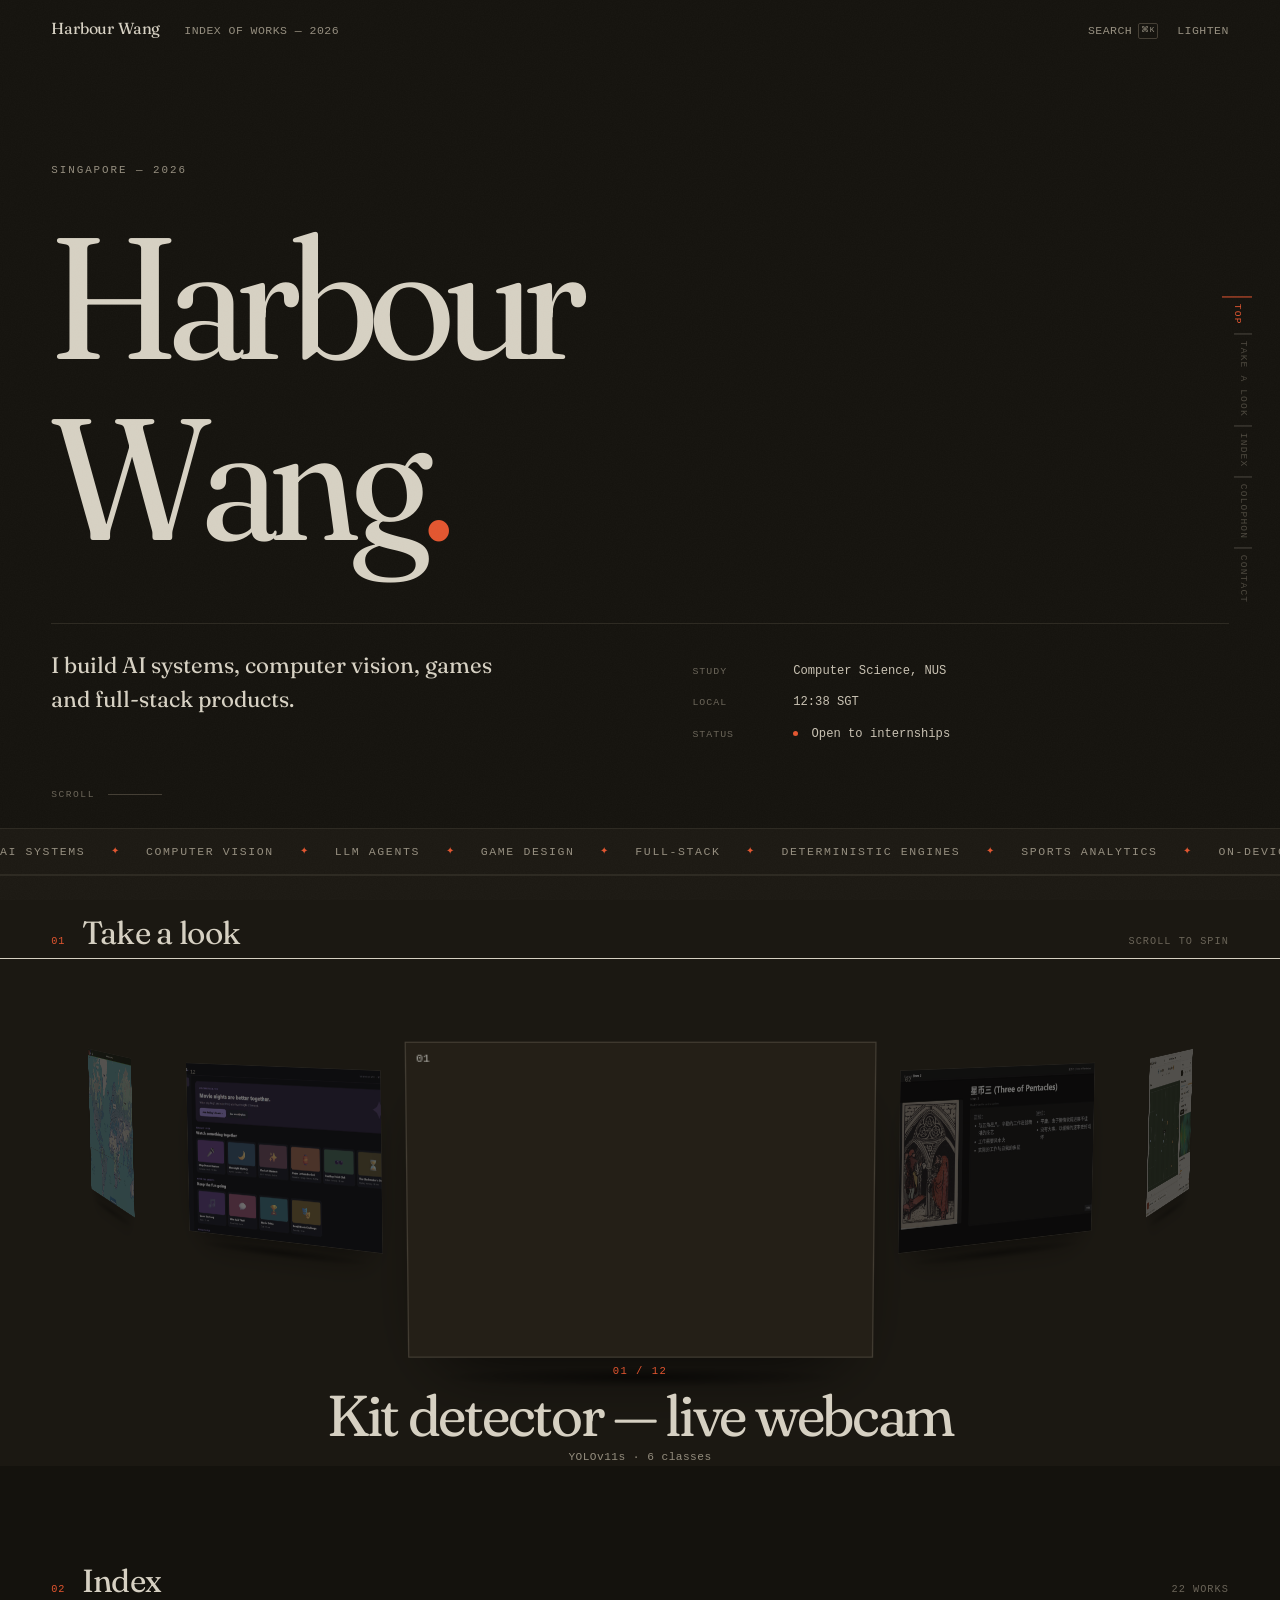
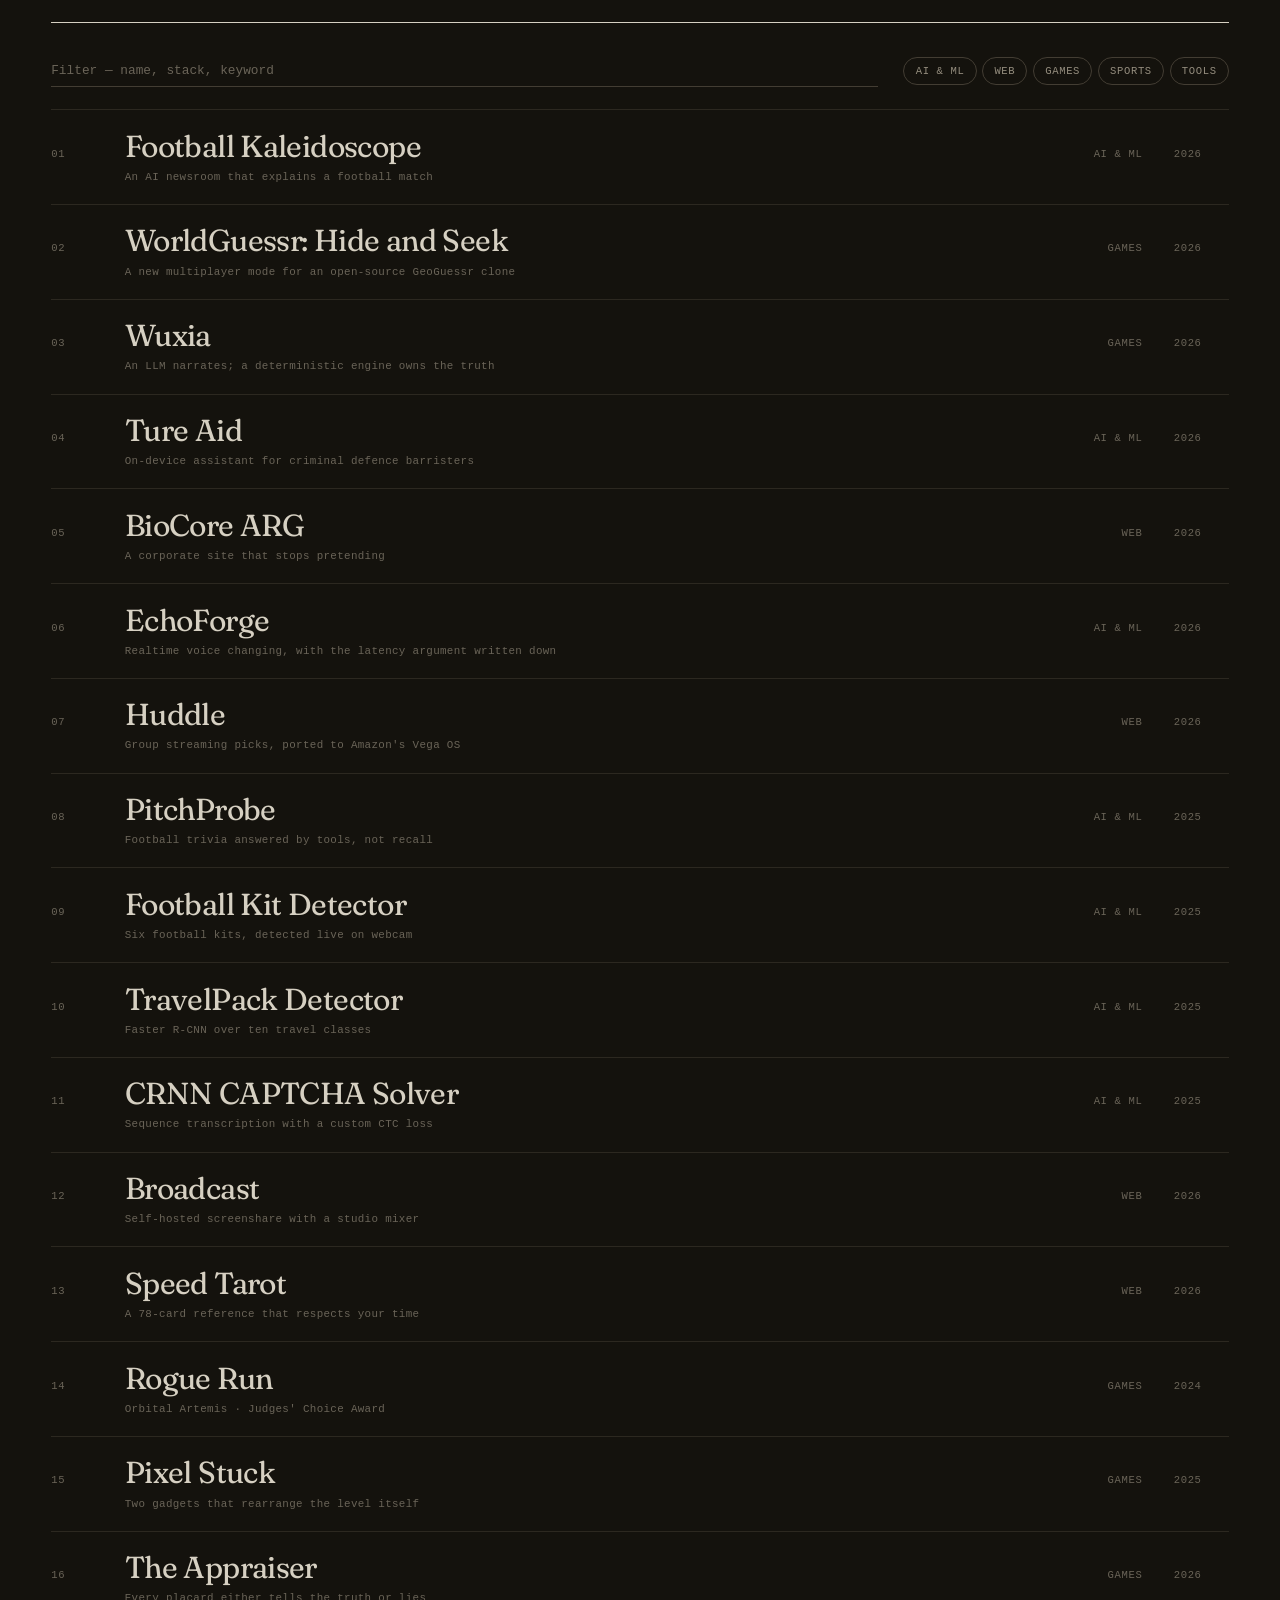
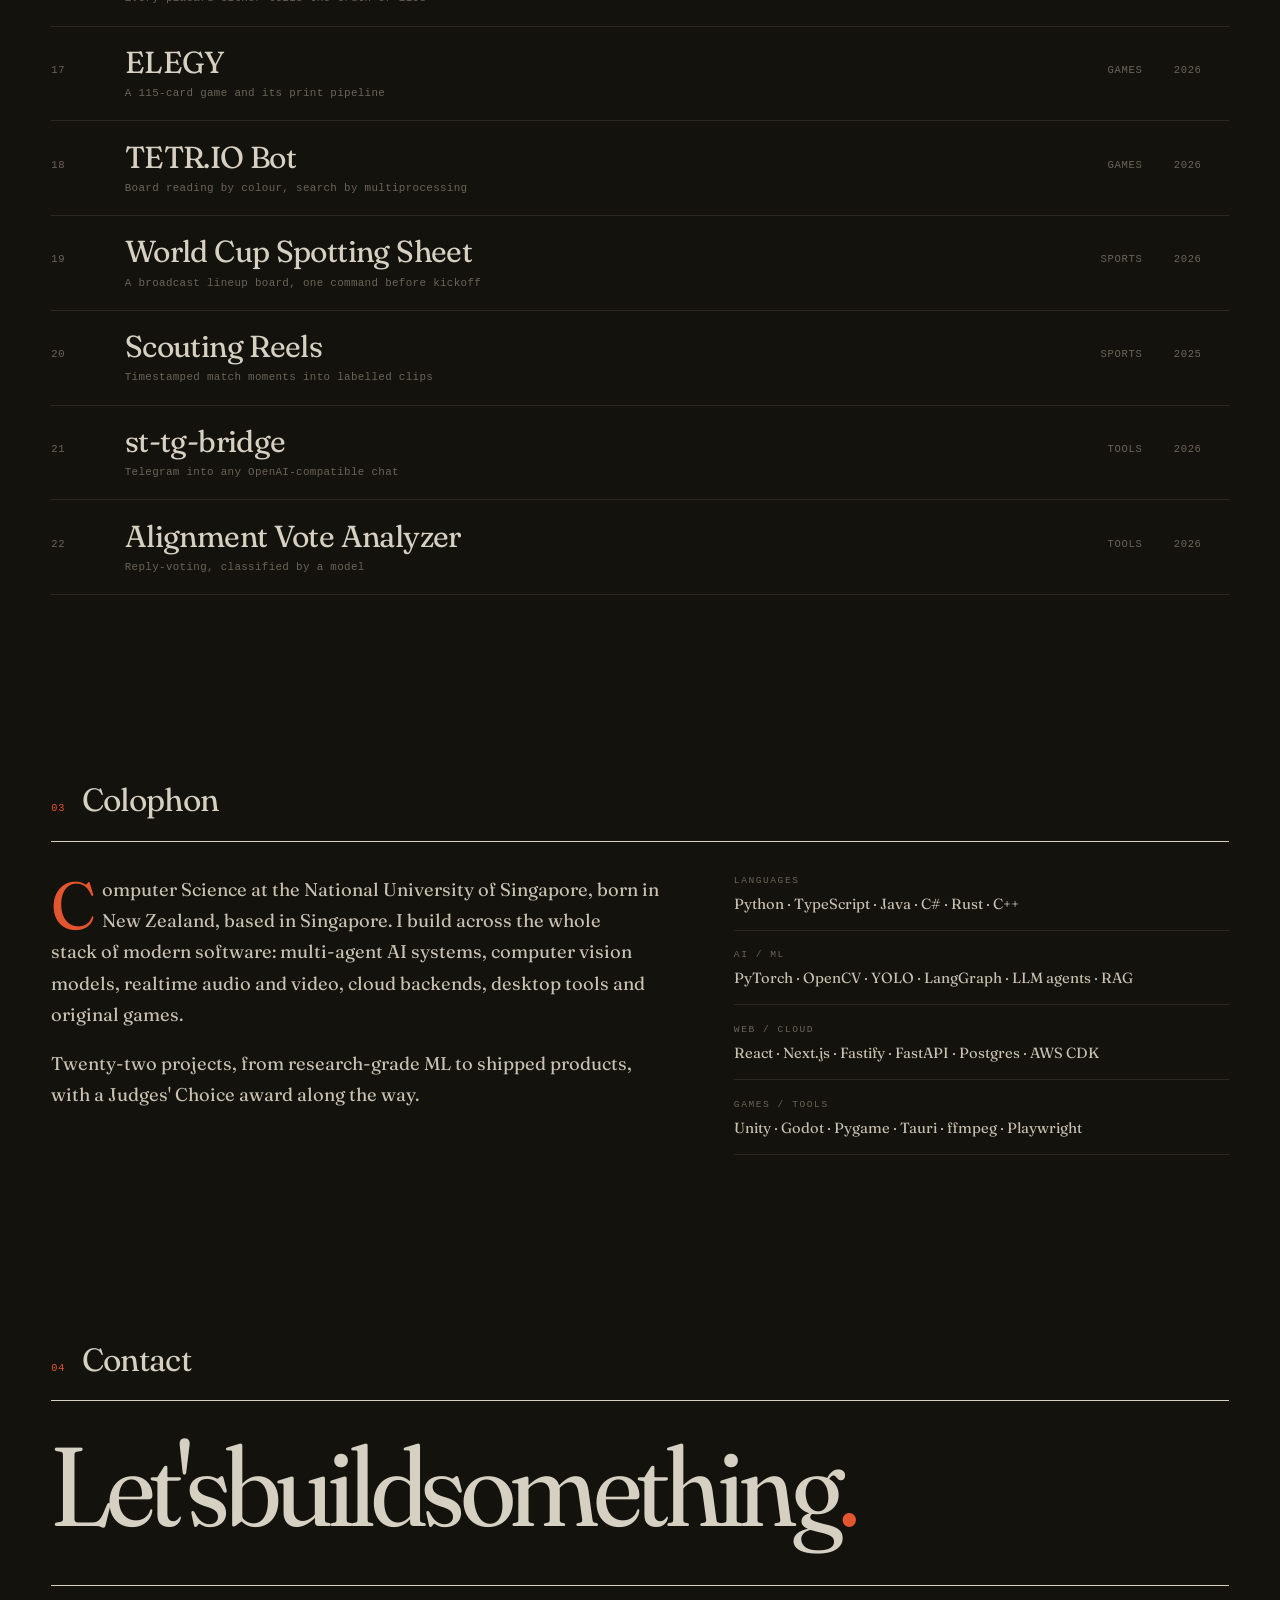
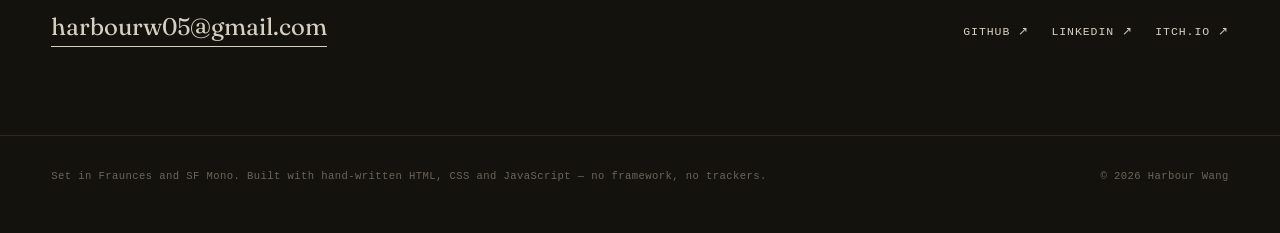
==== index.html @ ad840dc5 "wheel: re-center, hug card, keep title clearance below only Co-authored-by: Cursor <cursoragent@curs" ====
<!doctype html>
<html lang="en" data-theme="ink">
<head>
  <meta charset="utf-8">
  <meta name="viewport" content="width=device-width, initial-scale=1">
  <title>Harbour Wang — Index of Works</title>
  <meta name="description" content="Harbour Wang: AI systems, computer vision, games and full-stack products. Computer Science at the National University of Singapore.">
  <meta property="og:title" content="Harbour Wang — Index of Works">
  <meta property="og:description" content="AI systems, computer vision, games and full-stack products.">
  <meta property="og:type" content="website">
  <link rel="icon" href="assets/favicon.svg?v=2" type="image/svg+xml">
  <link rel="preconnect" href="https://fonts.googleapis.com">
  <link rel="preconnect" href="https://fonts.gstatic.com" crossorigin>
  <link href="https://fonts.googleapis.com/css2?family=Fraunces:ital,opsz,wght@0,9..144,300..700;1,9..144,300..700&display=swap" rel="stylesheet">
  <link rel="stylesheet" href="assets/css/styles.css?v=33">
  <script>document.documentElement.classList.add("js");</script>
</head>
<body class="is-loading">
  <a class="skip" href="#index">Skip to the index</a>

  <div class="grain" aria-hidden="true"></div>
  <div class="progress" aria-hidden="true"><span id="progress-bar"></span></div>

  <div class="cursor" id="cursor" aria-hidden="true">
    <div class="cursor-dot"></div>
    <div class="cursor-preview" id="cursor-preview">
      <video class="cursor-media cursor-media--video" muted loop playsinline preload="none"></video>
      <img class="cursor-media cursor-media--image" alt="">
    </div>
  </div>

  <header class="topbar">
    <a class="wordmark" href="#top">Harbour Wang</a>
    <p class="topbar-meta">Index of Works — 2026</p>
    <div class="topbar-actions">
      <button class="textbtn" id="search-open" type="button">Search <kbd>⌘K</kbd></button>
      <button class="textbtn" id="theme-toggle" type="button">Invert</button>
    </div>
  </header>

  <nav class="rail" aria-label="Section index">
    <ol id="rail-list"></ol>
  </nav>

  <main id="top">
    <section class="hero" id="hero">
      <p class="kicker" data-reveal>Singapore — <span id="hero-year">2026</span></p>

      <h1 class="hero-name">
        <span class="line"><span>Harbour</span></span>
        <span class="line"><span>Wang</span><em>.</em></span>
      </h1>

      <div class="hero-foot">
        <p class="hero-blurb" data-reveal>
          I build AI systems, computer vision, games and full-stack products.
        </p>
        <dl class="hero-facts" data-reveal>
          <div><dt>Study</dt><dd>Computer Science, NUS</dd></div>
          <div><dt>Local</dt><dd id="clock">—</dd></div>
          <div><dt>Status</dt><dd><span class="dot"></span> Open to internships</dd></div>
        </dl>
      </div>

      <p class="scroll-hint" data-reveal><span>Scroll</span><span class="scroll-line" aria-hidden="true"></span></p>
    </section>

    <div class="marquee" aria-hidden="true">
      <div class="marquee-track" id="marquee-track"></div>
    </div>

    <section class="gallery" id="gallery" aria-labelledby="gallery-title">
      <div class="section-label gallery-label">
        <span class="num">01</span>
        <h2 id="gallery-title">Take a look</h2>
        <span class="aside">Scroll to spin</span>
      </div>
      <div class="wheel-pin" id="wheel-pin">
        <div class="wheel-sticky">
          <div class="wheel-scene"><div class="wheel" id="wheel"></div></div>
          <div class="wheel-info" aria-live="polite">
            <span class="wheel-num" id="wheel-num"></span>
            <h3 class="wheel-title" id="wheel-title"></h3>
            <p class="wheel-tag" id="wheel-tag"></p>
          </div>
        </div>
      </div>
    </section>

    <section class="index" id="index" aria-labelledby="index-title">
      <div class="section-label">
        <span class="num">02</span>
        <h2 id="index-title">Index</h2>
        <span class="aside" id="index-count"></span>
      </div>

      <div class="index-controls" data-reveal>
        <input id="filter" type="search" placeholder="Filter — name, stack, keyword" autocomplete="off" spellcheck="false" aria-label="Filter works">
        <div class="cats" id="cats" role="group" aria-label="Filter by discipline"></div>
      </div>

      <ol class="rows" id="rows"></ol>
      <p class="no-results" id="no-results" hidden>No works match that. <button class="inlinebtn" type="button" id="reset">Reset</button></p>
    </section>

    <section class="about" id="about" aria-labelledby="about-title">
      <div class="section-label">
        <span class="num">03</span>
        <h2 id="about-title">Colophon</h2>
      </div>

      <div class="about-grid">
        <div class="about-body" data-reveal>
          <p>
            Computer Science at the National University of Singapore, born in New Zealand,
            based in Singapore. I build across the whole stack of modern software: multi-agent
            AI systems, computer vision models, realtime audio and video, cloud backends,
            desktop tools and original games.
          </p>
          <p>
            Twenty-two projects, from research-grade ML to shipped products, with a
            Judges' Choice award along the way.
          </p>
        </div>

        <div class="about-skills" data-reveal>
          <div><h3>Languages</h3><p>Python · TypeScript · Java · C# · Rust · C++</p></div>
          <div><h3>AI / ML</h3><p>PyTorch · OpenCV · YOLO · LangGraph · LLM agents · RAG</p></div>
          <div><h3>Web / cloud</h3><p>React · Next.js · Fastify · FastAPI · Postgres · AWS CDK</p></div>
          <div><h3>Games / tools</h3><p>Unity · Godot · Pygame · Tauri · ffmpeg · Playwright</p></div>
        </div>
      </div>
    </section>

    <section class="contact" id="contact" aria-labelledby="contact-title">
      <div class="section-label">
        <span class="num">04</span>
        <h2 id="contact-title">Contact</h2>
      </div>

      <p class="contact-big" data-reveal>Let'sbuildsomething<span class="mark">.</span></p>

      <div class="contact-row" data-reveal>
        <a class="contact-mail" href="mailto:harbourw05@gmail.com">harbourw05@gmail.com</a>
        <ul class="contact-links">
          <li><a href="https://github.com/Nano-233" target="_blank" rel="noopener noreferrer">GitHub ↗</a></li>
          <li><a href="https://www.linkedin.com/in/harbour-wang-a51743281/" target="_blank" rel="noopener noreferrer">LinkedIn ↗</a></li>
          <li><a href="https://nano-233.itch.io/" target="_blank" rel="noopener noreferrer">itch.io ↗</a></li>
        </ul>
      </div>
    </section>
  </main>

  <footer class="colophon">
    <p>Set in Fraunces and SF Mono. Built with hand-written HTML, CSS and JavaScript — no framework, no trackers.</p>
    <p>&copy; <span id="year">2026</span> Harbour Wang</p>
  </footer>

  <div class="detail" id="detail" role="dialog" aria-modal="true" aria-labelledby="detail-title" hidden>
    <div class="detail-inner">
      <div class="detail-head">
        <span class="detail-kicker" id="detail-kicker"></span>
        <button class="detail-close" id="detail-close" type="button" aria-label="Close">Close <kbd>Esc</kbd></button>
      </div>

      <h2 class="detail-title" id="detail-title"></h2>
      <p class="detail-meta" id="detail-meta"></p>
      <p class="detail-summary" id="detail-summary"></p>
      <div class="detail-media" id="detail-media"></div>
      <div class="detail-body" id="detail-body"></div>
      <div class="detail-links" id="detail-links"></div>

      <div class="detail-foot">
        <button class="textbtn" id="detail-prev" type="button">← Previous</button>
        <button class="textbtn" id="detail-next" type="button">Next →</button>
      </div>
    </div>
  </div>

  <div class="palette" id="palette" role="dialog" aria-modal="true" aria-label="Search" hidden>
    <div class="palette-box">
      <input id="palette-input" type="text" placeholder="Search works, sections, links…" autocomplete="off" spellcheck="false">
      <ul id="palette-results" role="listbox" aria-label="Results"></ul>
      <p class="palette-hint">↑↓ to move · ↵ to open · esc to close</p>
    </div>
  </div>

  <script src="assets/js/data.js?v=31"></script>
  <script src="assets/js/app.js?v=31"></script>
</body>
</html>
---- assets/css/styles.css ----
/* ==========================================================================
   Harbour Wang — Index of Works
   An exhibition catalogue, not a card grid.
   ========================================================================== */

:root {
  /* warm dark — the default. Charcoal and bone, never blue-violet. */
  --paper: #14120d;
  --paper-2: #1b1812;
  --paper-3: #241f17;
  --ink: #d6d0c2;
  --ink-2: #c8c1b2;
  --ink-3: #948d7e;
  --ink-4: #6a6458;
  --rule: #2c2820;
  --rule-strong: #433d33;
  --accent: #e2552f;
  --accent-ink: #ff6f47;
  --highlight: #2a2118;

  --serif: "Fraunces", "Iowan Old Style", "Palatino Linotype", Palatino, Georgia, serif;
  --sans: "Helvetica Neue", Helvetica, Arial, sans-serif;
  --mono: ui-monospace, "SFMono-Regular", "Cascadia Mono", Menlo, Consolas, monospace;

  --gutter: clamp(1.1rem, 4vw, 3.4rem);
  --max: 1560px;
  --ease: cubic-bezier(0.19, 1, 0.22, 1);
  --ease-io: cubic-bezier(0.65, 0, 0.35, 1);
  --ease-spring: cubic-bezier(0.34, 1.56, 0.64, 1);
}

[data-theme="paper"] {
  --paper: #e7e2d4;
  --paper-2: #ded8c8;
  --paper-3: #d3ccba;
  --ink: #17150f;
  --ink-2: #3d3a33;
  --ink-3: #6f6a5f;
  --ink-4: #938d81;
  --rule: #c6bfae;
  --rule-strong: #a39b8a;
  --accent: #b83318;
  --accent-ink: #97290f;
  --highlight: #d9d0b6;
}

*, *::before, *::after { box-sizing: border-box; }

html {
  -webkit-text-size-adjust: 100%;
  scroll-behavior: smooth;
}

body {
  margin: 0;
  min-height: 100vh;
  background: var(--paper);
  color: var(--ink);
  font-family: var(--serif);
  font-size: 17px;
  line-height: 1.55;
  -webkit-font-smoothing: antialiased;
  text-rendering: optimizeLegibility;
  overflow-x: hidden;
  transition: background-color 0.5s var(--ease), color 0.5s var(--ease);
}

body.is-loading { overflow: hidden; }

h1, h2, h3, h4 { margin: 0; font-weight: 400; }
p { margin: 0; }
ul, ol { margin: 0; padding: 0; list-style: none; }
a { color: inherit; text-decoration: none; }
img, video, svg { display: block; max-width: 100%; }
button { font: inherit; color: inherit; }
kbd {
  font-family: var(--mono);
  font-size: 0.66em;
  letter-spacing: 0.02em;
  padding: 0.15em 0.35em;
  border: 1px solid var(--rule-strong);
  border-radius: 2px;
  color: var(--ink-3);
}

::selection { background: var(--accent); color: var(--paper); }

:focus-visible {
  outline: 2px solid var(--accent);
  outline-offset: 3px;
}

.skip {
  position: fixed;
  top: -100px;
  left: 1rem;
  z-index: 500;
  padding: 0.7rem 1rem;
  background: var(--ink);
  color: var(--paper);
  font-family: var(--mono);
  font-size: 0.8rem;
  transition: top 0.2s;
}
.skip:focus { top: 1rem; }

/* ---------- paper texture ---------- */

.grain {
  position: fixed;
  inset: 0;
  z-index: 400;
  pointer-events: none;
  opacity: 0.12;
  mix-blend-mode: screen;
  background-image: url("data:image/svg+xml,%3Csvg xmlns='http://www.w3.org/2000/svg' width='180' height='180'%3E%3Cfilter id='n'%3E%3CfeTurbulence type='fractalNoise' baseFrequency='0.85' numOctaves='3' stitchTiles='stitch'/%3E%3CfeColorMatrix type='saturate' values='0'/%3E%3C/filter%3E%3Crect width='180' height='180' filter='url(%23n)' opacity='0.22'/%3E%3C/svg%3E");
}

/* ---------- scroll progress ---------- */

.progress {
  position: fixed;
  top: 0;
  left: 0;
  right: 0;
  height: 2px;
  z-index: 450;
  background: transparent;
}
.progress span {
  display: block;
  height: 100%;
  width: 0;
  background: var(--accent);
  transition: width 0.08s linear;
}

/* ---------- cursor preview ---------- */

.cursor { display: none; }

@media (hover: hover) and (pointer: fine) {
  .cursor {
    display: block;
    position: fixed;
    top: 0;
    left: 0;
    z-index: 600;
    pointer-events: none;
    transform: translate3d(-100px, -100px, 0);
    will-change: transform;
  }

  .cursor-dot {
    position: absolute;
    top: -3px;
    left: -3px;
    width: 6px;
    height: 6px;
    border-radius: 50%;
    background: var(--accent);
    transition: transform 0.25s var(--ease-spring), opacity 0.2s;
  }

  .cursor-preview {
    position: absolute;
    top: 18px;
    left: 18px;
    width: 260px;
    overflow: hidden;
    background: var(--paper-3);
    border: 1px solid var(--rule-strong);
    opacity: 0;
    transform: translateY(10px) scale(0.94);
    transform-origin: top left;
    transition: opacity 0.3s var(--ease), transform 0.4s var(--ease-spring);
    box-shadow: 0 22px 60px -22px rgba(0, 0, 0, 0.55);
  }

  .cursor-preview.is-visible {
    opacity: 1;
    transform: translateY(0) scale(1);
  }

  .cursor-media { display: none; width: 100%; height: 100%; object-fit: cover; }
  .cursor-media.is-shown { display: block; }
  .cursor-preview video.cursor-media { aspect-ratio: 16 / 10; }
  .cursor-preview img.cursor-media { aspect-ratio: 16 / 10; }

  body.cursor-active .cursor-dot { transform: scale(0.4); opacity: 0.5; }

  /* one cursor for the whole page: the dot; it swells over links and the strip */
  body.has-cursor, body.has-cursor * { cursor: none !important; }
  .cursor-dot { z-index: 1; }
  body.cursor-link .cursor-dot { transform: scale(3); opacity: 0.55; }
  body.cursor-drag .cursor-dot { transform: scale(6); opacity: 0.25; }
}

/* ---------- top bar ---------- */

.topbar {
  position: fixed;
  top: 0;
  left: 0;
  right: 0;
  z-index: 200;
  display: flex;
  align-items: baseline;
  gap: 1.5rem;
  padding: 1rem var(--gutter);
  font-family: var(--mono);
  font-size: 0.72rem;
  letter-spacing: 0.04em;
  text-transform: uppercase;
  color: var(--ink-3);
  mix-blend-mode: normal;
  transition: transform 0.5s var(--ease), background-color 0.4s;
}

.topbar.is-solid {
  background: color-mix(in srgb, var(--paper) 92%, transparent);
  backdrop-filter: blur(10px);
  border-bottom: 1px solid var(--rule);
}

.wordmark {
  font-family: var(--serif);
  font-size: 1rem;
  letter-spacing: -0.01em;
  text-transform: none;
  color: var(--ink);
}

.topbar-meta { flex: 1; }
.topbar-actions { display: flex; gap: 1.2rem; }

.textbtn {
  display: inline-flex;
  align-items: center;
  gap: 0.35rem;
  padding: 0;
  border: 0;
  background: none;
  font-family: var(--mono);
  font-size: inherit;
  letter-spacing: inherit;
  text-transform: inherit;
  color: inherit;
  cursor: pointer;
  transition: color 0.2s;
}
.textbtn:hover { color: var(--accent); }

/* ---------- side rail ---------- */

.rail {
  position: fixed;
  right: calc(var(--gutter) * 0.55);
  top: 50%;
  z-index: 150;
  transform: translateY(-50%);
}

.rail ol { display: flex; flex-direction: column; gap: 0.55rem; align-items: flex-end; }

.rail button {
  display: block;
  padding: 0;
  border: 0;
  background: none;
  font-family: var(--mono);
  font-size: 0.6rem;
  letter-spacing: 0.12em;
  text-transform: uppercase;
  color: var(--ink-4);
  cursor: pointer;
  opacity: 0.65;
  transition: color 0.25s, opacity 0.25s;
  writing-mode: vertical-rl;
  text-orientation: mixed;
}
.rail button:hover { color: var(--ink); opacity: 1; }
.rail button.is-active { color: var(--accent); opacity: 1; }

.rail .rail-tick {
  display: inline-block;
  width: 18px;
  height: 1px;
  background: currentColor;
  margin-bottom: 0.4rem;
  transition: width 0.3s var(--ease);
}
.rail button.is-active .rail-tick { width: 30px; }

@media (max-width: 1100px) { .rail { display: none; } }

/* ---------- reveal ---------- */

.js [data-reveal] {
  opacity: 0;
  transform: translateY(24px);
  transition: opacity 0.9s var(--ease), transform 0.9s var(--ease);
}
.js [data-reveal].is-in { opacity: 1; transform: none; }

/* masked line reveal for the name */
.hero-name .line {
  display: block;
  overflow: hidden;
  padding-bottom: 0.26em;
  margin-bottom: -0.16em;
}
.hero-name .line > span,
.hero-name .line > em {
  display: inline-block;
}

.js .hero-name .line > span,
.js .hero-name .line > em {
  transform: translateY(110%);
  transition: transform 1.1s var(--ease);
  transition-delay: 0.12s;
}
.js .hero-name .line:nth-child(2) > span,
.js .hero-name .line:nth-child(2) > em { transition-delay: 0.22s; }
.js .hero-name .line.is-in > span,
.js .hero-name .line.is-in > em { transform: none; }

/* ---------- hero ---------- */

main { position: relative; z-index: 1; }

.hero {
  position: relative;
  max-width: var(--max);
  margin: 0 auto;
  padding: clamp(7rem, 17vh, 12rem) var(--gutter) clamp(3rem, 7vh, 5rem);
  min-height: 92vh;
  display: flex;
  flex-direction: column;
  justify-content: center;
}

.kicker {
  font-family: var(--mono);
  font-size: 0.68rem;
  letter-spacing: 0.18em;
  text-transform: uppercase;
  color: var(--ink-3);
  margin-bottom: clamp(1.6rem, 4vh, 3rem);
}

.hero-name {
  font-size: clamp(3.6rem, 13.5vw, 12rem);
  line-height: 0.95;
  letter-spacing: -0.045em;
  font-weight: 400;
  margin-bottom: clamp(2rem, 5vh, 3.6rem);
}

.hero-name em {
  font-style: normal;
  color: var(--accent);
}

.hero-foot {
  display: grid;
  grid-template-columns: minmax(0, 1.1fr) minmax(0, 1fr);
  gap: clamp(1.6rem, 4vw, 4rem);
  align-items: start;
  padding-top: 1.6rem;
  border-top: 1px solid var(--rule);
}

.hero-blurb {
  font-size: clamp(1.05rem, 1.9vw, 1.4rem);
  line-height: 1.5;
  max-width: 34ch;
  text-wrap: pretty;
}

.hero-facts { display: grid; gap: 0.8rem; font-family: var(--mono); font-size: 0.76rem; }
.hero-facts div { display: grid; grid-template-columns: 5.5rem 1fr; gap: 0.8rem; align-items: baseline; }
.hero-facts dt { text-transform: uppercase; letter-spacing: 0.1em; color: var(--ink-4); font-size: 0.62rem; }
.hero-facts dd { margin: 0; color: var(--ink-2); }

.dot {
  display: inline-block;
  width: 5px;
  height: 5px;
  margin-right: 0.5em;
  border-radius: 50%;
  background: var(--accent);
  vertical-align: middle;
  animation: blip 2.4s var(--ease-io) infinite;
}

@keyframes blip {
  0%, 100% { opacity: 1; }
  50% { opacity: 0.25; }
}

.scroll-hint {
  position: absolute;
  left: var(--gutter);
  bottom: 1.6rem;
  display: flex;
  align-items: center;
  gap: 0.8rem;
  font-family: var(--mono);
  font-size: 0.6rem;
  letter-spacing: 0.16em;
  text-transform: uppercase;
  color: var(--ink-4);
}

.scroll-line {
  display: block;
  width: 54px;
  height: 1px;
  background: var(--rule-strong);
  position: relative;
  overflow: hidden;
}
.scroll-line::after {
  content: "";
  position: absolute;
  inset: 0;
  background: var(--accent);
  transform: translateX(-100%);
  animation: sweep 2.6s var(--ease-io) infinite;
}
@keyframes sweep {
  0% { transform: translateX(-100%); }
  55%, 100% { transform: translateX(100%); }
}

/* ---------- marquee ---------- */

.marquee {
  overflow: hidden;
  border-top: 1px solid var(--rule);
  border-bottom: 1px solid var(--rule);
  padding: 0.85rem 0;
  background: var(--paper-2);
}

.marquee-track {
  display: flex;
  gap: 0;
  width: max-content;
  will-change: transform;
}

.marquee-item {
  display: inline-flex;
  align-items: center;
  gap: 1.6rem;
  padding-right: 1.6rem;
  font-family: var(--mono);
  font-size: 0.72rem;
  letter-spacing: 0.14em;
  text-transform: uppercase;
  color: var(--ink-3);
  white-space: nowrap;
}

.marquee-item::after {
  content: "✦";
  color: var(--accent);
  font-size: 0.62rem;
}

/* ---------- section label ---------- */

.section-label {
  display: flex;
  align-items: baseline;
  gap: 1rem;
  padding-bottom: 1rem;
  border-bottom: 1px solid var(--ink);
  margin-bottom: 2rem;
}

.section-label .num {
  font-family: var(--mono);
  font-size: 0.64rem;
  letter-spacing: 0.1em;
  color: var(--accent);
}

.section-label h2 {
  font-size: clamp(1.4rem, 3vw, 2rem);
  letter-spacing: -0.02em;
}

.section-label .aside {
  margin-left: auto;
  font-family: var(--mono);
  font-size: 0.64rem;
  letter-spacing: 0.1em;
  text-transform: uppercase;
  color: var(--ink-4);
}

/* ---------- index ---------- */

.index, .about, .contact {
  max-width: var(--max);
  margin: 0 auto;
  padding: clamp(4rem, 10vh, 8rem) var(--gutter);
}

.index { scroll-margin-top: 3rem; }

.index-controls {
  display: flex;
  flex-wrap: wrap;
  gap: 1rem 1.6rem;
  align-items: center;
  margin-bottom: 1.4rem;
}

#filter {
  flex: 1 1 240px;
  min-width: 0;
  padding: 0.5rem 0;
  border: 0;
  border-bottom: 1px solid var(--rule-strong);
  background: transparent;
  color: var(--ink);
  font-family: var(--mono);
  font-size: 0.8rem;
  outline: none;
  transition: border-color 0.25s;
}
#filter::placeholder { color: var(--ink-4); }
#filter:focus { border-bottom-color: var(--accent); }
#filter::-webkit-search-cancel-button { display: none; }

.cats { display: flex; flex-wrap: wrap; gap: 0.35rem; }

.cats button {
  padding: 0.3rem 0.7rem;
  border: 1px solid var(--rule-strong);
  border-radius: 999px;
  background: transparent;
  font-family: var(--mono);
  font-size: 0.66rem;
  letter-spacing: 0.06em;
  text-transform: uppercase;
  color: var(--ink-3);
  cursor: pointer;
  transition: color 0.2s, background-color 0.2s, border-color 0.2s;
}
.cats button:hover { color: var(--ink); border-color: var(--ink-3); }
.cats button.is-on {
  background: var(--ink);
  border-color: var(--ink);
  color: var(--paper);
}

/* ---------- rows: the anti-card list ---------- */

.rows {
  border-top: 1px solid var(--rule);
}

.row {
  position: relative;
  display: grid;
  grid-template-columns: 3.4rem minmax(0, 1fr) auto;
  align-items: baseline;
  gap: 0 1.2rem;
  padding: 1.15rem 0;
  border-bottom: 1px solid var(--rule);
  cursor: pointer;
  transition: color 0.3s var(--ease);
}

.row::before {
  content: "";
  position: absolute;
  left: calc(var(--gutter) * -1);
  right: calc(var(--gutter) * -1);
  top: 0;
  bottom: 0;
  background: var(--paper-3);
  transform: scaleY(0);
  transform-origin: bottom;
  transition: transform 0.45s var(--ease);
  z-index: 0;
}

.row > * { position: relative; z-index: 1; }

.row-num {
  font-family: var(--mono);
  font-size: 0.66rem;
  letter-spacing: 0.08em;
  color: var(--ink-4);
  transition: color 0.3s;
}

.row-main { min-width: 0; }

.row-title {
  display: inline-block;
  font-size: clamp(1.25rem, 2.6vw, 1.9rem);
  line-height: 1.15;
  letter-spacing: -0.02em;
  transition: transform 0.5s var(--ease), color 0.3s;
}

.row-sub {
  display: block;
  margin-top: 0.3rem;
  font-family: var(--mono);
  font-size: 0.68rem;
  letter-spacing: 0.03em;
  color: var(--ink-4);
  transition: color 0.3s;
}

.row-side {
  display: flex;
  align-items: baseline;
  gap: 1.1rem;
  font-family: var(--mono);
  font-size: 0.66rem;
  letter-spacing: 0.06em;
  text-transform: uppercase;
  color: var(--ink-4);
  transition: color 0.3s;
}

.row-cat { min-width: 7.5rem; text-align: right; }
.row-year { min-width: 2.6rem; text-align: right; }

.row-arrow {
  display: inline-block;
  opacity: 0;
  transform: translateX(-6px);
  transition: opacity 0.3s, transform 0.3s var(--ease);
  color: var(--accent);
}

@media (hover: hover) {
  .row.is-hot::before { transform: scaleY(1); }
  .row.is-hot .row-title { color: var(--accent-ink); }
  .row.is-hot .row-title { transform: translateX(0.45rem); }
  .row.is-hot .row-arrow { opacity: 1; transform: none; }
}

.row:focus-visible {
  outline: 2px solid var(--accent);
  outline-offset: -2px;
}

.row mark {
  background: var(--highlight);
  color: inherit;
  padding: 0 0.08em;
}


.no-results {
  padding: 2.4rem 0;
  font-family: var(--mono);
  font-size: 0.8rem;
  color: var(--ink-3);
}

.inlinebtn {
  border: 0;
  background: none;
  padding: 0;
  color: var(--accent);
  font-family: inherit;
  font-size: inherit;
  text-decoration: underline;
  cursor: pointer;
}

/* ---------- gallery ---------- */

.gallery {
  position: relative;
  border-top: 1px solid var(--rule);
  background: var(--paper-2);
  transition: background-color 0.5s var(--ease);
}

.gallery-label {
  max-width: var(--max);
  margin: 0 auto 2rem;
  padding: 0 var(--gutter);
  width: 100%;
}

.gallery { padding: clamp(4rem, 9vh, 7rem) 0; }

.gallery-viewport {
  overflow-x: auto;
  overflow-y: hidden;
  overscroll-behavior-x: contain; /* vertical wheel is never captured: page scrolls normally */
  scrollbar-width: none;
  padding-bottom: 3.5rem;
}
.gallery-viewport::-webkit-scrollbar { display: none; }
.gallery-viewport.is-drag { cursor: grabbing; user-select: none; }

.gallery-track {
  display: flex;
  align-items: flex-start;
  gap: clamp(1rem, 2.4vw, 2.2rem);
  padding: 0 var(--gutter);
  width: max-content;
}

/* staggered plates, like prints pinned unevenly on a wall */
.plate:nth-child(even) { margin-top: 3.2rem; }
.plate:nth-child(3n) .plate-frame { transform: rotate(-0.6deg); }
.plate-frame { transition: transform 0.6s var(--ease); }
.plate:hover .plate-frame { transform: rotate(0); }

.gallery-foot {
  display: flex;
  align-items: center;
  gap: 2rem;
  max-width: var(--max);
  margin: 0 auto;
  padding: 0 var(--gutter);
}
.gallery-scrollbar { position: relative; flex: 1; height: 1px; background: var(--rule-strong); }
.gallery-scrollbar span { position: absolute; top: -1px; height: 3px; background: var(--accent); }
.gallery-arrows { display: flex; gap: 1.2rem; font-size: 0.9rem; }

.plate {
  flex: 0 0 auto;
  width: clamp(260px, 42vw, 560px);
}

.plate-frame {
  position: relative;
  overflow: hidden;
  background: var(--paper-3);
  border: 1px solid var(--rule-strong);
}

.plate-frame img,
.plate-frame video {
  width: 100%;
  aspect-ratio: 16 / 10;
  object-fit: cover;
  transition: transform 0.9s var(--ease), filter 0.6s;
}

.plate:hover .plate-frame img,
.plate:hover .plate-frame video { transform: scale(1.04); }

.plate-cap {
  display: flex;
  justify-content: space-between;
  gap: 1rem;
  margin-top: 0.7rem;
  font-family: var(--mono);
  font-size: 0.64rem;
  letter-spacing: 0.06em;
  text-transform: uppercase;
  color: var(--ink-4);
}

.plate-cap strong { font-weight: 400; color: var(--ink-2); }

.plate.is-fallback .plate-frame {
  display: grid;
  place-items: center;
  background:
    repeating-linear-gradient(135deg, transparent, transparent 7px, var(--rule) 7px, var(--rule) 8px);
}
.plate.is-fallback .plate-frame::after {
  content: attr(data-label);
  font-family: var(--mono);
  font-size: 0.66rem;
  letter-spacing: 0.14em;
  text-transform: uppercase;
  color: var(--ink-3);
  background: var(--paper-3);
  padding: 0.4rem 0.8rem;
  border: 1px solid var(--rule-strong);
}

/* ---------- about ---------- */

.about-grid {
  display: grid;
  grid-template-columns: minmax(0, 1.25fr) minmax(0, 1fr);
  gap: clamp(2rem, 5vw, 5rem);
  align-items: start;
}

.about-body p {
  font-size: clamp(1rem, 1.5vw, 1.15rem);
  line-height: 1.7;
  color: var(--ink-2);
  max-width: 56ch;
  text-wrap: pretty;
}
.about-body p + p { margin-top: 1.1rem; }

.about-body p:first-child::first-letter {
  float: left;
  font-size: 3.6em;
  line-height: 0.82;
  padding: 0.06em 0.1em 0 0;
  color: var(--accent);
}

.about-skills { display: grid; gap: 1.1rem; }

.about-skills h3 {
  font-family: var(--mono);
  font-size: 0.6rem;
  letter-spacing: 0.16em;
  text-transform: uppercase;
  color: var(--ink-4);
  margin-bottom: 0.25rem;
}

.about-skills p {
  font-size: 0.92rem;
  color: var(--ink-2);
  padding-bottom: 0.9rem;
  border-bottom: 1px solid var(--rule);
}

/* ---------- contact ---------- */

.contact-big {
  font-size: clamp(2.4rem, 9vw, 7rem);
  line-height: 0.95;
  letter-spacing: -0.04em;
  margin: clamp(1rem, 3vh, 2rem) 0 clamp(2rem, 5vh, 3.4rem);
}
.contact-big .mark { color: var(--accent); }

.contact-row {
  display: flex;
  flex-wrap: wrap;
  gap: 1.2rem 2.4rem;
  align-items: baseline;
  justify-content: space-between;
  padding-top: 1.4rem;
  border-top: 1px solid var(--ink);
}

.contact-mail {
  font-size: clamp(1rem, 2.2vw, 1.5rem);
  position: relative;
}
.contact-mail::after {
  content: "";
  position: absolute;
  left: 0;
  bottom: -2px;
  width: 100%;
  height: 1px;
  background: currentColor;
  transform: scaleX(1);
  transform-origin: right;
  transition: transform 0.4s var(--ease);
}
.contact-mail:hover::after { transform: scaleX(0); }

.contact-links { display: flex; flex-wrap: wrap; gap: 1.4rem; font-family: var(--mono); font-size: 0.72rem; text-transform: uppercase; letter-spacing: 0.08em; }
.contact-links a { transition: color 0.2s; }
.contact-links a:hover { color: var(--accent); }

/* ---------- colophon ---------- */

.colophon {
  display: flex;
  flex-wrap: wrap;
  gap: 0.5rem 2rem;
  justify-content: space-between;
  max-width: var(--max);
  margin: 0 auto;
  padding: 2rem var(--gutter) 3rem;
  border-top: 1px solid var(--rule);
  font-family: var(--mono);
  font-size: 0.66rem;
  letter-spacing: 0.04em;
  color: var(--ink-4);
}

/* ---------- detail overlay ---------- */

.detail {
  position: fixed;
  inset: 0;
  z-index: 350;
  display: grid;
  place-items: center;
  padding: clamp(1rem, 4vw, 3rem);
  background: rgba(8, 7, 5, 0.72);
  backdrop-filter: blur(6px);
  animation: fade 0.3s var(--ease) both;
}
.detail[hidden] { display: none; }

@keyframes fade { from { opacity: 0; } to { opacity: 1; } }

.detail-inner {
  width: min(920px, 100%);
  max-height: min(88vh, 900px);
  overflow-y: auto;
  overscroll-behavior: contain;
  padding: clamp(1.4rem, 4vw, 3rem);
  background: var(--paper);
  border: 1px solid var(--ink);
  box-shadow: 0 40px 100px -30px rgba(0, 0, 0, 0.6);
  animation: rise 0.45s var(--ease) both;
  scrollbar-width: thin;
}

@keyframes rise {
  from { opacity: 0; transform: translateY(28px) scale(0.985); }
  to { opacity: 1; transform: none; }
}

.detail-head {
  display: flex;
  align-items: center;
  justify-content: space-between;
  gap: 1rem;
  padding-bottom: 0.8rem;
  border-bottom: 1px solid var(--rule);
  margin-bottom: 1.4rem;
}

.detail-kicker {
  font-family: var(--mono);
  font-size: 0.64rem;
  letter-spacing: 0.14em;
  text-transform: uppercase;
  color: var(--accent);
}

.detail-close {
  display: inline-flex;
  align-items: center;
  gap: 0.4rem;
  border: 0;
  background: none;
  font-family: var(--mono);
  font-size: 0.66rem;
  letter-spacing: 0.08em;
  text-transform: uppercase;
  color: var(--ink-3);
  cursor: pointer;
}
.detail-close:hover { color: var(--accent); }

.detail-title {
  font-size: clamp(1.9rem, 5vw, 3.2rem);
  line-height: 1.02;
  letter-spacing: -0.035em;
  margin-bottom: 0.6rem;
}

.detail-meta {
  font-family: var(--mono);
  font-size: 0.68rem;
  letter-spacing: 0.05em;
  text-transform: uppercase;
  color: var(--ink-4);
  margin-bottom: 1.4rem;
}

.detail-summary {
  font-size: clamp(1.05rem, 1.9vw, 1.3rem);
  line-height: 1.55;
  max-width: 46ch;
  margin-bottom: 1.4rem;
  text-wrap: pretty;
}

.detail-media:empty { display: none; }
.detail-media {
  margin-bottom: 1.6rem;
  border: 1px solid var(--rule-strong);
  overflow: hidden;
  background: var(--paper-3);
}
.detail-media img,
.detail-media video { width: 100%; display: block; }

.detail-body p {
  font-size: 0.98rem;
  line-height: 1.72;
  color: var(--ink-2);
  max-width: 62ch;
  text-wrap: pretty;
}

.detail-links {
  display: flex;
  flex-wrap: wrap;
  gap: 0.6rem;
  margin-top: 1.6rem;
  padding-top: 1.2rem;
  border-top: 1px solid var(--rule);
}

.detail-links a {
  display: inline-flex;
  align-items: center;
  gap: 0.35rem;
  padding: 0.42rem 0.9rem;
  border: 1px solid var(--ink);
  font-family: var(--mono);
  font-size: 0.68rem;
  letter-spacing: 0.06em;
  text-transform: uppercase;
  transition: background-color 0.2s, color 0.2s;
}
.detail-links a:hover { background: var(--ink); color: var(--paper); }

.detail-links .note {
  font-family: var(--mono);
  font-size: 0.68rem;
  letter-spacing: 0.04em;
  color: var(--ink-4);
  padding: 0.42rem 0;
}

.detail-foot {
  display: flex;
  justify-content: space-between;
  gap: 1rem;
  margin-top: 1.8rem;
  padding-top: 1rem;
  border-top: 1px solid var(--rule);
}

/* ---------- palette ---------- */

.palette {
  position: fixed;
  inset: 0;
  z-index: 360;
  display: flex;
  justify-content: center;
  padding: 12vh 1rem 1rem;
  background: rgba(8, 7, 5, 0.65);
  backdrop-filter: blur(5px);
  animation: fade 0.2s var(--ease) both;
}
.palette[hidden] { display: none; }

.palette-box {
  width: min(620px, 100%);
  max-height: 62vh;
  display: flex;
  flex-direction: column;
  background: var(--paper);
  border: 1px solid var(--ink);
  box-shadow: 0 40px 100px -30px rgba(0, 0, 0, 0.6);
  animation: rise 0.35s var(--ease) both;
}

#palette-input {
  padding: 1rem 1.2rem;
  border: 0;
  border-bottom: 1px solid var(--rule);
  background: transparent;
  color: var(--ink);
  font-family: var(--serif);
  font-size: 1.15rem;
  outline: none;
}
#palette-input::placeholder { color: var(--ink-4); }

#palette-results { flex: 1; overflow-y: auto; padding: 0.4rem; scrollbar-width: thin; }

.pal-item {
  display: flex;
  align-items: baseline;
  gap: 0.8rem;
  padding: 0.55rem 0.75rem;
  cursor: pointer;
}
.pal-item[aria-selected="true"] { background: var(--ink); color: var(--paper); }
.pal-item[aria-selected="true"] .pal-kind { color: color-mix(in srgb, var(--paper) 60%, transparent); }

.pal-title { flex: 1; font-size: 0.95rem; }
.pal-kind {
  font-family: var(--mono);
  font-size: 0.58rem;
  letter-spacing: 0.1em;
  text-transform: uppercase;
  color: var(--ink-4);
}

.palette-hint {
  padding: 0.6rem 1.2rem;
  border-top: 1px solid var(--rule);
  font-family: var(--mono);
  font-size: 0.6rem;
  letter-spacing: 0.06em;
  color: var(--ink-4);
}

.pal-empty { padding: 1.6rem 1rem; text-align: center; font-family: var(--mono); font-size: 0.76rem; color: var(--ink-4); }

/* ---------- responsive ---------- */

@media (max-width: 860px) {
  .hero-foot { grid-template-columns: 1fr; gap: 1.6rem; }
  .about-grid { grid-template-columns: 1fr; }
  .topbar-meta { display: none; }
}

@media (max-width: 640px) {
  body { font-size: 16px; }
  .row { grid-template-columns: 2.4rem minmax(0, 1fr); row-gap: 0.4rem; }
  .row-side { grid-column: 2; justify-content: flex-start; gap: 0.8rem; }
  .row-cat { min-width: 0; text-align: left; }
  .row-year { min-width: 0; }
  .row-arrow { display: none; }
  .hero { min-height: 78vh; }
  .scroll-hint { display: none; }
  .plate { width: 78vw; }
  .detail-inner { max-height: 92vh; }
  .colophon { flex-direction: column; }
}

@media (prefers-reduced-motion: reduce) {
  html { scroll-behavior: auto; }
  *, *::before, *::after {
    animation-duration: 0.001ms !important;
    animation-iteration-count: 1 !important;
    transition-duration: 0.001ms !important;
  }
  .js [data-reveal] { opacity: 1; transform: none; }
  .hero-name .line > span,
  .hero-name .line > em { transform: none; }
  .cursor { display: none !important; }
}

/* ---------- flair ---------- */
.hero-name .ltr { display: inline-block; transition: transform 0.45s var(--ease); }
.hero-name.is-settled .line { overflow: visible; }
.plate { transform: skewX(var(--skew, 0deg)); transform-origin: 50% 100%; }
.row-title { min-width: 0; font-variant-ligatures: none; }
/* ---------- 3D wheel ---------- */
.wheel-pin { position: relative; margin: 1.5rem 0 0 calc(50% - 50vw); width: 100vw; }
.wheel-pin[hidden] { display: none; }
.wheel-sticky { position: sticky; top: 0; height: 100vh; overflow: hidden; display: flex; flex-direction: column; justify-content: center; }
.wheel-scene { perspective: 1500px; perspective-origin: 50% 40%; height: 58vh; display: grid; place-items: center; }
.wheel { position: relative; width: var(--cw, 300px); height: calc(var(--cw, 300px) * 0.68); transform-style: preserve-3d; will-change: transform; }
.card { position: absolute; inset: 0; padding: 0; border: 0; background: none; cursor: pointer; transform-style: preserve-3d; backface-visibility: hidden; transition: filter 0.4s; filter: brightness(0.55) saturate(0.7); }
.card.is-active { filter: none; }
.card-frame { position: absolute; inset: 0; overflow: hidden; background: var(--paper-3); border: 1px solid var(--rule-strong); box-shadow: 0 30px 60px -30px rgba(0,0,0,0.8); }
.card-frame img, .card-frame video { width: 100%; height: 100%; object-fit: cover; position: absolute; inset: 0; }
.card-empty { position: absolute; inset: 0; display: grid; place-items: center; padding: 1rem; text-align: center; font-size: 1.5rem; letter-spacing: -0.03em; color: var(--ink-3);
  background: repeating-linear-gradient(135deg, transparent, transparent 9px, var(--rule) 9px, var(--rule) 10px); }
.card-num { position: absolute; left: 0.6rem; top: 0.5rem; font-family: var(--mono); font-size: 0.6rem; color: var(--ink); mix-blend-mode: difference; }
.card::after { /* floor reflection hint */ content: ""; position: absolute; left: 6%; right: 6%; bottom: -26px; height: 18px; background: radial-gradient(ellipse at center, rgba(0,0,0,0.55), transparent 70%); }
.wheel-info { text-align: center; padding: 0 var(--gutter); margin-top: 1.2rem; }
.wheel-num { font-family: var(--mono); font-size: 0.66rem; letter-spacing: 0.14em; color: var(--accent); }
.wheel-title { font-size: clamp(2rem, 6vw, 4.6rem); line-height: 1; letter-spacing: -0.04em; margin: 0.3rem 0; }
.wheel-tag { font-family: var(--mono); font-size: 0.7rem; letter-spacing: 0.04em; color: var(--ink-3); margin-bottom: 0.8rem; }
.wheel-hint { position: absolute; left: var(--gutter); bottom: 1.4rem; font-family: var(--mono); font-size: 0.6rem; letter-spacing: 0.16em; text-transform: uppercase; color: var(--ink-4); }
@media (max-width: 640px) { .wheel-scene { height: 46vh; } }.hero-name { transform-origin: left top; will-change: transform, opacity; }

/* wheel inside "Take a look": tighter, bigger front card */
.gallery { padding: clamp(3rem, 6vh, 4.5rem) 0 0; }
.wheel-pin { margin-top: 0; }
.wheel-scene { height: 68vh; perspective: 1700px; }
.wheel-info { margin-top: 0.4rem; }
.wheel-title { font-size: clamp(1.8rem, 4.6vw, 3.6rem); }
.wheel-tag { margin-bottom: 0; }
@media (max-width: 640px) { .wheel-scene { height: 54vh; } }.wheel-scene { height: 62vh; } .wheel-info { margin-top: 1.6rem; }
.wheel-scene { height: 66vh; }
.gallery { padding-top: 3.5rem; }
.gallery-label { margin-bottom: 0; }
.wheel-sticky { padding-top: 3rem; }
.wheel-scene { flex: 1; height: auto; min-height: 0; perspective: 1500px; }
.wheel-info { padding-bottom: 1.2rem; margin-top: 0; }
.wheel-scene { margin-top: -14vh; }
.wheel-scene { margin-top: 0; transform: translateY(-10vh); }
/* final wheel layout: content starts under the header, no centering gap */
.wheel-sticky { justify-content: flex-start; padding-top: 4.5rem; }
.wheel-scene { flex: none; height: 60vh; transform: none; margin: 0; }
/* sticky box hugs its content; scene scales with the card so nothing overlaps the title */
.wheel-sticky { height: auto; top: 3.5rem; padding-top: 0; justify-content: flex-start; }
.wheel-scene { height: calc(var(--cw, 300px) * 1.02); }
.wheel-info { margin-top: 1.2rem; padding-bottom: 0; }
/* hug the wheel: room only for the front card's enlargement, text pushed clear below it */
.wheel-sticky { padding-top: calc(var(--cw, 300px) * 0.08); }
.wheel-scene { height: calc(var(--cw, 300px) * 0.8); }
.wheel-info { margin-top: calc(var(--cw, 300px) * 0.16); }
.wheel-sticky { position: static; }
.gallery { padding-top: 2rem; }
.wheel-sticky { padding-top: 0; overflow: visible; }
.wheel-scene { margin-top: calc(var(--cw, 300px) * -0.1); }
/* 3D pop on hover: row lifts toward the viewer, panel gets depth, neighbours recede */
@media (hover: hover) {
  .row { transition: color 0.3s var(--ease), transform 0.4s var(--ease), opacity 0.3s; }
  .row::before { box-shadow: 0 24px 40px -18px rgba(0,0,0,0.9), 0 0 0 1px var(--rule-strong); }
  .row.is-hot { transform: perspective(900px) translateZ(34px) rotateX(2.5deg); z-index: 2; }
  .rows.has-hot .row:not(.is-hot) { opacity: 0.42; transform: perspective(900px) translateZ(-14px); }
}
.wheel-scene { margin-top: calc(var(--cw, 300px) * -0.18); }
.wheel-info { margin-top: calc(var(--cw, 300px) * 0.3); }
@media (hover: hover) {
  .row.is-hot { transform: perspective(700px) translateZ(80px) rotateX(4deg) scale(1.02); }
  .rows.has-hot .row:not(.is-hot) { opacity: 1; transform: perspective(700px) translateZ(-24px); }
  .row::before { box-shadow: 0 40px 60px -20px rgba(0,0,0,0.95), 0 0 0 1px var(--rule-strong); }
  .cursor-preview { width: 460px; }
}
@media (hover: hover) { .row.is-hot { transform: perspective(700px) translateZ(80px) scale(1.02); } }
@media (hover: hover) { .cursor-preview { width: 580px; } }
.rows.has-hot .row:not(.is-hot) { transform: none; opacity: 1; }

/* wheel centered, narrower than the viewport so left/right gutters still scroll the page */
.wheel-pin {
  margin: 0 auto;
  width: min(100%, 56rem);
  max-width: 100%;
  padding: 0 var(--gutter);
  box-sizing: border-box;
}
.wheel-scene { overflow: hidden; }
.contact-big { white-space: nowrap; }
body { font-optical-sizing: auto; }
.hero-name, .wheel-title, .contact-big, .row-title, .detail-title {
  font-family: "Fraunces", var(--serif);
  font-variation-settings: "SOFT" 50, "WONK" 1;
}


/* final wheel layout: same width as the Take a look header, sides visible, title snug */
.wheel-pin {
  margin: 0 auto;
  width: 100%;
  max-width: var(--max);
  padding: 0 var(--gutter);
  box-sizing: border-box;
}
.wheel-sticky { padding-top: 0; overflow: visible; }
.wheel-scene {
  overflow: visible;
  height: calc(var(--cw, 300px) * 0.72);
  margin-top: 0;
  transform: none;
}
.wheel-info { margin-top: 0.6rem; padding-bottom: 0; }

/* room for the enlarged front card so it can't cover the title */
.wheel-scene {
  overflow: visible;
  height: calc(var(--cw, 300px) * 1.12);
  margin-top: 0;
  transform: none;
}
.wheel-info {
  position: relative;
  z-index: 2;
  margin-top: calc(var(--cw, 300px) * 0.12);
}

/* keep the tall scene for title clearance, but park the wheel at the top so the gap isn't above it */
.wheel-scene {
  align-items: start;
  justify-items: center;
  place-items: unset;
}

/* restore centered wheel; hug the card height; keep clearance only under the cards for the title */
.wheel-scene {
  display: grid;
  place-items: center;
  align-items: center;
  justify-items: center;
  overflow: visible;
  height: calc(var(--cw, 300px) * 0.78);
  margin-top: 0;
  transform: none;
}
.wheel-info {
  position: relative;
  z-index: 2;
  margin-top: calc(var(--cw, 300px) * 0.22);
  padding-bottom: 0;
}
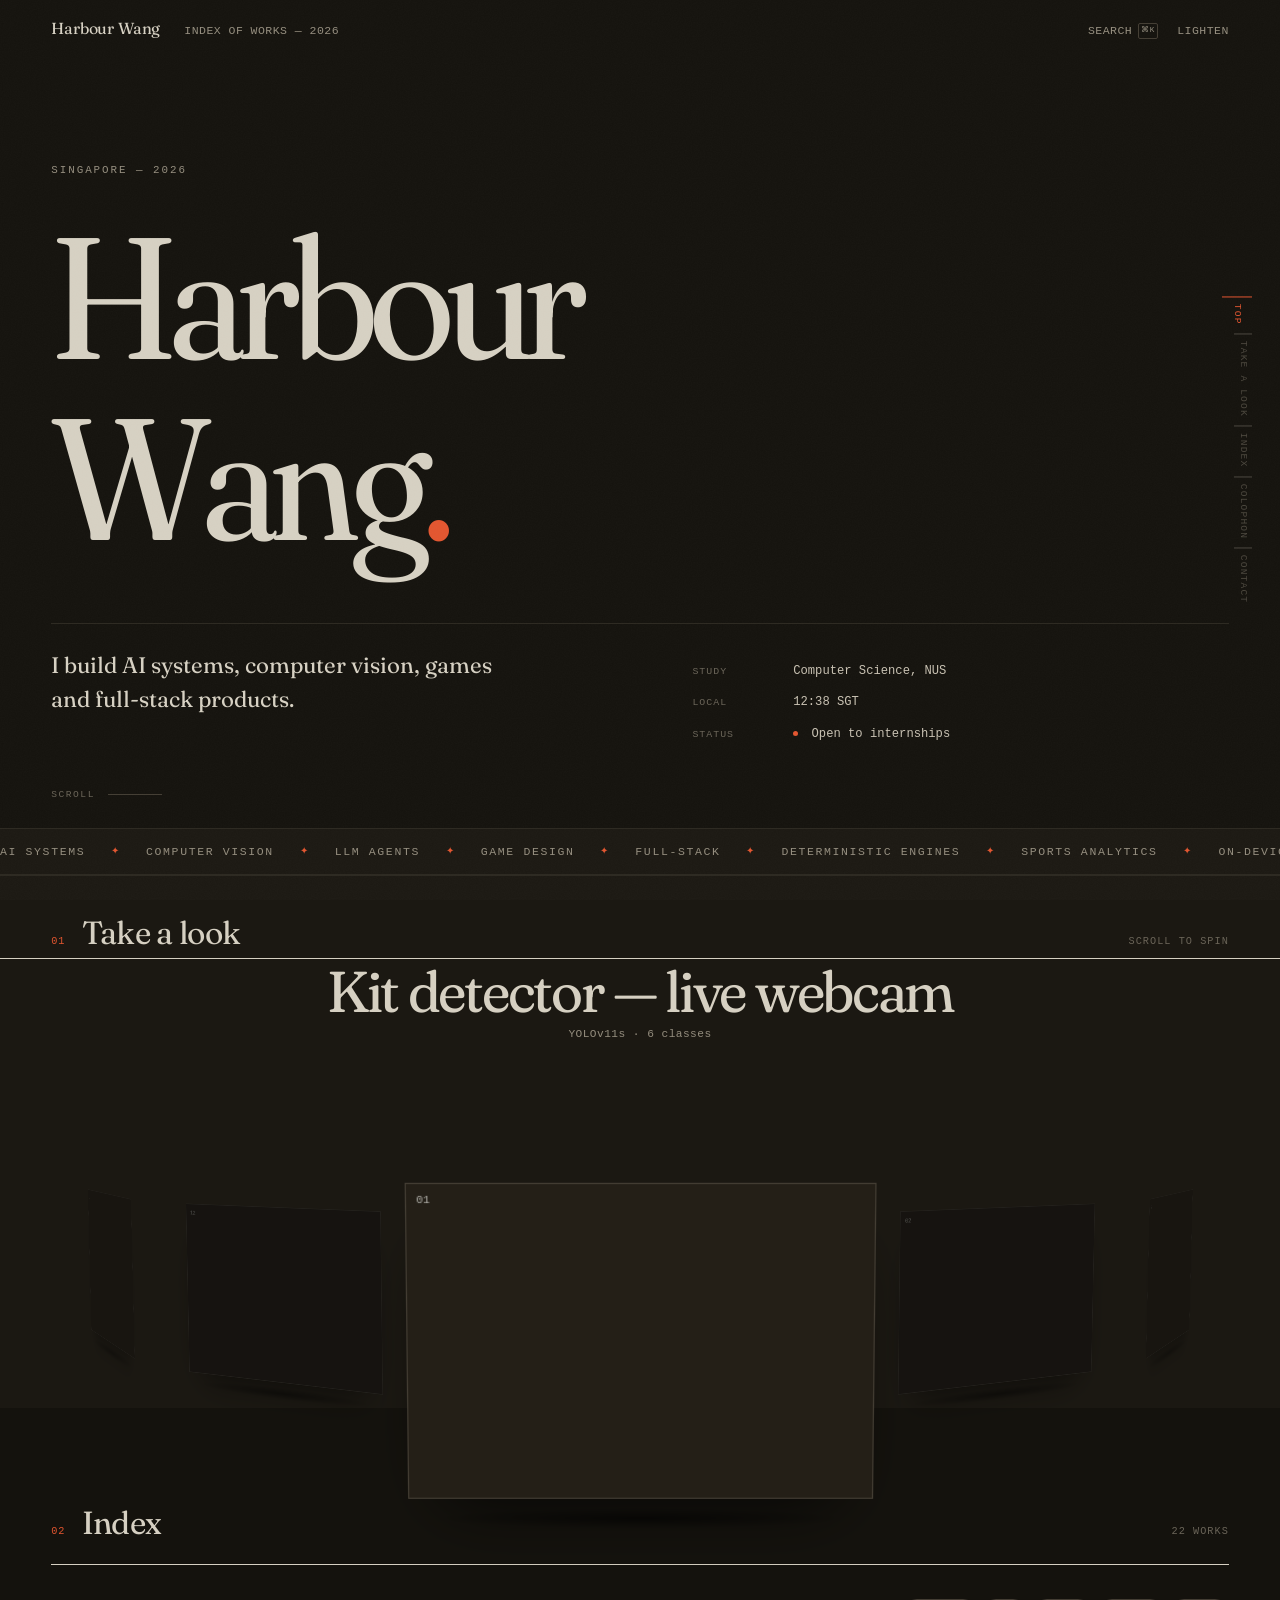
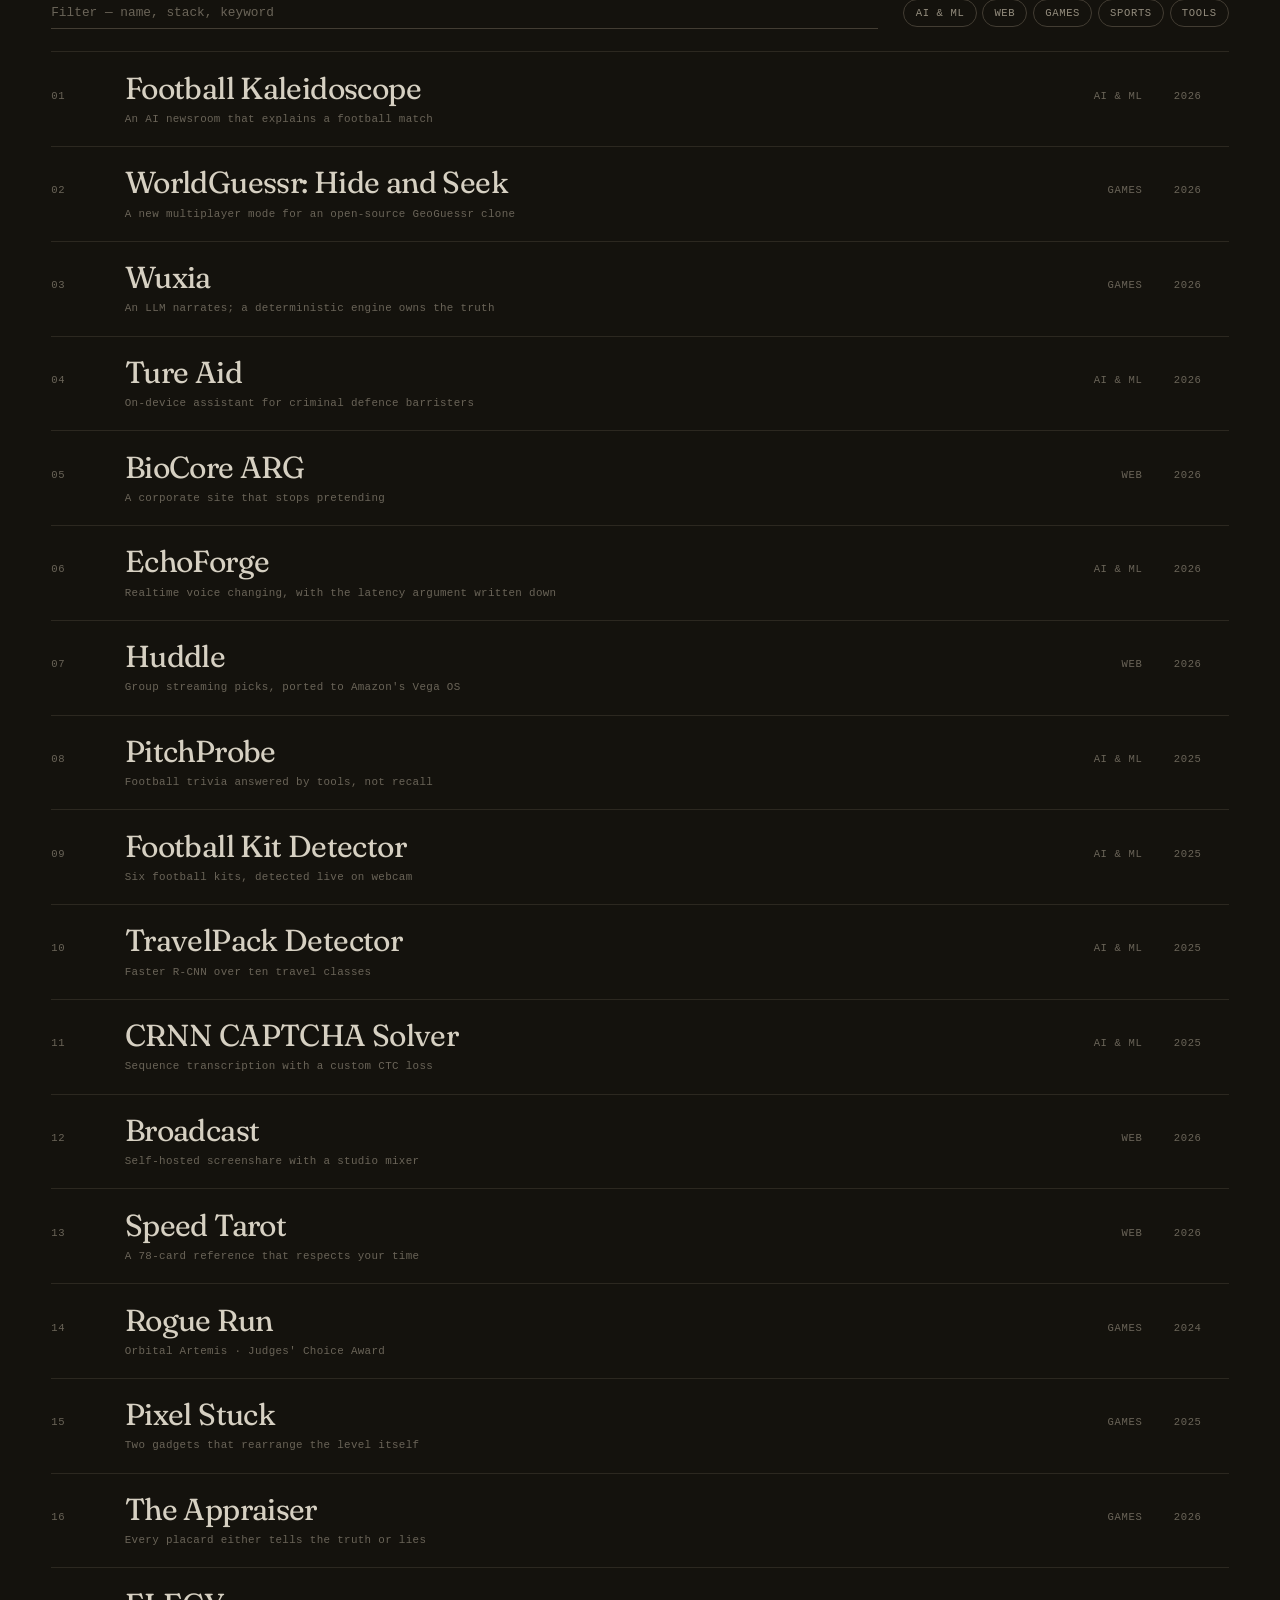
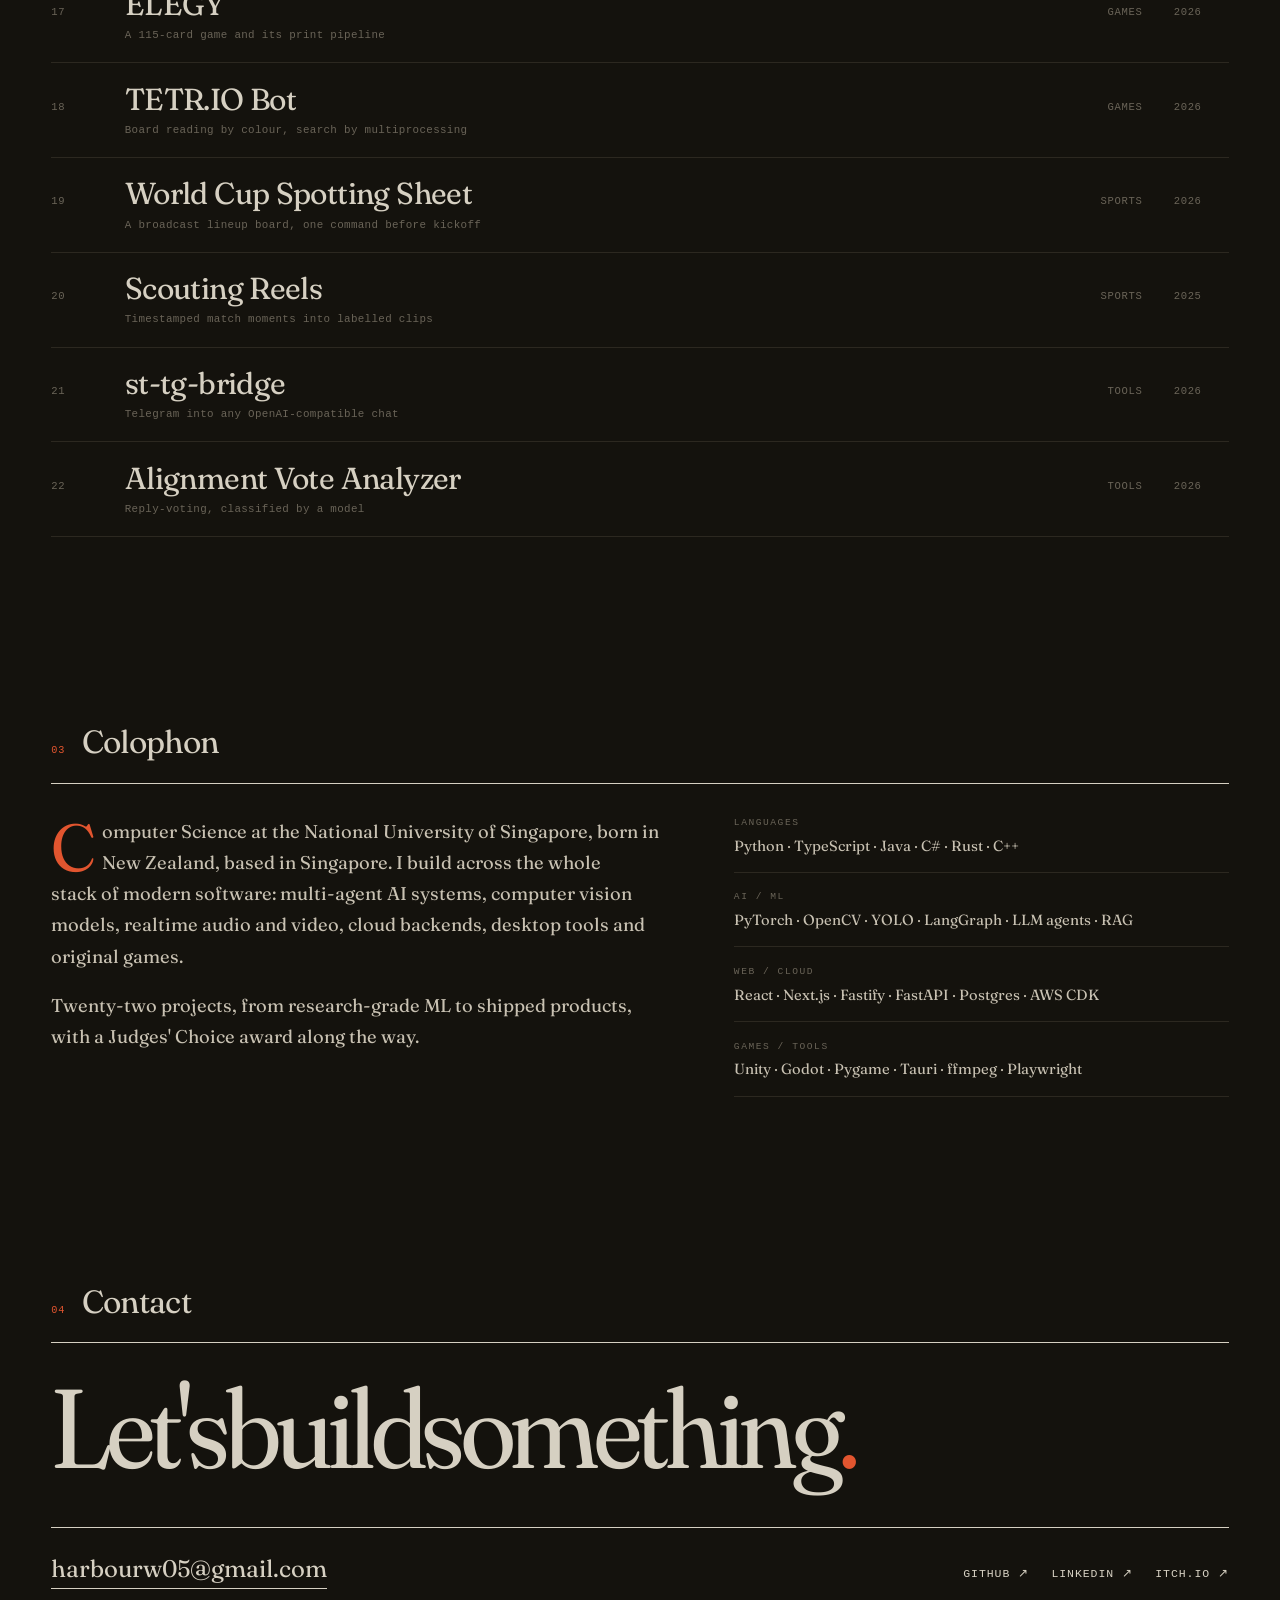
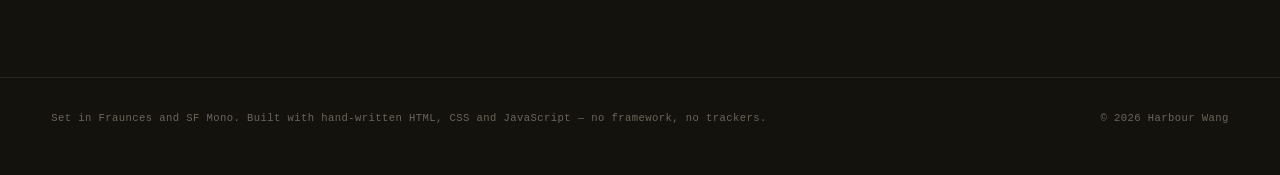
==== commit 30e17ebf: "wheel title above, drop counter, Open cursor affordance Co-authored-by: Cursor <cursoragent@cursor.c" ====
--- a/index.html
+++ b/index.html
@@ -12,7 +12,7 @@
   <link rel="preconnect" href="https://fonts.googleapis.com">
   <link rel="preconnect" href="https://fonts.gstatic.com" crossorigin>
   <link href="https://fonts.googleapis.com/css2?family=Fraunces:ital,opsz,wght@0,9..144,300..700;1,9..144,300..700&display=swap" rel="stylesheet">
-  <link rel="stylesheet" href="assets/css/styles.css?v=33">
+  <link rel="stylesheet" href="assets/css/styles.css?v=34">
   <script>document.documentElement.classList.add("js");</script>
 </head>
 <body class="is-loading">
@@ -23,6 +23,8 @@
 
   <div class="cursor" id="cursor" aria-hidden="true">
     <div class="cursor-dot"></div>
+    <div class="cursor-ring"></div>
+    <span class="cursor-label">Open</span>
     <div class="cursor-preview" id="cursor-preview">
       <video class="cursor-media cursor-media--video" muted loop playsinline preload="none"></video>
       <img class="cursor-media cursor-media--image" alt="">
@@ -77,12 +79,11 @@
       </div>
       <div class="wheel-pin" id="wheel-pin">
         <div class="wheel-sticky">
-          <div class="wheel-scene"><div class="wheel" id="wheel"></div></div>
           <div class="wheel-info" aria-live="polite">
-            <span class="wheel-num" id="wheel-num"></span>
             <h3 class="wheel-title" id="wheel-title"></h3>
             <p class="wheel-tag" id="wheel-tag"></p>
           </div>
+          <div class="wheel-scene"><div class="wheel" id="wheel"></div></div>
         </div>
       </div>
     </section>
@@ -185,7 +186,7 @@
     </div>
   </div>
 
-  <script src="assets/js/data.js?v=31"></script>
-  <script src="assets/js/app.js?v=31"></script>
+  <script src="assets/js/data.js?v=34"></script>
+  <script src="assets/js/app.js?v=34"></script>
 </body>
 </html>
--- a/assets/css/styles.css
+++ b/assets/css/styles.css
@@ -162,6 +162,34 @@
     transition: transform 0.25s var(--ease-spring), opacity 0.2s;
   }
 
+  .cursor-ring {
+    position: absolute;
+    top: -16px;
+    left: -16px;
+    width: 32px;
+    height: 32px;
+    border: 1px solid var(--accent);
+    border-radius: 50%;
+    opacity: 0;
+    transform: scale(0.35);
+    transition: transform 0.28s var(--ease-spring), opacity 0.2s;
+  }
+
+  .cursor-label {
+    position: absolute;
+    left: 20px;
+    top: -7px;
+    font-family: var(--mono);
+    font-size: 0.58rem;
+    letter-spacing: 0.16em;
+    text-transform: uppercase;
+    color: var(--accent);
+    opacity: 0;
+    transform: translateX(-4px);
+    transition: opacity 0.2s, transform 0.28s var(--ease-spring);
+    white-space: nowrap;
+  }
+
   .cursor-preview {
     position: absolute;
     top: 18px;
@@ -189,11 +217,16 @@
 
   body.cursor-active .cursor-dot { transform: scale(0.4); opacity: 0.5; }
 
-  /* one cursor for the whole page: the dot; it swells over links and the strip */
+  /* one cursor for the whole page: the dot; ring + Open label on clickable targets */
   body.has-cursor, body.has-cursor * { cursor: none !important; }
   .cursor-dot { z-index: 1; }
-  body.cursor-link .cursor-dot { transform: scale(3); opacity: 0.55; }
+  body.cursor-link .cursor-dot { transform: scale(0.55); opacity: 1; }
+  body.cursor-link .cursor-ring { opacity: 1; transform: scale(1); }
+  body.cursor-link .cursor-label { opacity: 1; transform: translateX(0); }
+  body.cursor-active.cursor-link .cursor-label { opacity: 0; } /* preview already says "look here" */
   body.cursor-drag .cursor-dot { transform: scale(6); opacity: 0.25; }
+  body.cursor-drag .cursor-ring,
+  body.cursor-drag .cursor-label { opacity: 0; }
 }
 
 /* ---------- top bar ---------- */
@@ -1296,3 +1329,16 @@
   margin-top: calc(var(--cw, 300px) * 0.22);
   padding-bottom: 0;
 }
+
+/* title sits above the wheel; clearance below the title, not under the cards */
+.wheel-info {
+  margin-top: 0;
+  margin-bottom: calc(var(--cw, 300px) * 0.14);
+  padding-bottom: 0;
+  z-index: 2;
+}
+.wheel-scene {
+  height: calc(var(--cw, 300px) * 0.78);
+  margin-top: 0;
+}
+.wheel-num { display: none; }
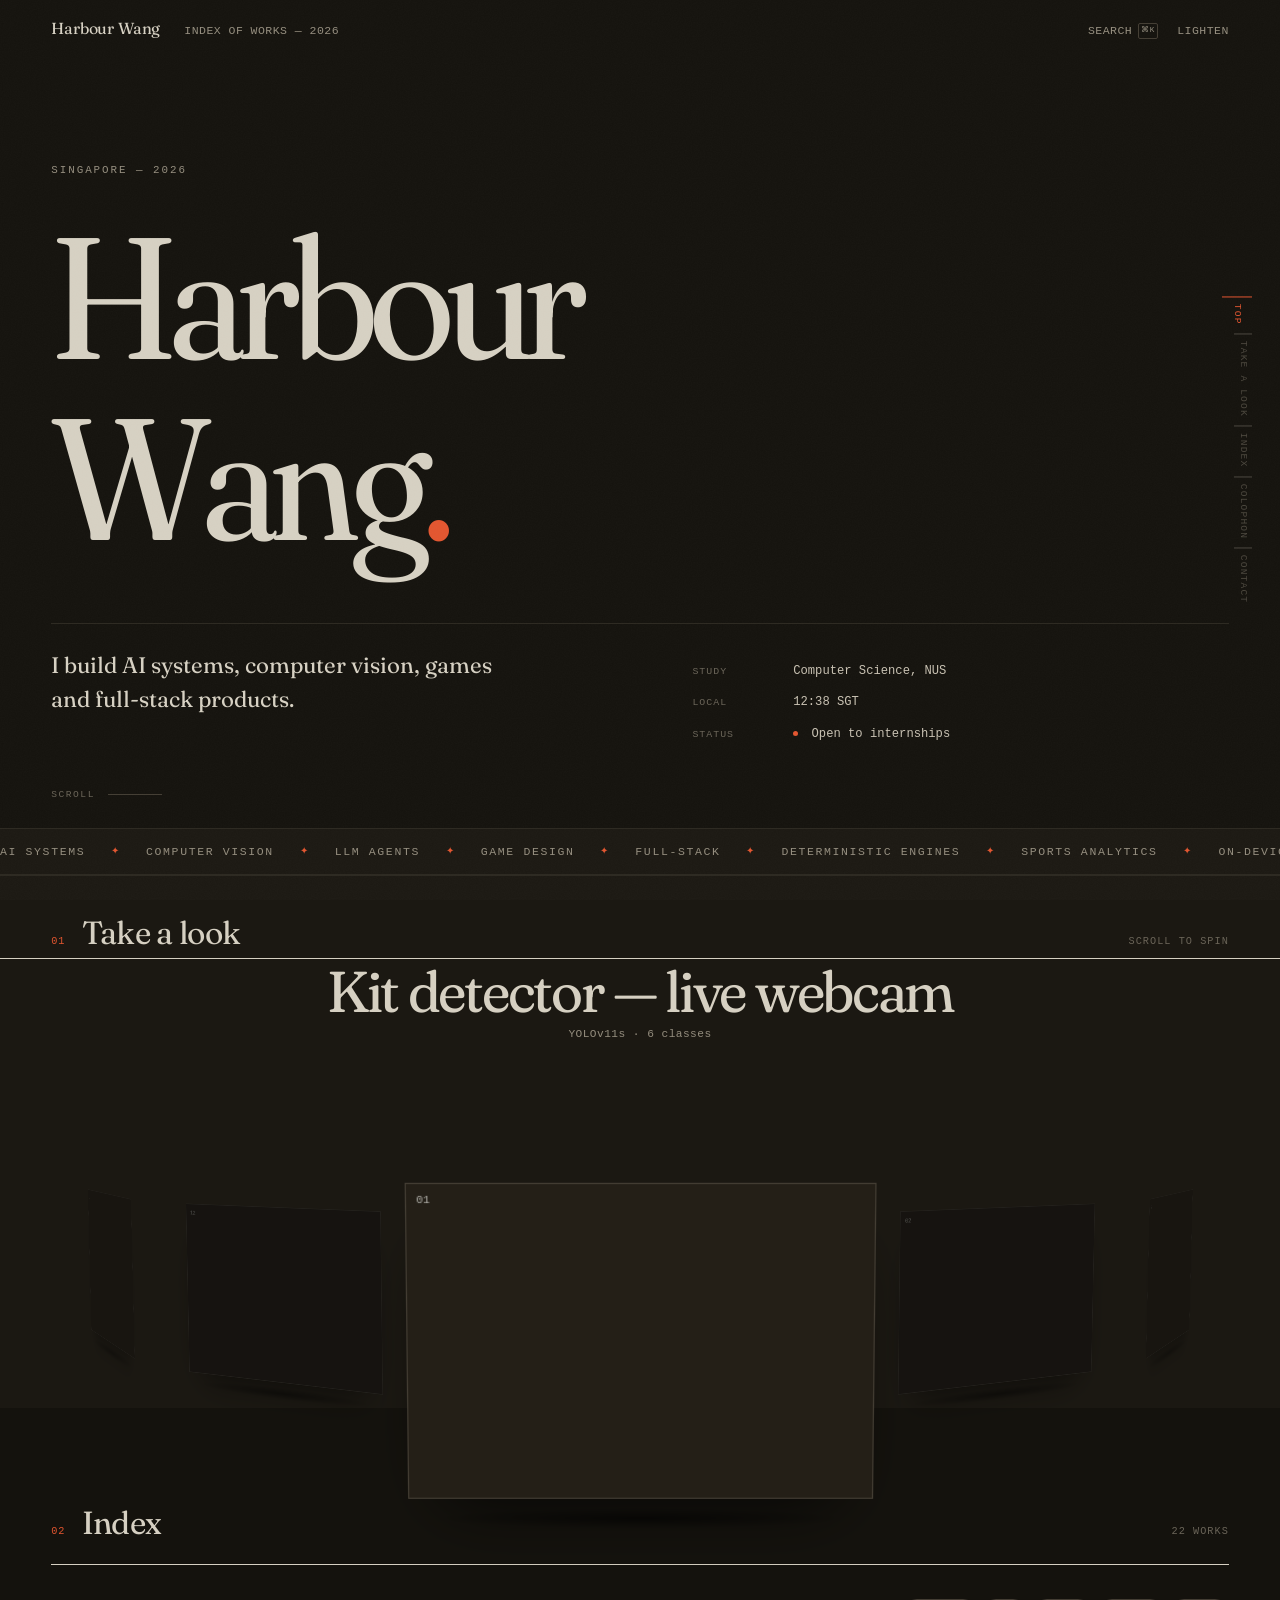
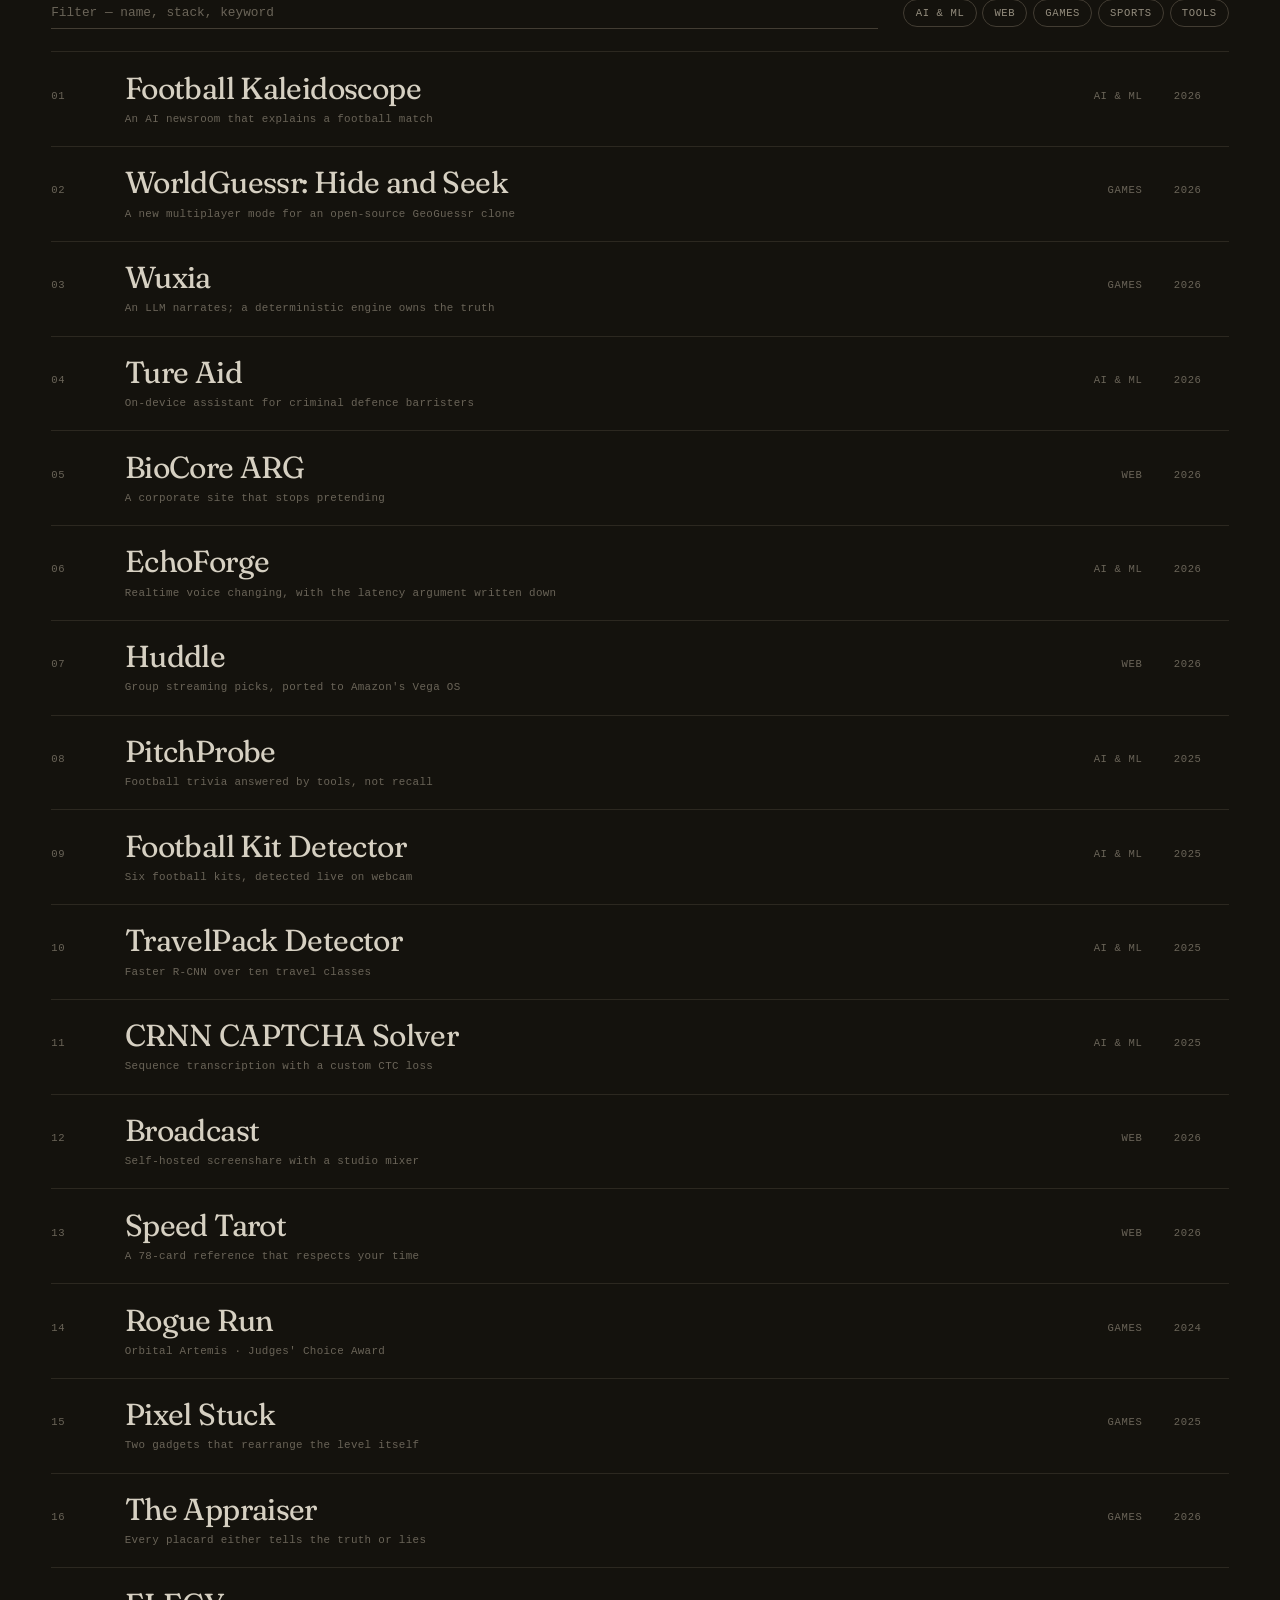
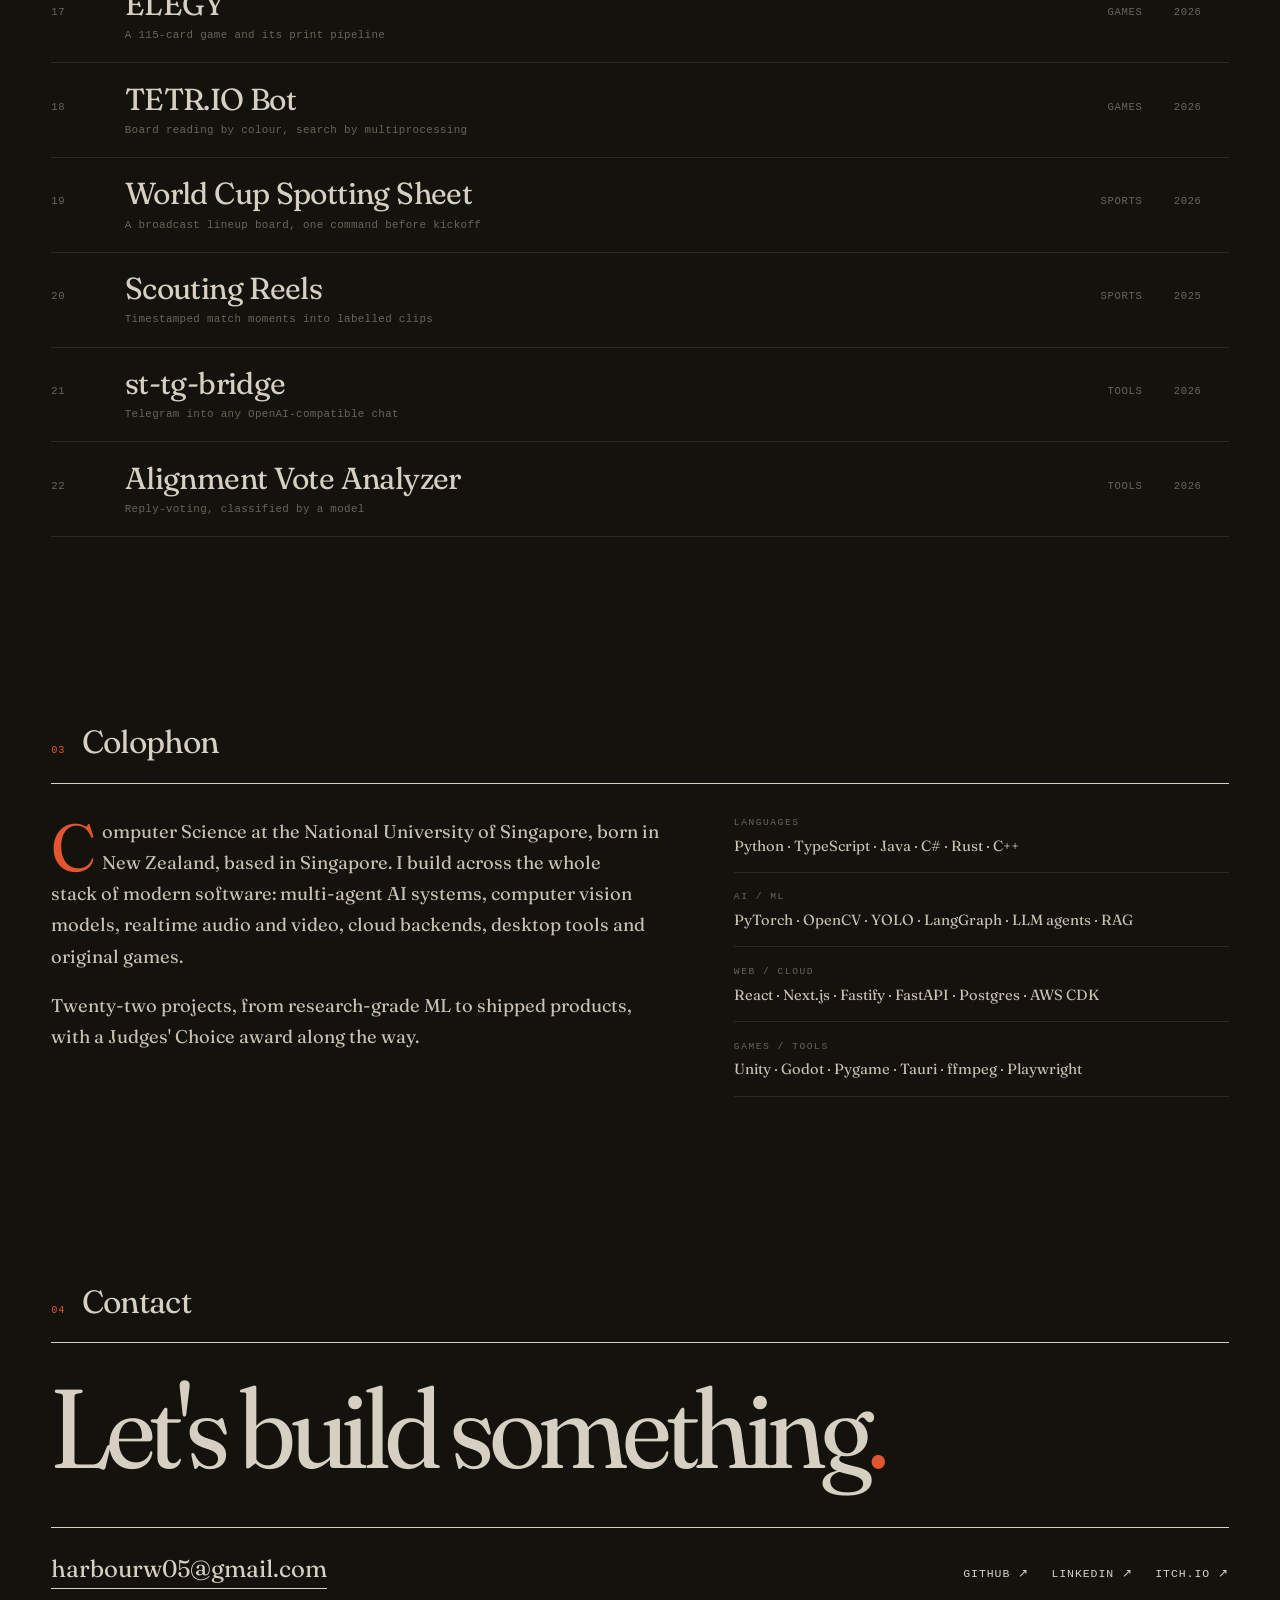
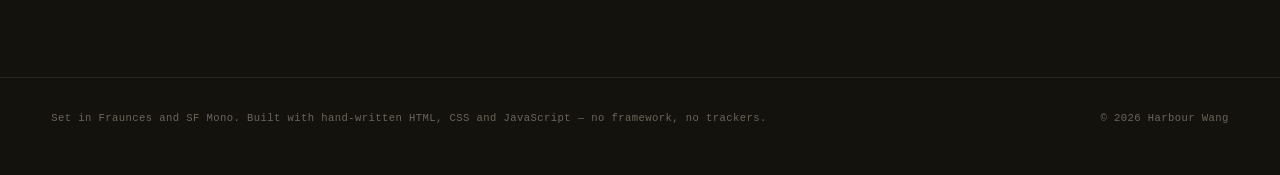
==== commit 61be5b1a: "tighten title gap, balance cursor rings, restore contact spaces Co-authored-by: Cursor <cursoragent@" ====
--- a/index.html
+++ b/index.html
@@ -12,7 +12,7 @@
   <link rel="preconnect" href="https://fonts.googleapis.com">
   <link rel="preconnect" href="https://fonts.gstatic.com" crossorigin>
   <link href="https://fonts.googleapis.com/css2?family=Fraunces:ital,opsz,wght@0,9..144,300..700;1,9..144,300..700&display=swap" rel="stylesheet">
-  <link rel="stylesheet" href="assets/css/styles.css?v=34">
+  <link rel="stylesheet" href="assets/css/styles.css?v=35">
   <script>document.documentElement.classList.add("js");</script>
 </head>
 <body class="is-loading">
@@ -139,7 +139,7 @@
         <h2 id="contact-title">Contact</h2>
       </div>
 
-      <p class="contact-big" data-reveal>Let'sbuildsomething<span class="mark">.</span></p>
+      <p class="contact-big" data-reveal>Let's build something<span class="mark">.</span></p>
 
       <div class="contact-row" data-reveal>
         <a class="contact-mail" href="mailto:harbourw05@gmail.com">harbourw05@gmail.com</a>
@@ -186,7 +186,7 @@
     </div>
   </div>
 
-  <script src="assets/js/data.js?v=34"></script>
-  <script src="assets/js/app.js?v=34"></script>
+  <script src="assets/js/data.js?v=35"></script>
+  <script src="assets/js/app.js?v=35"></script>
 </body>
 </html>
--- a/assets/css/styles.css
+++ b/assets/css/styles.css
@@ -153,10 +153,10 @@
 
   .cursor-dot {
     position: absolute;
-    top: -3px;
-    left: -3px;
-    width: 6px;
-    height: 6px;
+    top: -4px;
+    left: -4px;
+    width: 8px;
+    height: 8px;
     border-radius: 50%;
     background: var(--accent);
     transition: transform 0.25s var(--ease-spring), opacity 0.2s;
@@ -164,10 +164,10 @@
 
   .cursor-ring {
     position: absolute;
-    top: -16px;
-    left: -16px;
-    width: 32px;
-    height: 32px;
+    top: -11px;
+    left: -11px;
+    width: 22px;
+    height: 22px;
     border: 1px solid var(--accent);
     border-radius: 50%;
     opacity: 0;
@@ -177,8 +177,8 @@
 
   .cursor-label {
     position: absolute;
-    left: 20px;
-    top: -7px;
+    left: 16px;
+    top: -6px;
     font-family: var(--mono);
     font-size: 0.58rem;
     letter-spacing: 0.16em;
@@ -220,7 +220,7 @@
   /* one cursor for the whole page: the dot; ring + Open label on clickable targets */
   body.has-cursor, body.has-cursor * { cursor: none !important; }
   .cursor-dot { z-index: 1; }
-  body.cursor-link .cursor-dot { transform: scale(0.55); opacity: 1; }
+  body.cursor-link .cursor-dot { transform: scale(1.35); opacity: 1; }
   body.cursor-link .cursor-ring { opacity: 1; transform: scale(1); }
   body.cursor-link .cursor-label { opacity: 1; transform: translateX(0); }
   body.cursor-active.cursor-link .cursor-label { opacity: 0; } /* preview already says "look here" */
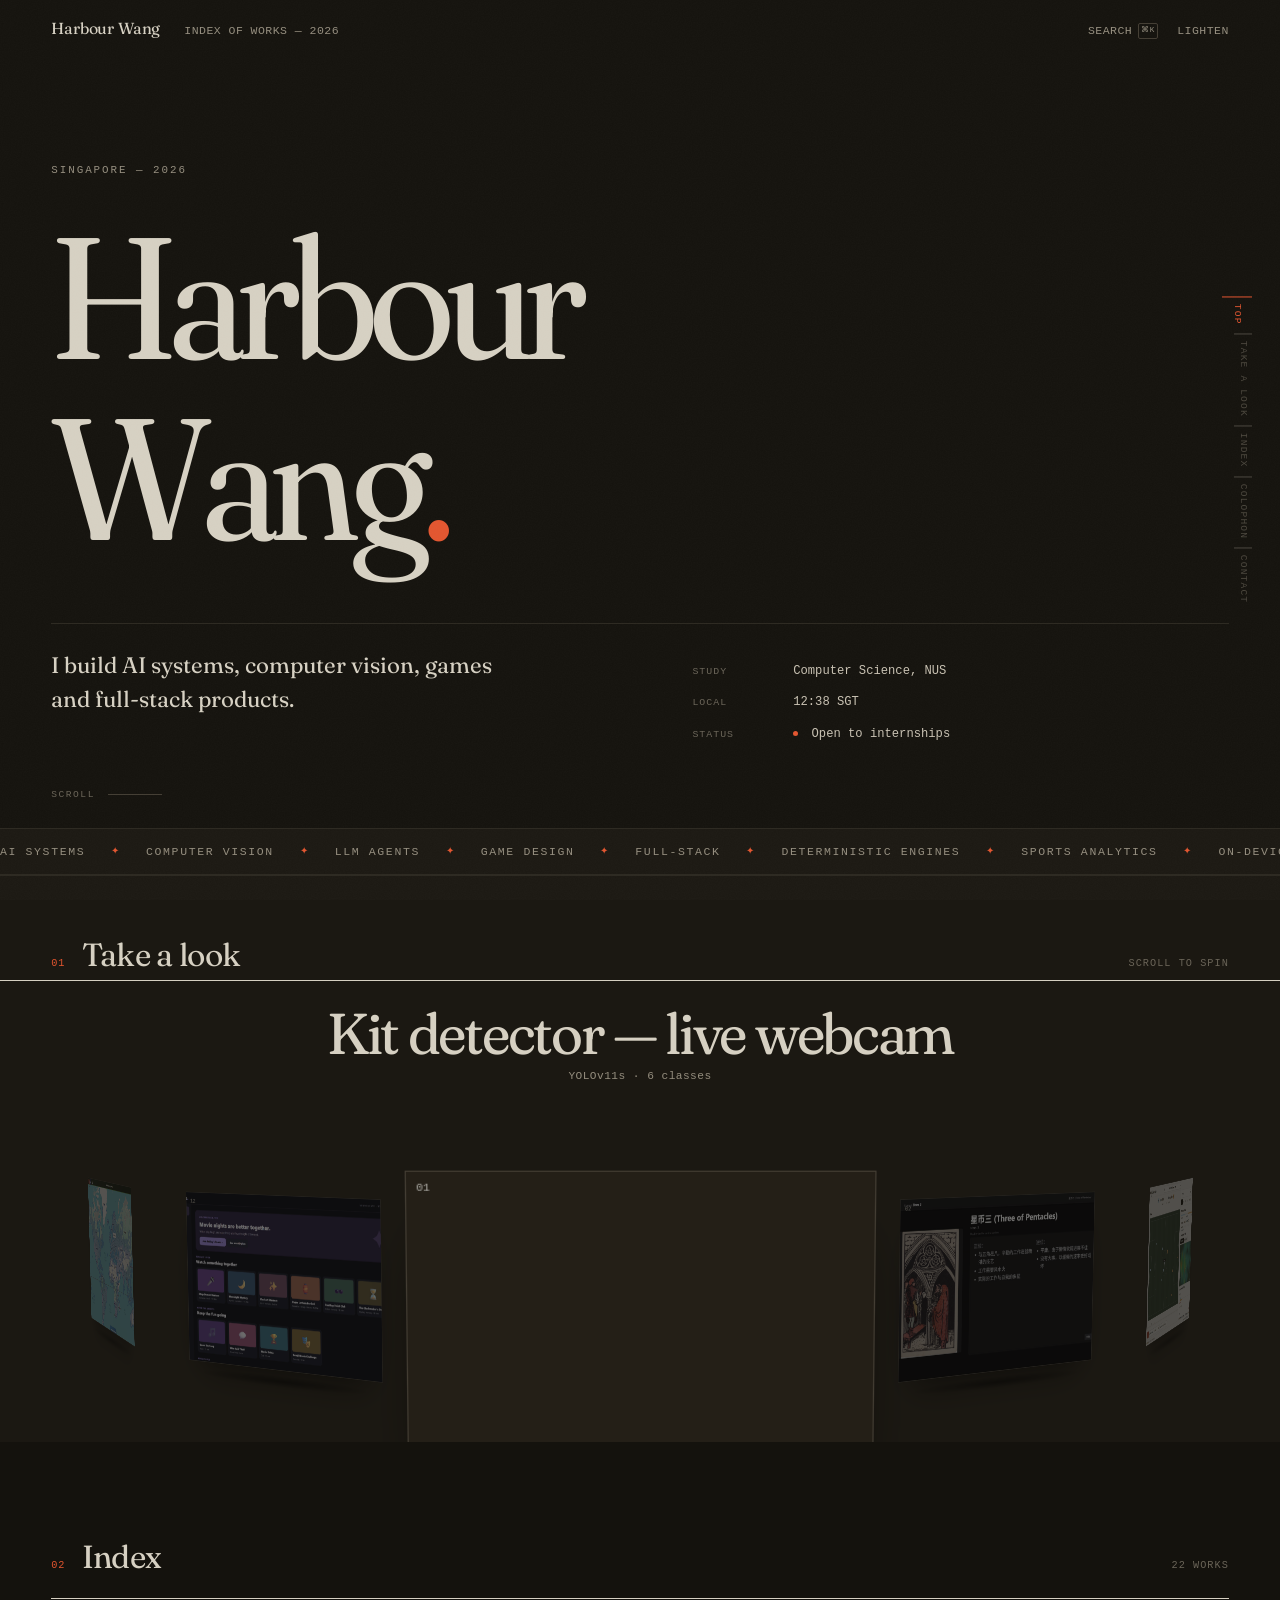
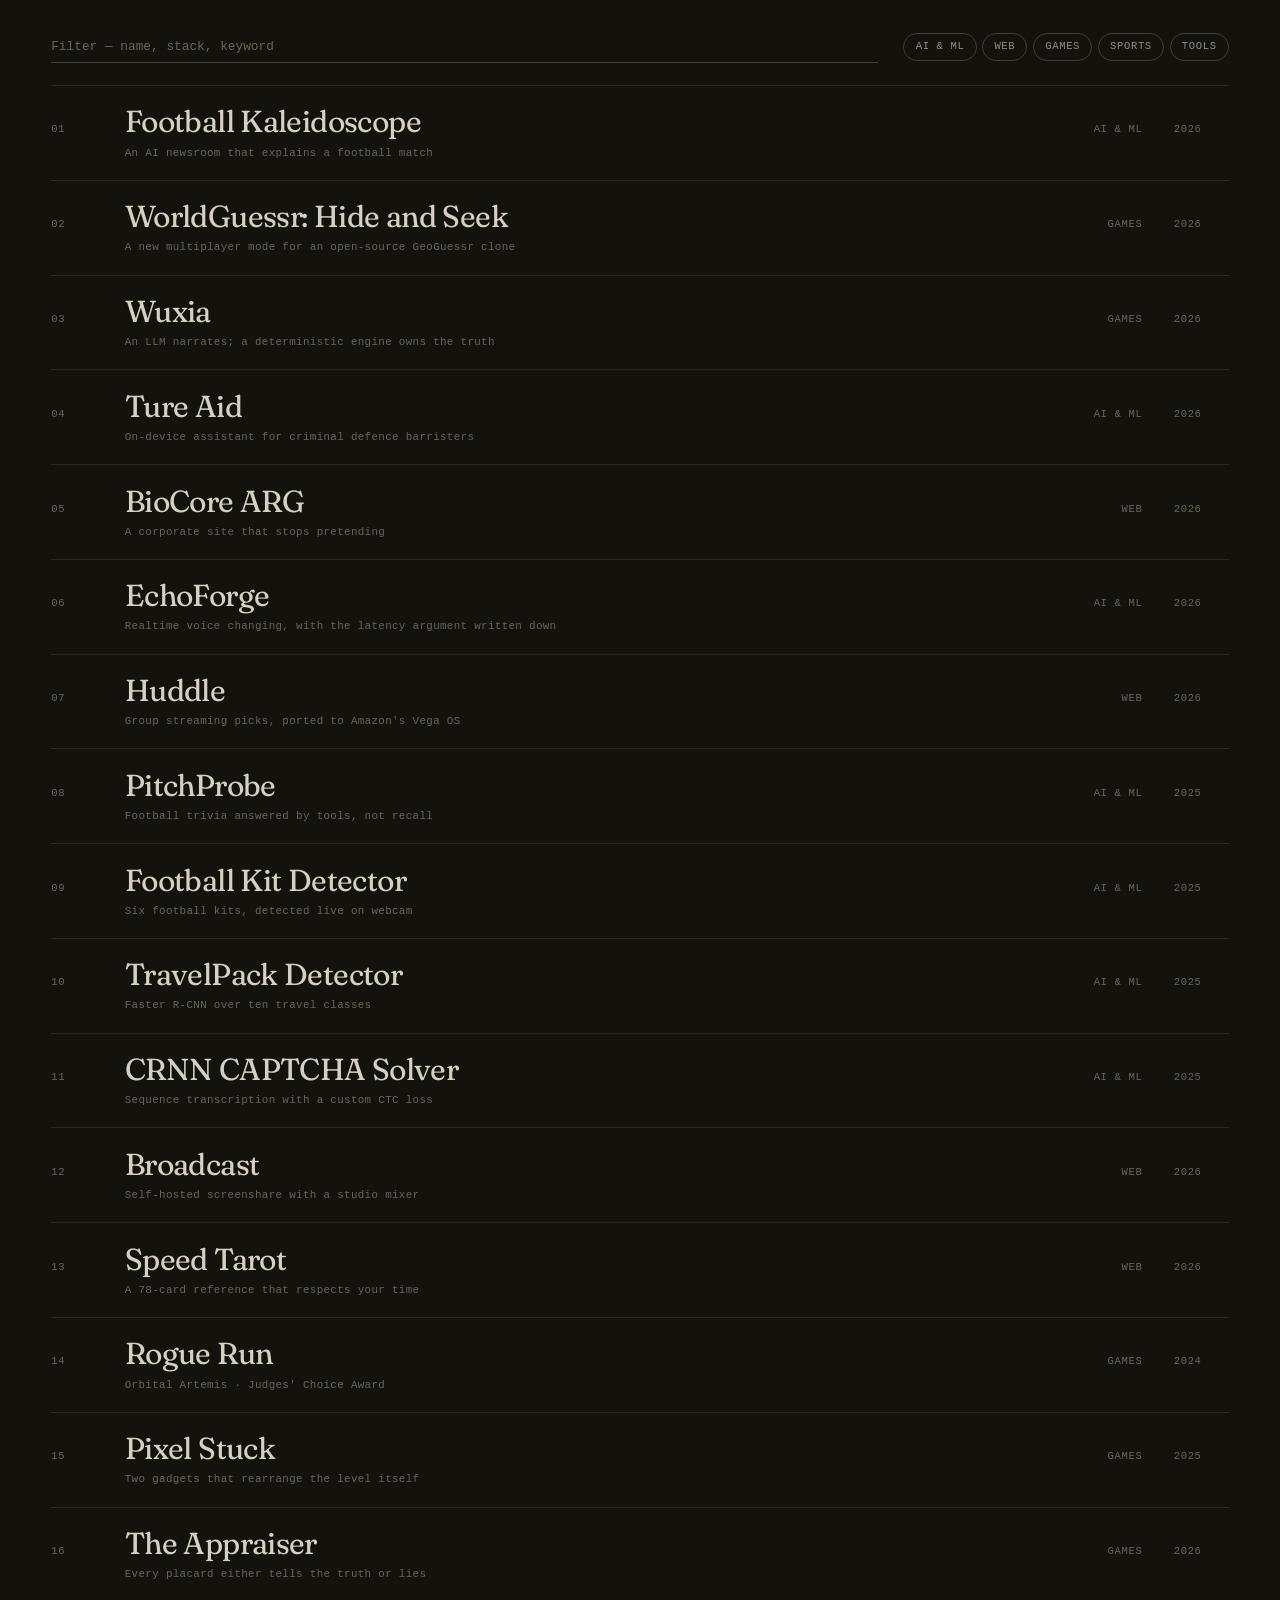
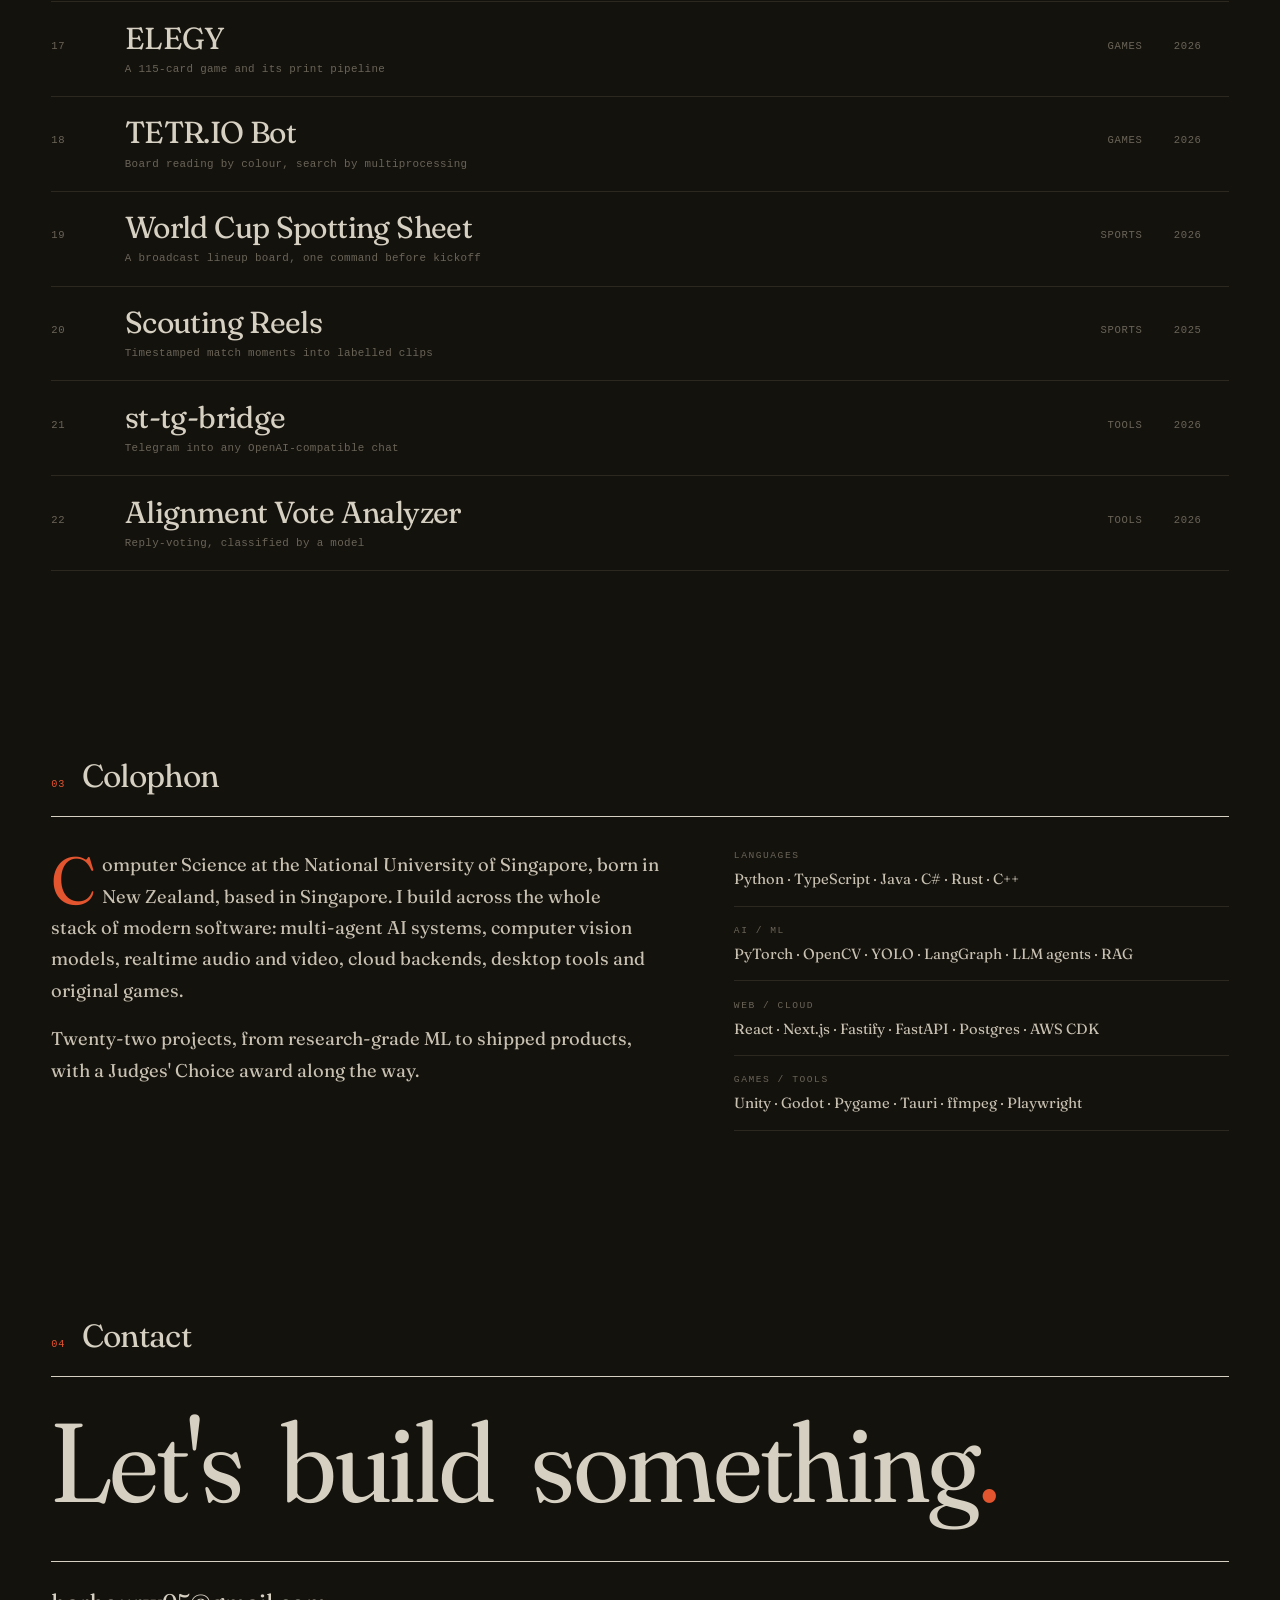
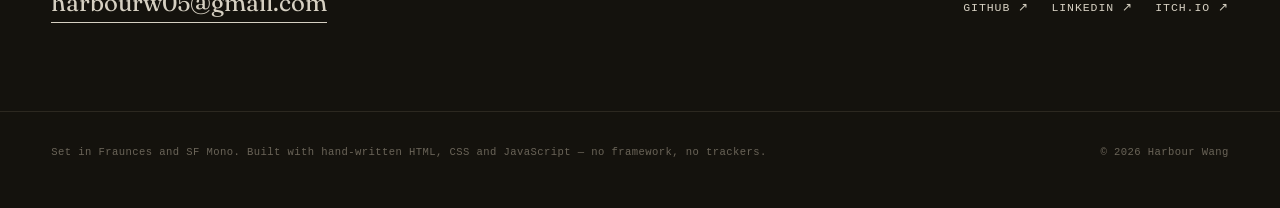
==== commit fbd0e3fe: "fix gallery gaps, clip wheel bleed, open contact word spacing Co-authored-by: Cursor <cursoragent@cu" ====
--- a/index.html
+++ b/index.html
@@ -12,7 +12,7 @@
   <link rel="preconnect" href="https://fonts.googleapis.com">
   <link rel="preconnect" href="https://fonts.gstatic.com" crossorigin>
   <link href="https://fonts.googleapis.com/css2?family=Fraunces:ital,opsz,wght@0,9..144,300..700;1,9..144,300..700&display=swap" rel="stylesheet">
-  <link rel="stylesheet" href="assets/css/styles.css?v=35">
+  <link rel="stylesheet" href="assets/css/styles.css?v=36">
   <script>document.documentElement.classList.add("js");</script>
 </head>
 <body class="is-loading">
@@ -186,7 +186,7 @@
     </div>
   </div>
 
-  <script src="assets/js/data.js?v=35"></script>
-  <script src="assets/js/app.js?v=35"></script>
+  <script src="assets/js/data.js?v=36"></script>
+  <script src="assets/js/app.js?v=36"></script>
 </body>
 </html>
--- a/assets/css/styles.css
+++ b/assets/css/styles.css
@@ -1342,3 +1342,25 @@
   margin-top: 0;
 }
 .wheel-num { display: none; }
+
+/* contact: real word gaps (tracking was crushing the spaces) */
+.contact-big {
+  white-space: normal;
+  letter-spacing: -0.01em;
+  word-spacing: 0.18em;
+}
+
+/* spotlight title sits tight above the wheel */
+.wheel-info {
+  margin-top: 0 !important;
+  margin-bottom: 0.15rem !important;
+}
+
+/* restore Take a look section breathing room; clip 3D bleed before Index */
+.gallery {
+  padding: clamp(3rem, 6vh, 4.5rem) 0 clamp(2.5rem, 5vh, 4rem);
+  overflow: hidden;
+}
+.gallery-label { margin-bottom: 1.25rem; }
+.wheel-sticky { overflow: visible; }
+.wheel-scene { overflow: visible; }
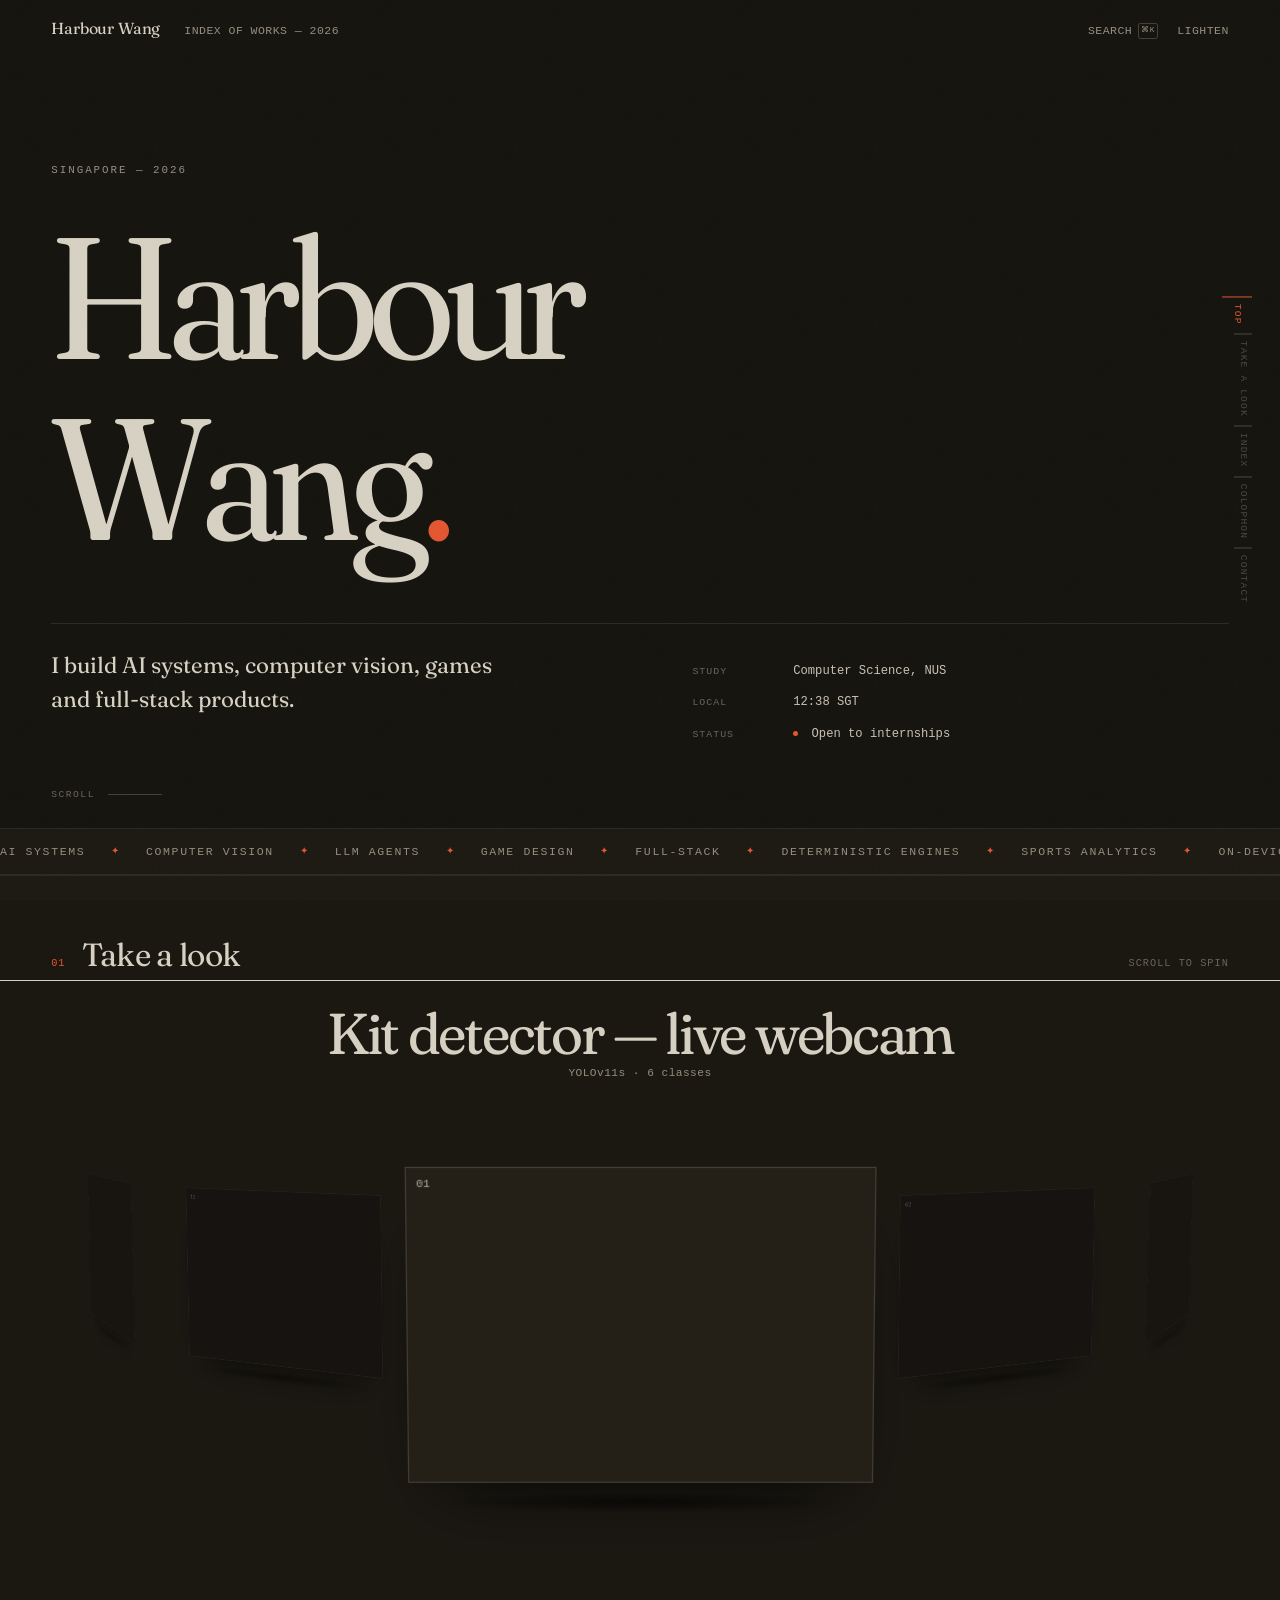
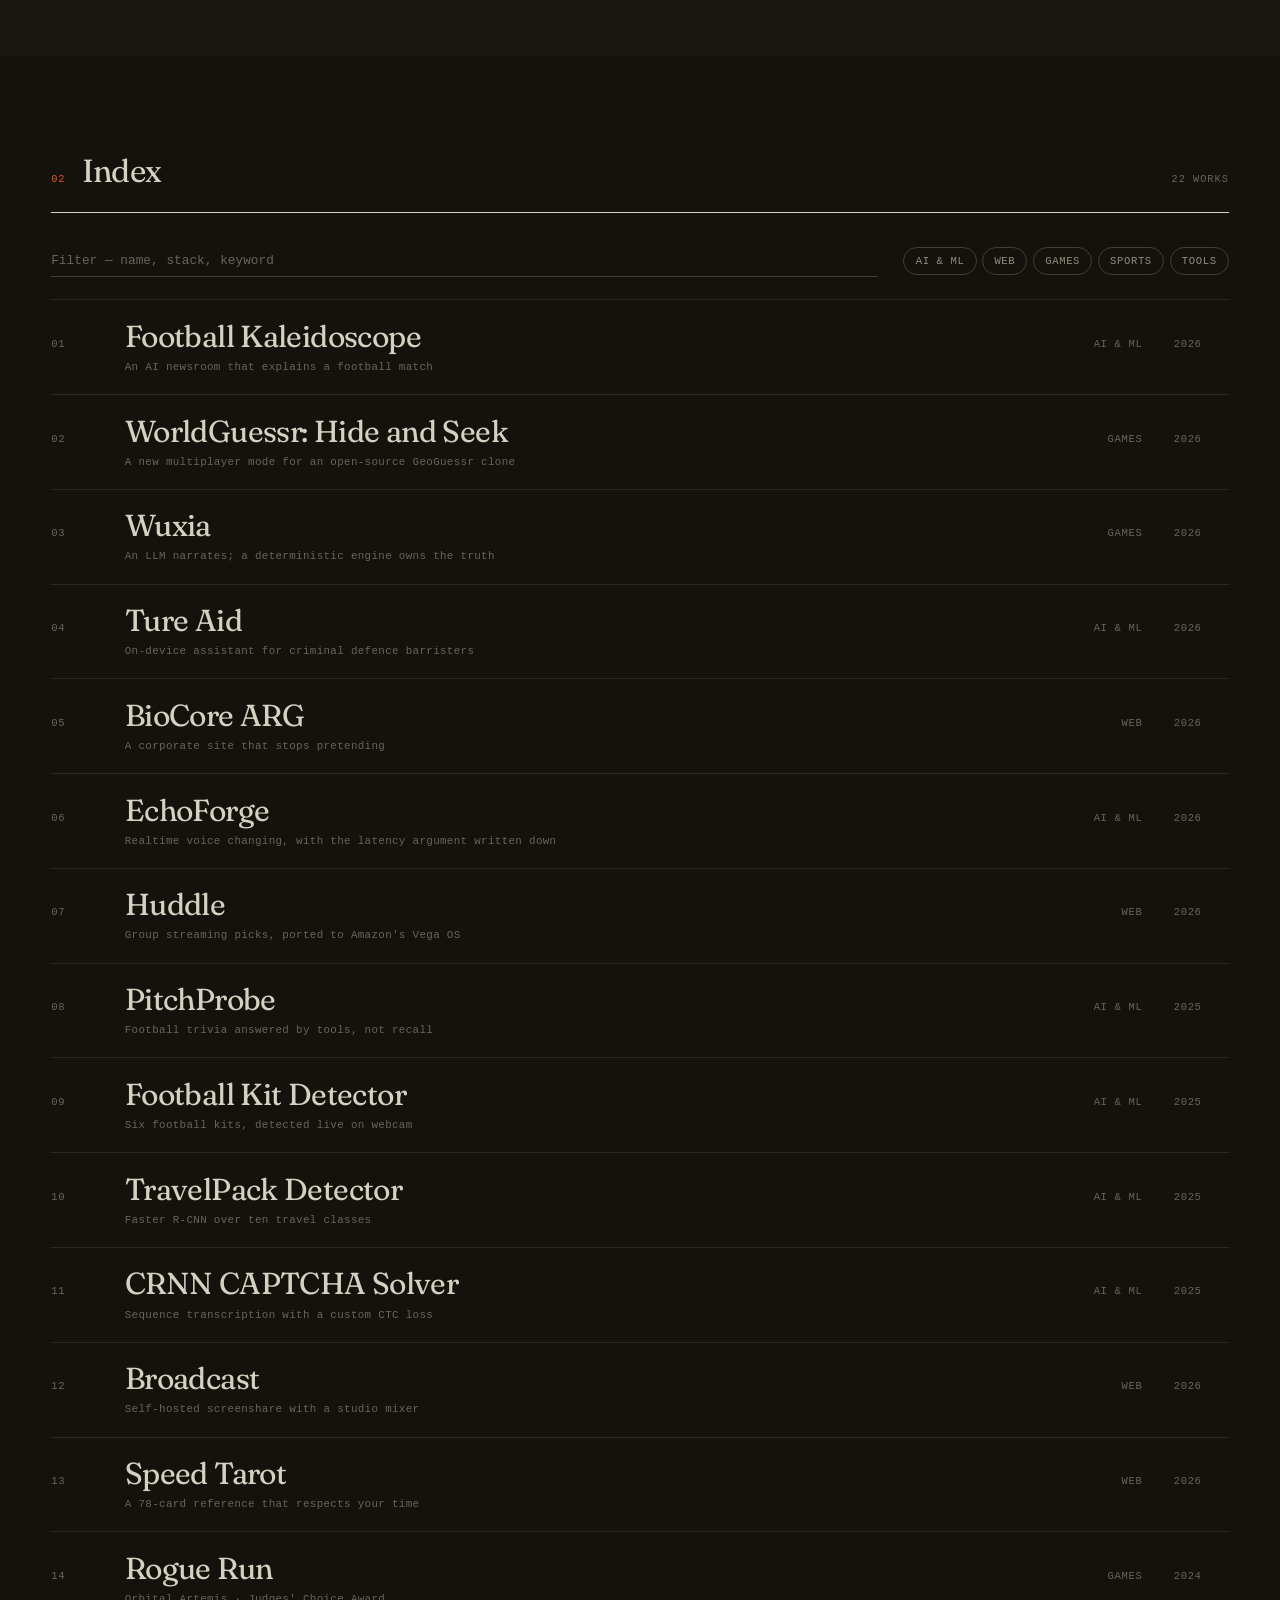
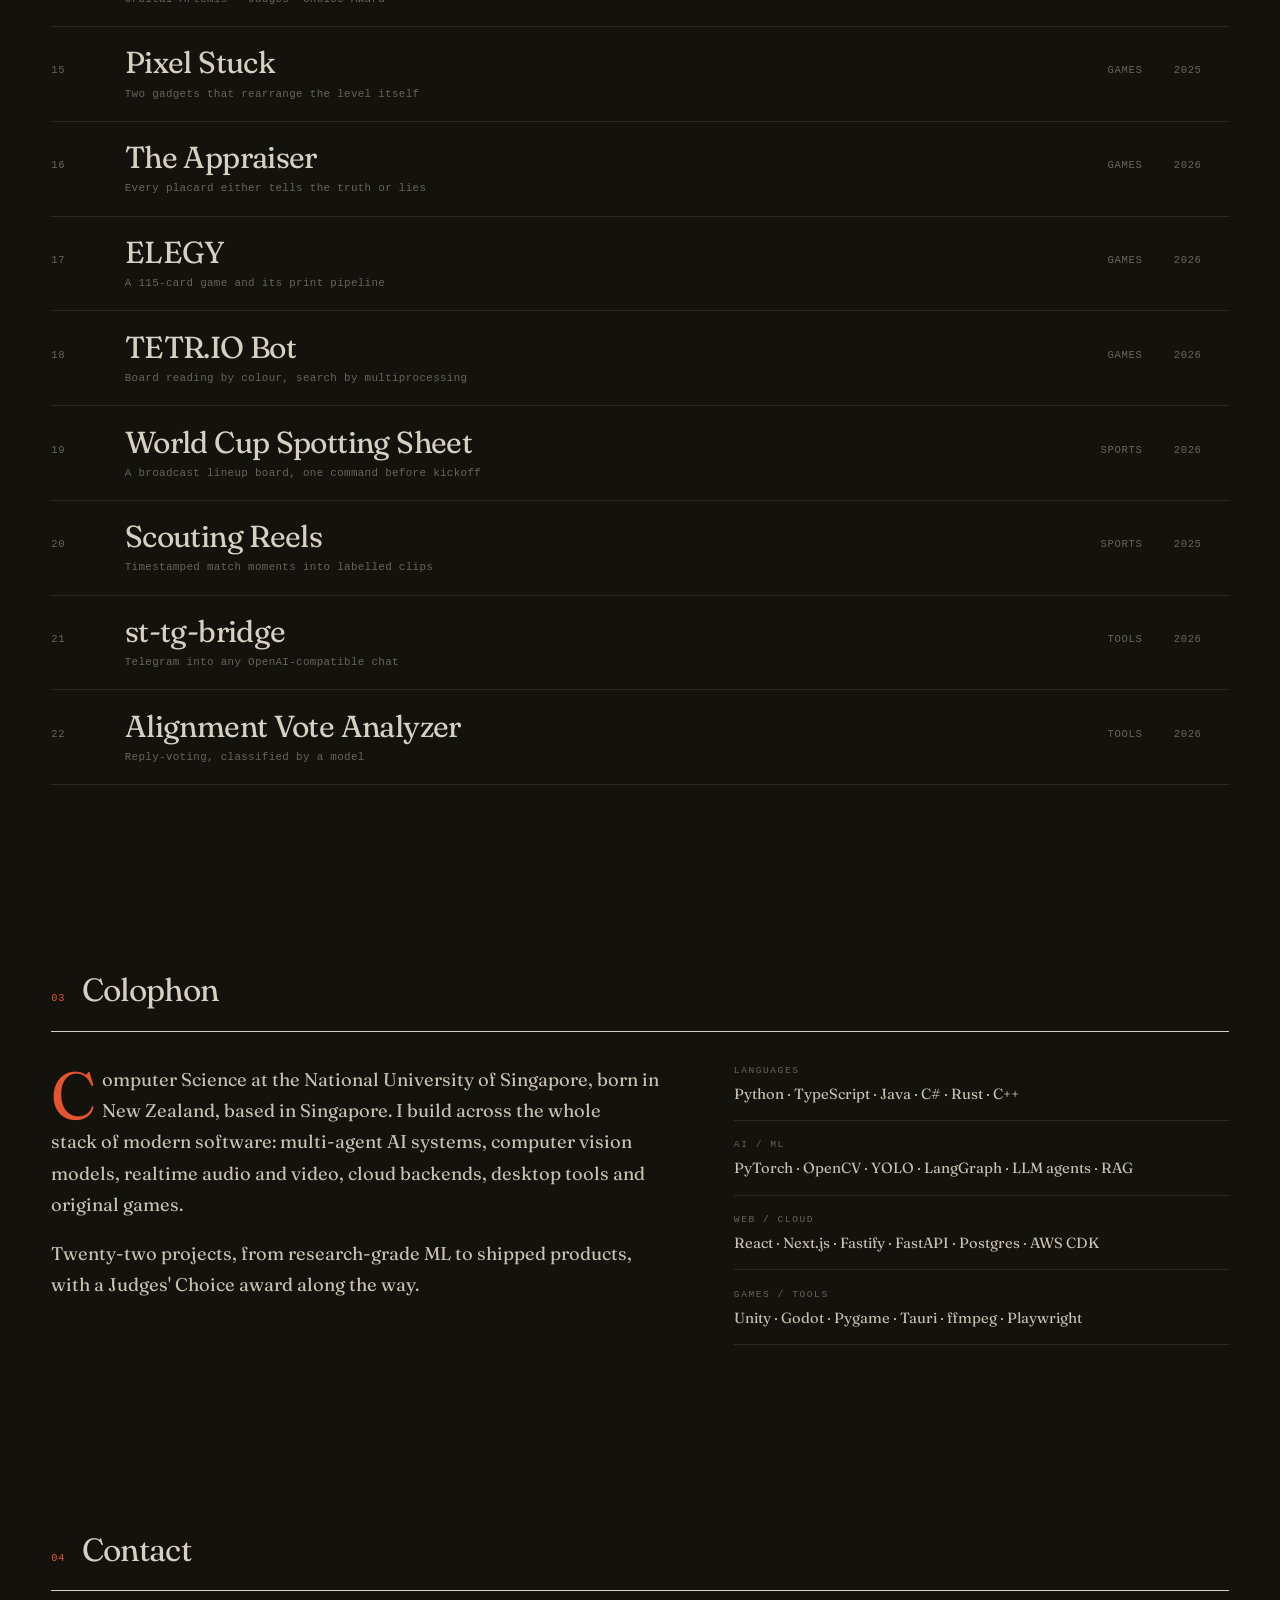
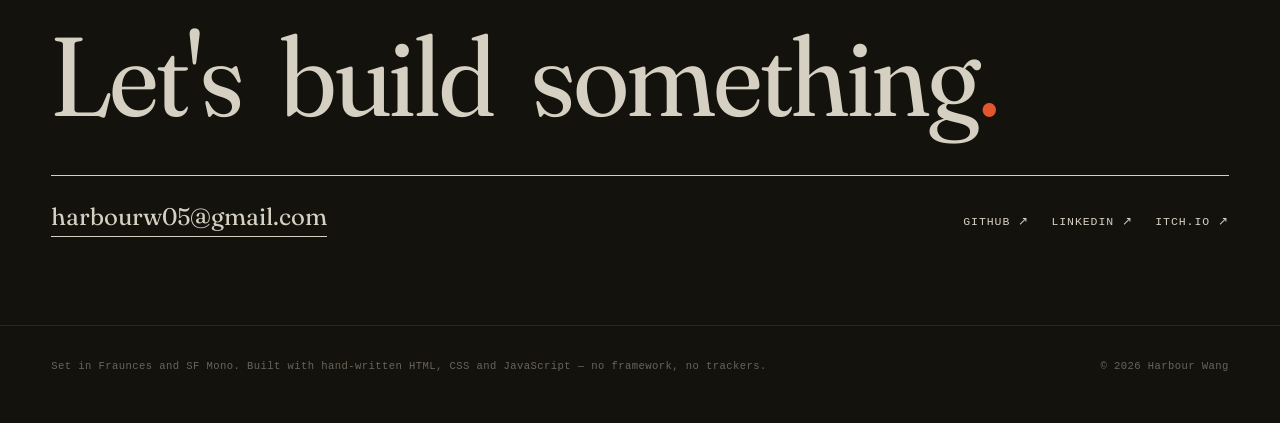
==== commit 57d6773e: "kill title-wheel gap; pad gallery instead of clipping Co-authored-by: Cursor <cursoragent@cursor.com" ====
--- a/index.html
+++ b/index.html
@@ -12,7 +12,7 @@
   <link rel="preconnect" href="https://fonts.googleapis.com">
   <link rel="preconnect" href="https://fonts.gstatic.com" crossorigin>
   <link href="https://fonts.googleapis.com/css2?family=Fraunces:ital,opsz,wght@0,9..144,300..700;1,9..144,300..700&display=swap" rel="stylesheet">
-  <link rel="stylesheet" href="assets/css/styles.css?v=36">
+  <link rel="stylesheet" href="assets/css/styles.css?v=37">
   <script>document.documentElement.classList.add("js");</script>
 </head>
 <body class="is-loading">
--- a/assets/css/styles.css
+++ b/assets/css/styles.css
@@ -1364,3 +1364,13 @@
 .gallery-label { margin-bottom: 1.25rem; }
 .wheel-sticky { overflow: visible; }
 .wheel-scene { overflow: visible; }
+
+/* no gap under spotlight title; don't clip �� grow the section under the wheel instead */
+.wheel-info { margin-bottom: 0 !important; padding-bottom: 0 !important; }
+.wheel-title { margin-bottom: 0.15rem; }
+.wheel-tag { margin-bottom: 0 !important; }
+.gallery {
+  overflow: visible;
+  padding-bottom: calc(var(--cw, 300px) * 0.35 + 3rem);
+}
+.wheel-pin { padding-bottom: calc(var(--cw, 300px) * 0.28); }
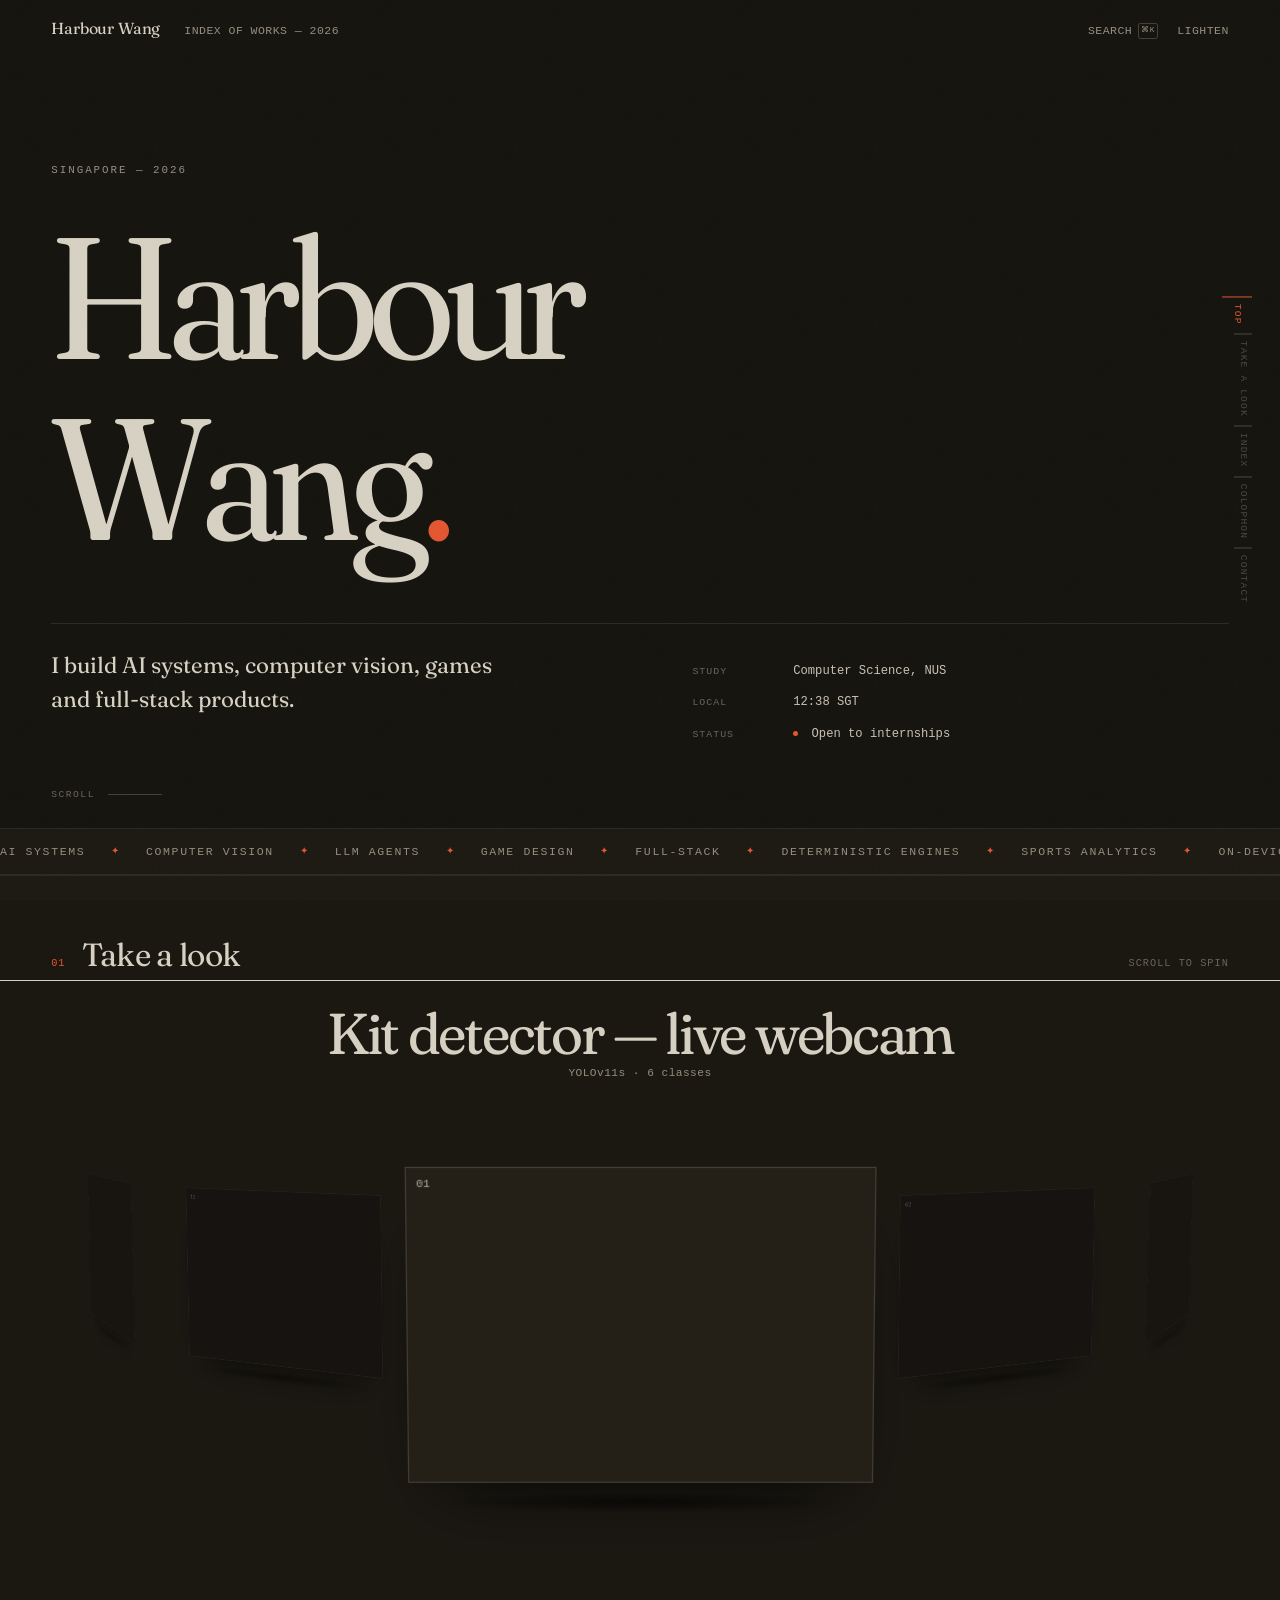
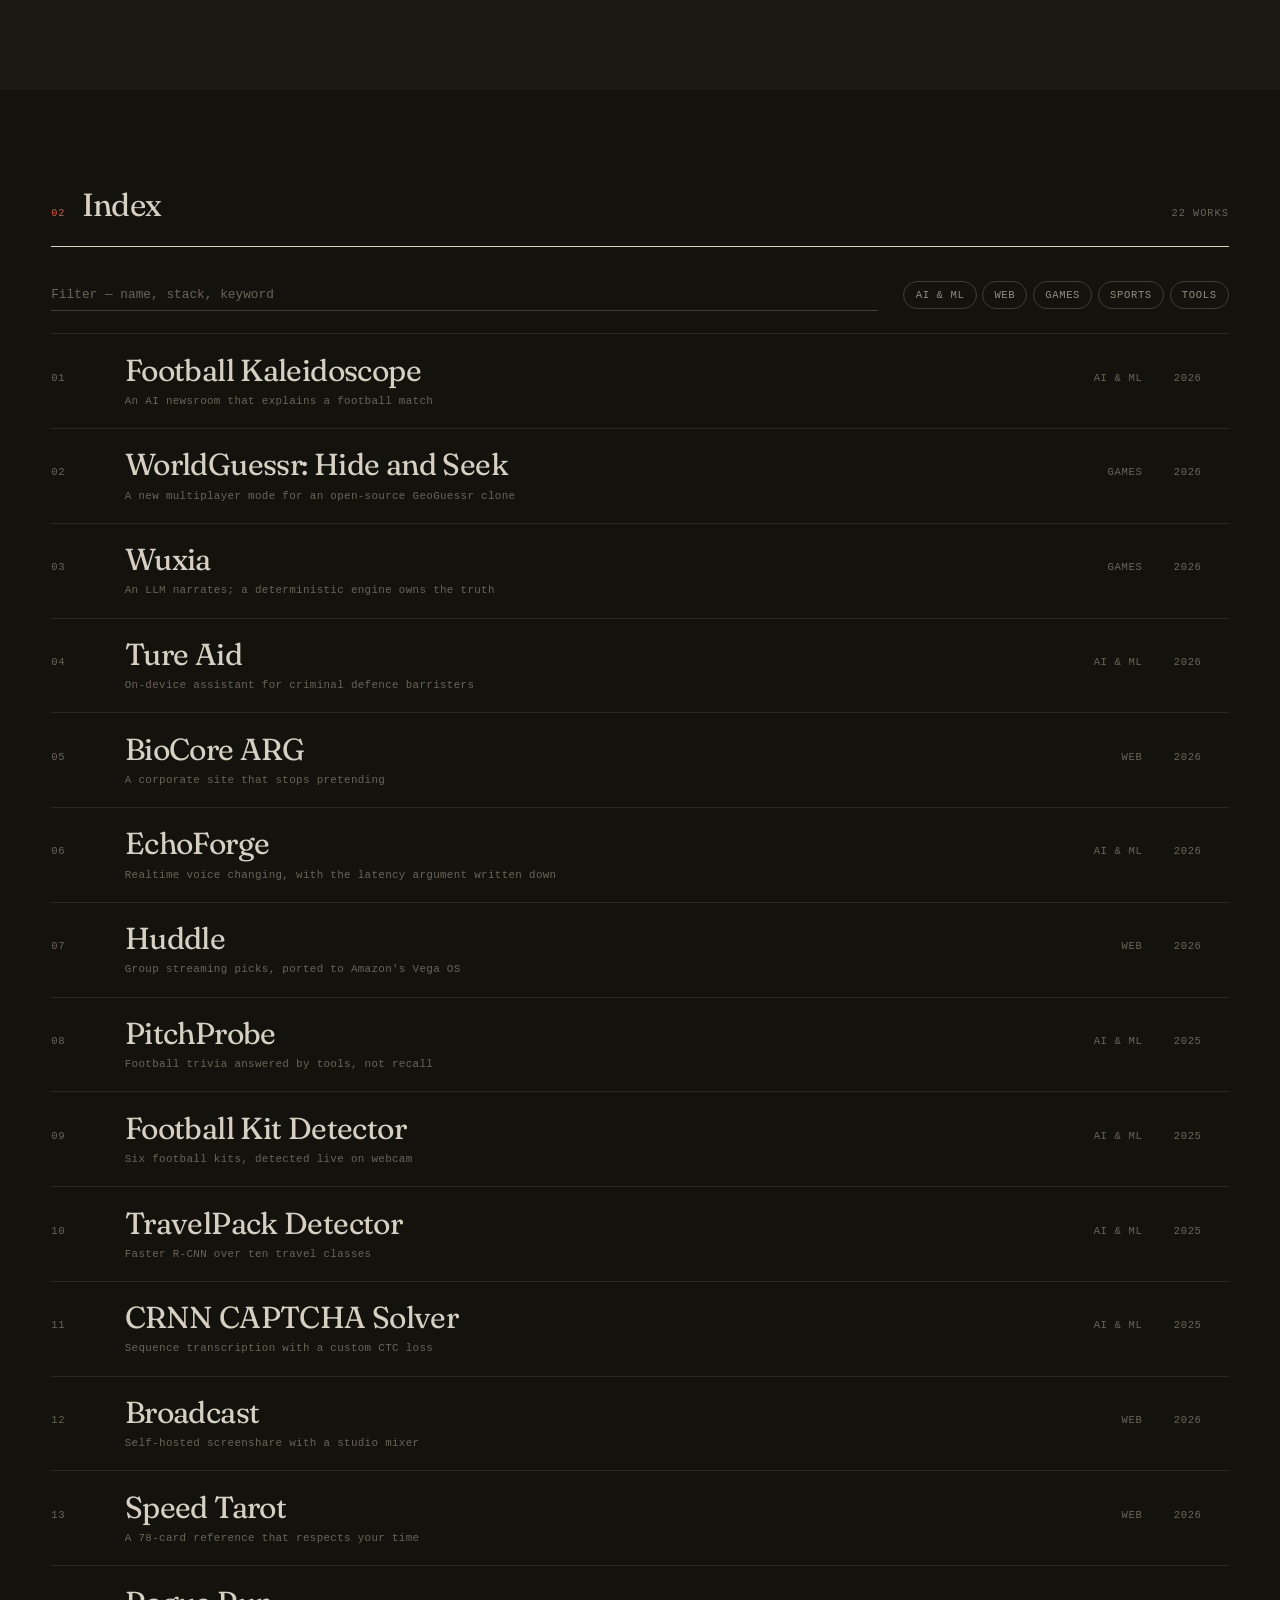
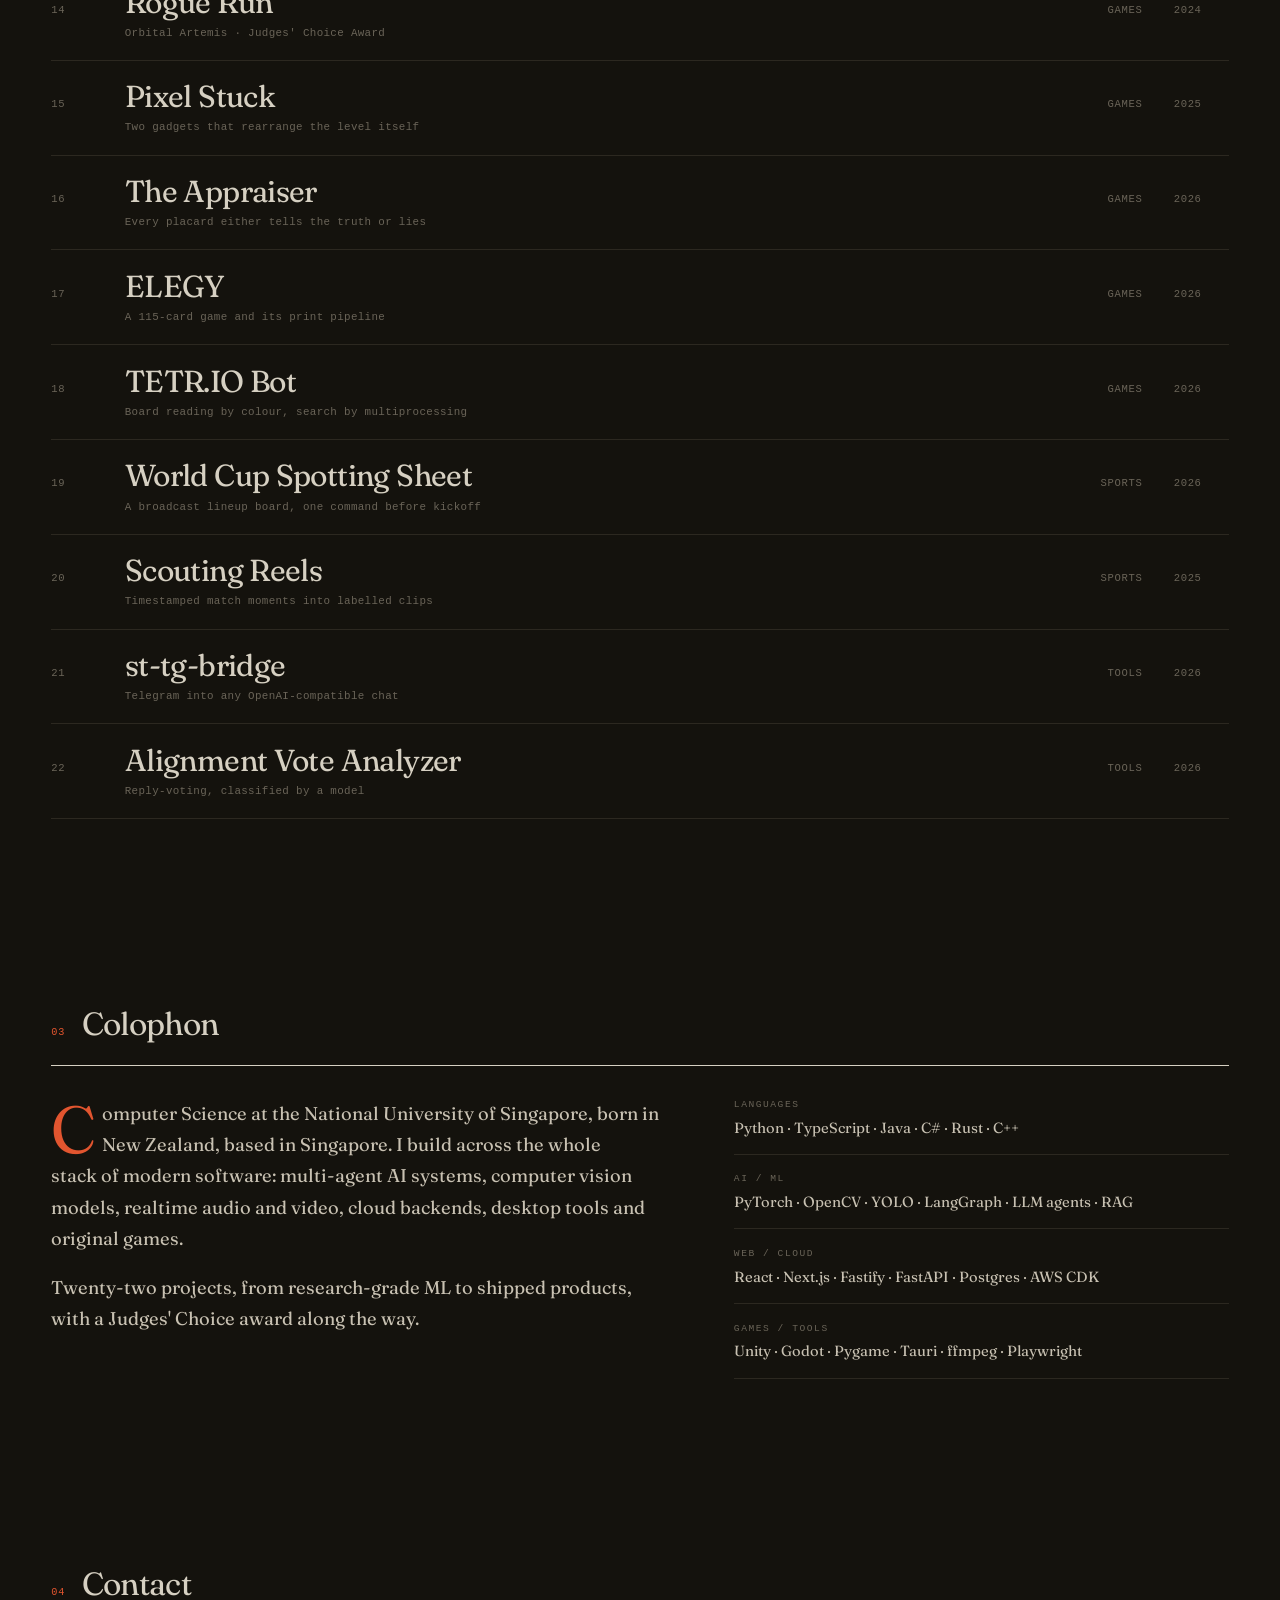
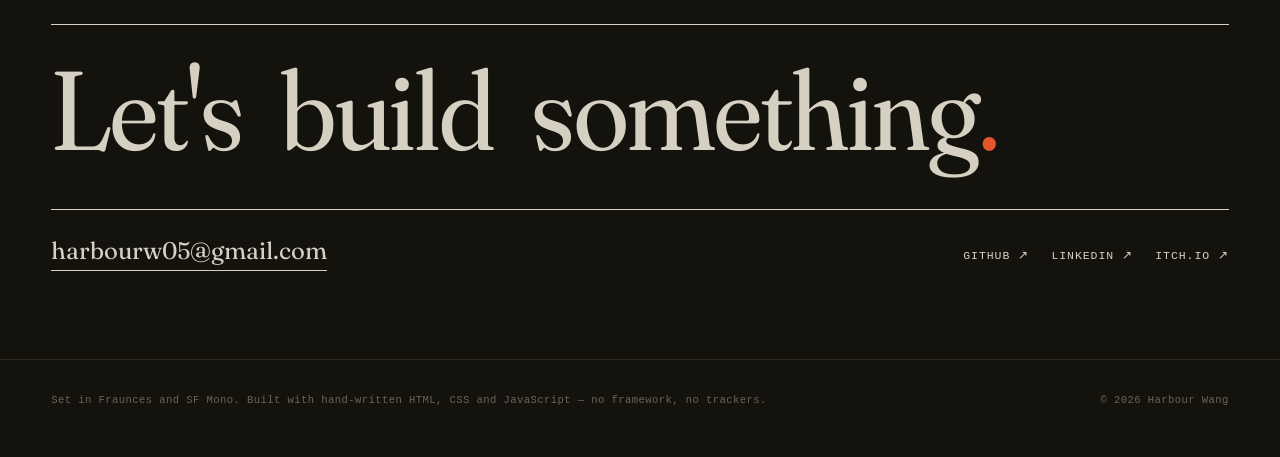
==== commit 0a9c3afb: "gallery --cw for bottom pad; no overflow clip Co-authored-by: Cursor <cursoragent@cursor.com>" ====
--- a/index.html
+++ b/index.html
@@ -12,7 +12,7 @@
   <link rel="preconnect" href="https://fonts.googleapis.com">
   <link rel="preconnect" href="https://fonts.gstatic.com" crossorigin>
   <link href="https://fonts.googleapis.com/css2?family=Fraunces:ital,opsz,wght@0,9..144,300..700;1,9..144,300..700&display=swap" rel="stylesheet">
-  <link rel="stylesheet" href="assets/css/styles.css?v=37">
+  <link rel="stylesheet" href="assets/css/styles.css?v=38">
   <script>document.documentElement.classList.add("js");</script>
 </head>
 <body class="is-loading">
@@ -187,6 +187,6 @@
   </div>
 
   <script src="assets/js/data.js?v=36"></script>
-  <script src="assets/js/app.js?v=36"></script>
+  <script src="assets/js/app.js?v=38"></script>
 </body>
 </html>
--- a/assets/css/styles.css
+++ b/assets/css/styles.css
@@ -1374,3 +1374,4 @@
   padding-bottom: calc(var(--cw, 300px) * 0.35 + 3rem);
 }
 .wheel-pin { padding-bottom: calc(var(--cw, 300px) * 0.28); }
+.gallery { overflow: visible; padding-bottom: calc(var(--cw, 420px) * 0.35 + 3rem); }
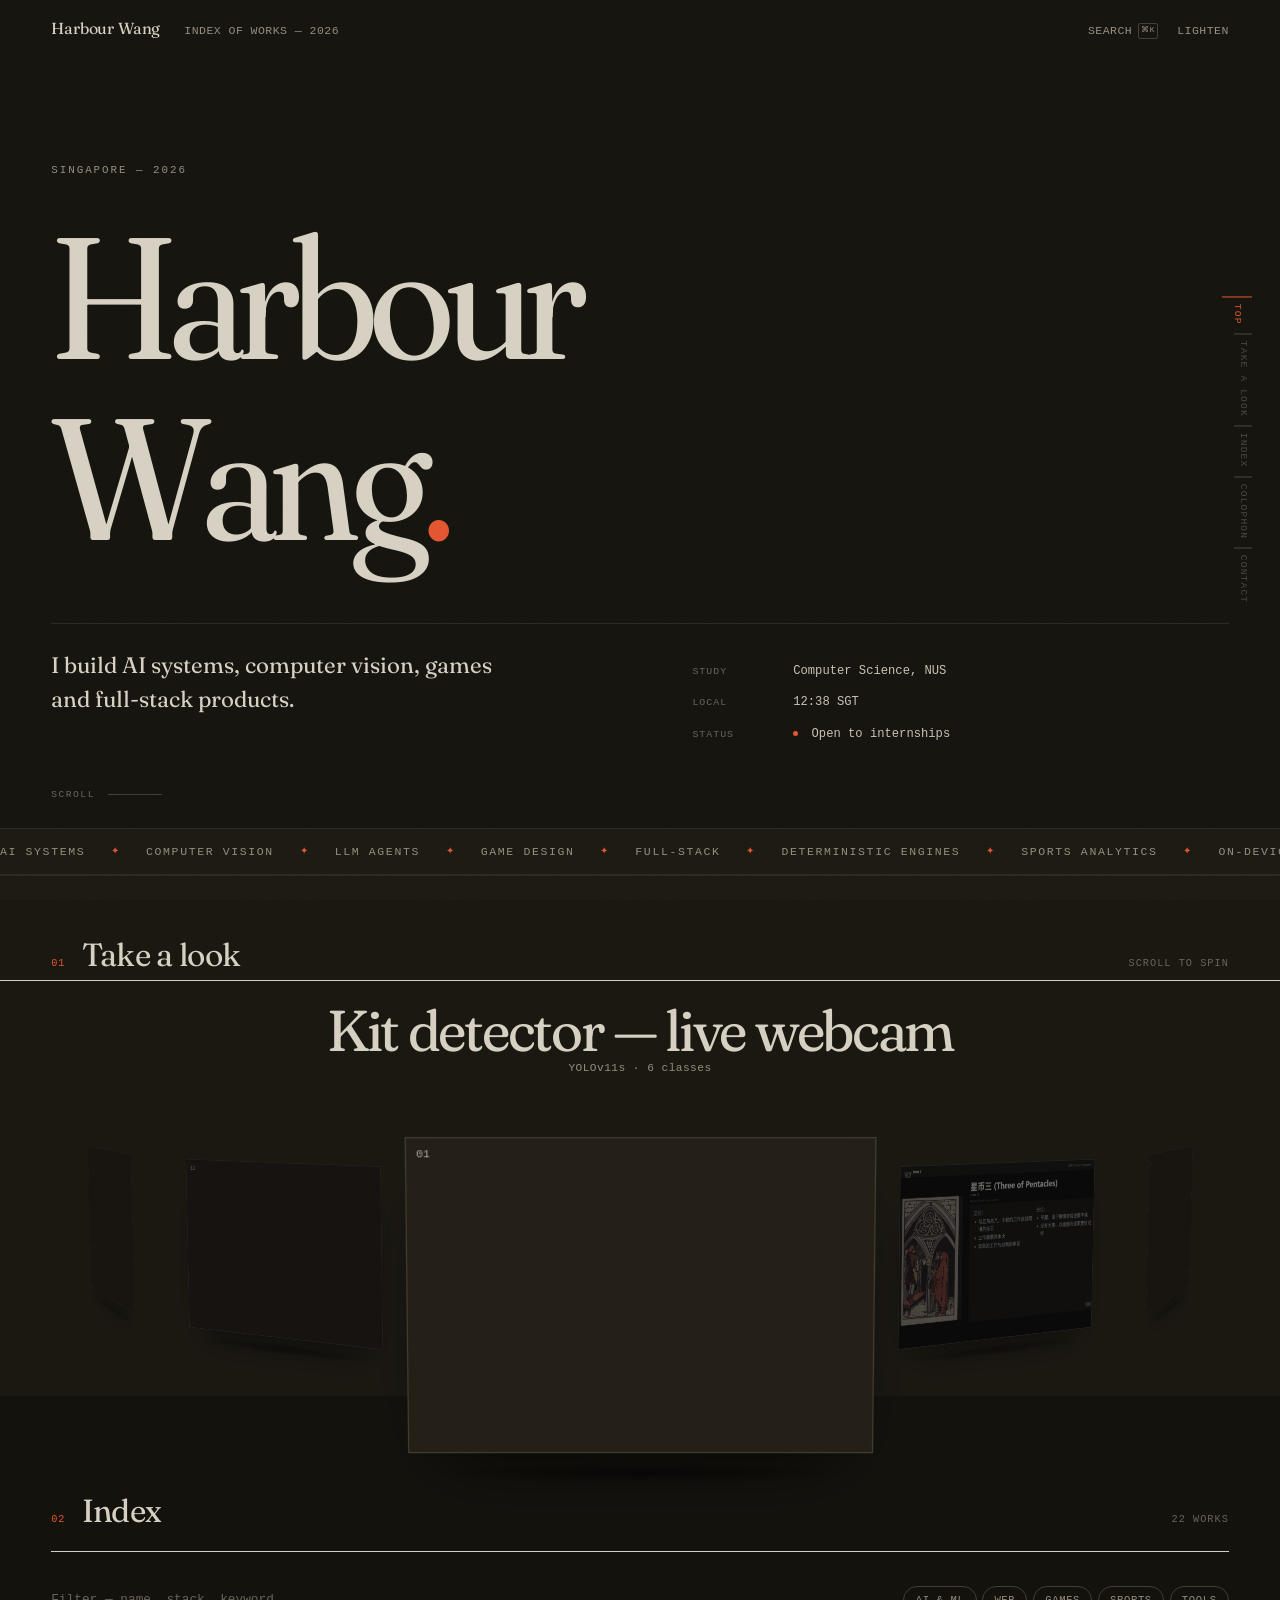
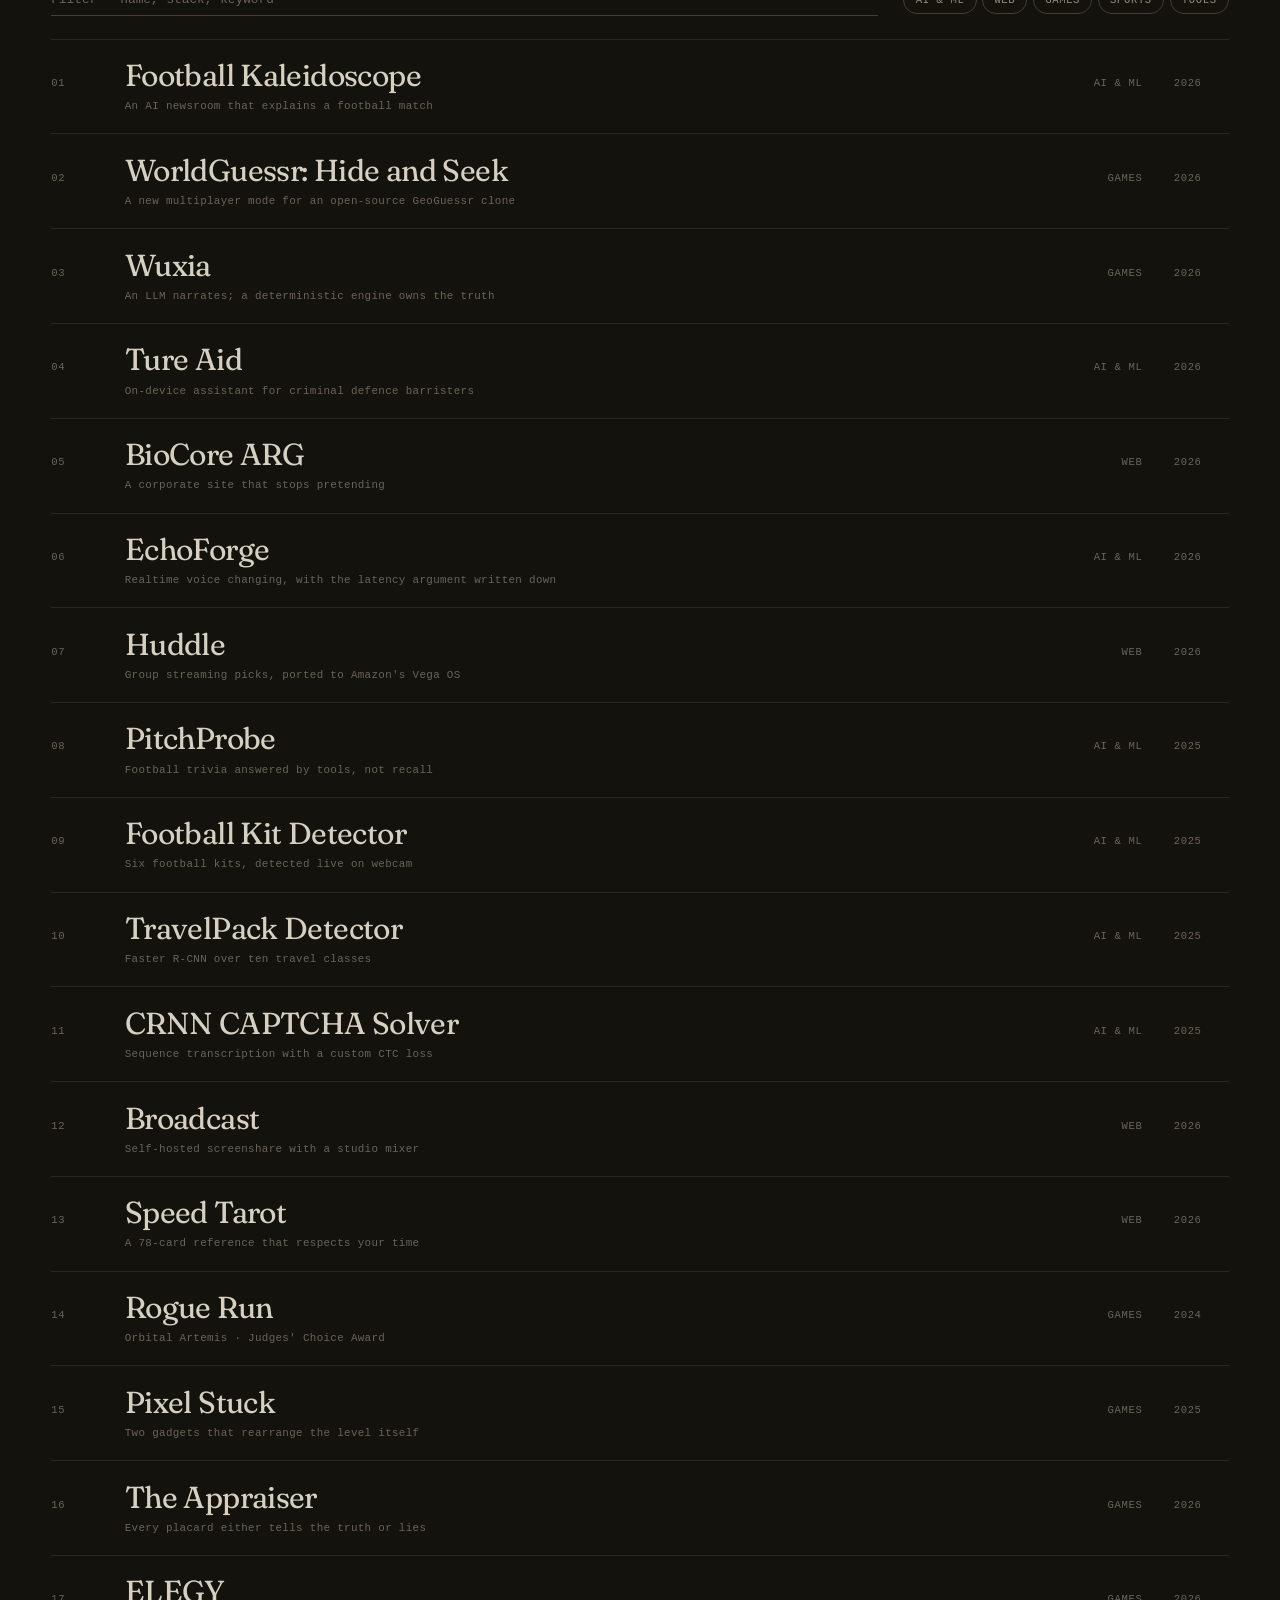
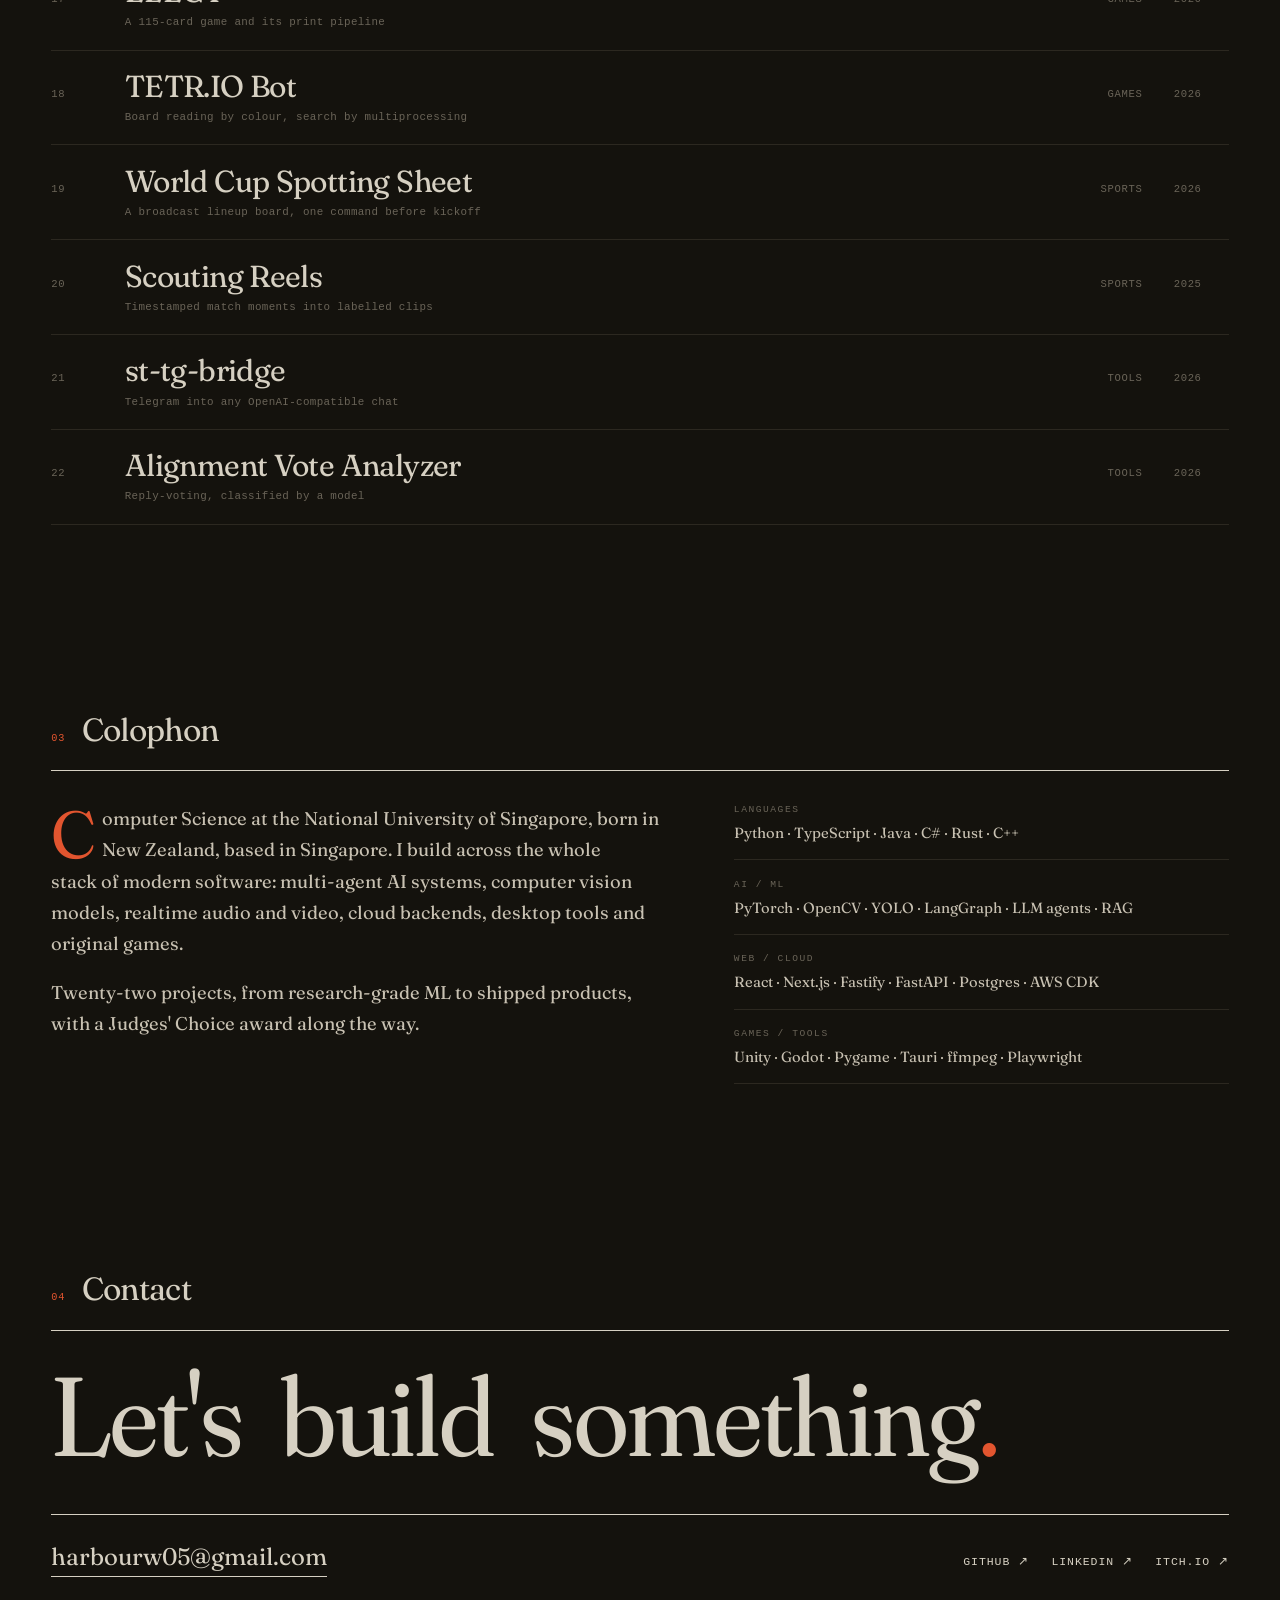
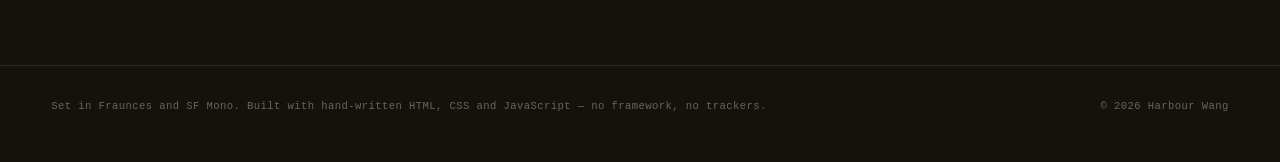
==== commit fa20bb79: "fix: flush title to wheel, cut bottom dead space Co-authored-by: Cursor <cursoragent@cursor.com>" ====
--- a/index.html
+++ b/index.html
@@ -12,7 +12,7 @@
   <link rel="preconnect" href="https://fonts.googleapis.com">
   <link rel="preconnect" href="https://fonts.gstatic.com" crossorigin>
   <link href="https://fonts.googleapis.com/css2?family=Fraunces:ital,opsz,wght@0,9..144,300..700;1,9..144,300..700&display=swap" rel="stylesheet">
-  <link rel="stylesheet" href="assets/css/styles.css?v=38">
+  <link rel="stylesheet" href="assets/css/styles.css?v=39">
   <script>document.documentElement.classList.add("js");</script>
 </head>
 <body class="is-loading">
@@ -187,6 +187,6 @@
   </div>
 
   <script src="assets/js/data.js?v=36"></script>
-  <script src="assets/js/app.js?v=38"></script>
+  <script src="assets/js/app.js?v=39"></script>
 </body>
 </html>
--- a/assets/css/styles.css
+++ b/assets/css/styles.css
@@ -1375,3 +1375,27 @@
 }
 .wheel-pin { padding-bottom: calc(var(--cw, 300px) * 0.28); }
 .gallery { overflow: visible; padding-bottom: calc(var(--cw, 420px) * 0.35 + 3rem); }
+
+/* definitive spacing: title flush to wheel, modest room under for 3D only */
+.wheel-info {
+  margin: 0 !important;
+  padding: 0 !important;
+  line-height: 1;
+}
+.wheel-title { margin: 0 0 0.1rem !important; line-height: 1.05; }
+.wheel-tag { margin: 0 !important; padding: 0 !important; }
+.wheel-scene {
+  height: calc(var(--cw, 300px) * 0.68) !important;
+  margin: 0 !important;
+  padding: 0 !important;
+  transform: none !important;
+  place-items: center;
+  overflow: visible !important;
+}
+.wheel-pin {
+  padding-bottom: 1.25rem !important;
+}
+.gallery {
+  overflow: visible !important;
+  padding-bottom: 2rem !important;
+}
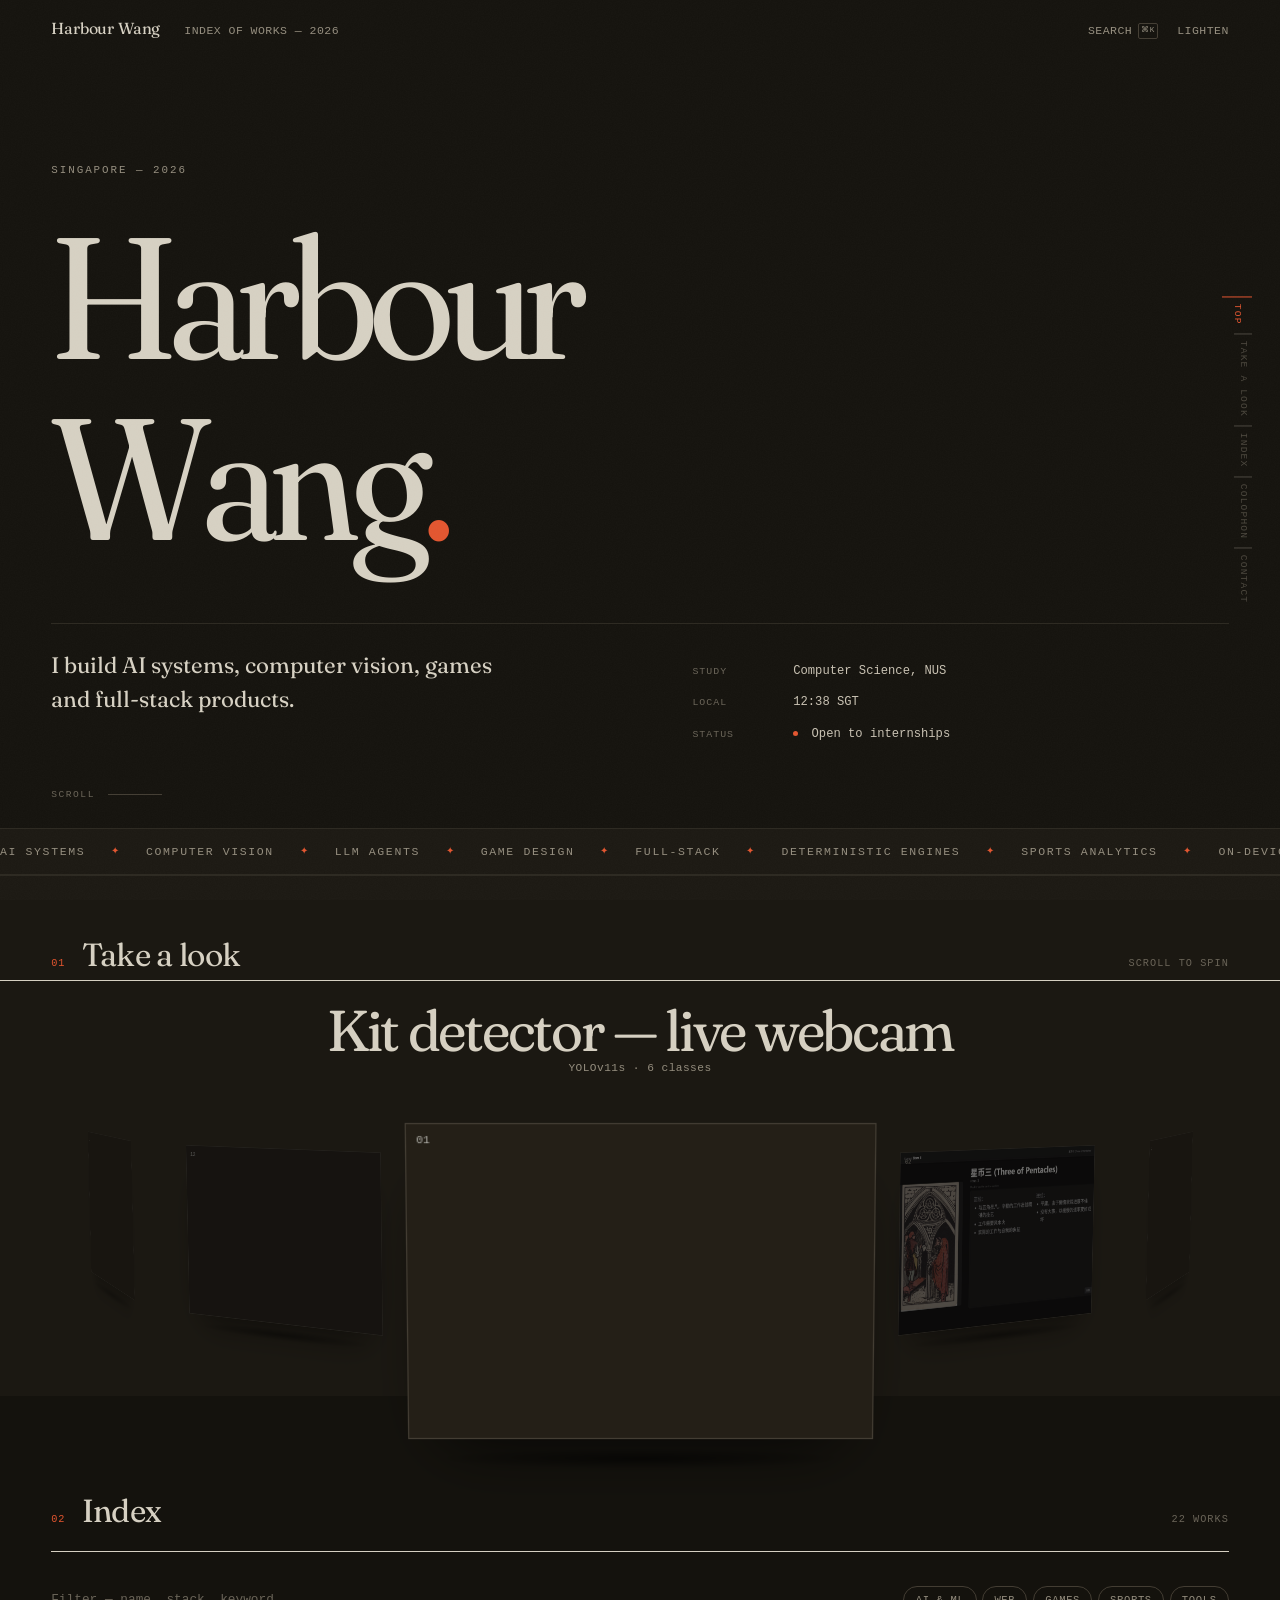
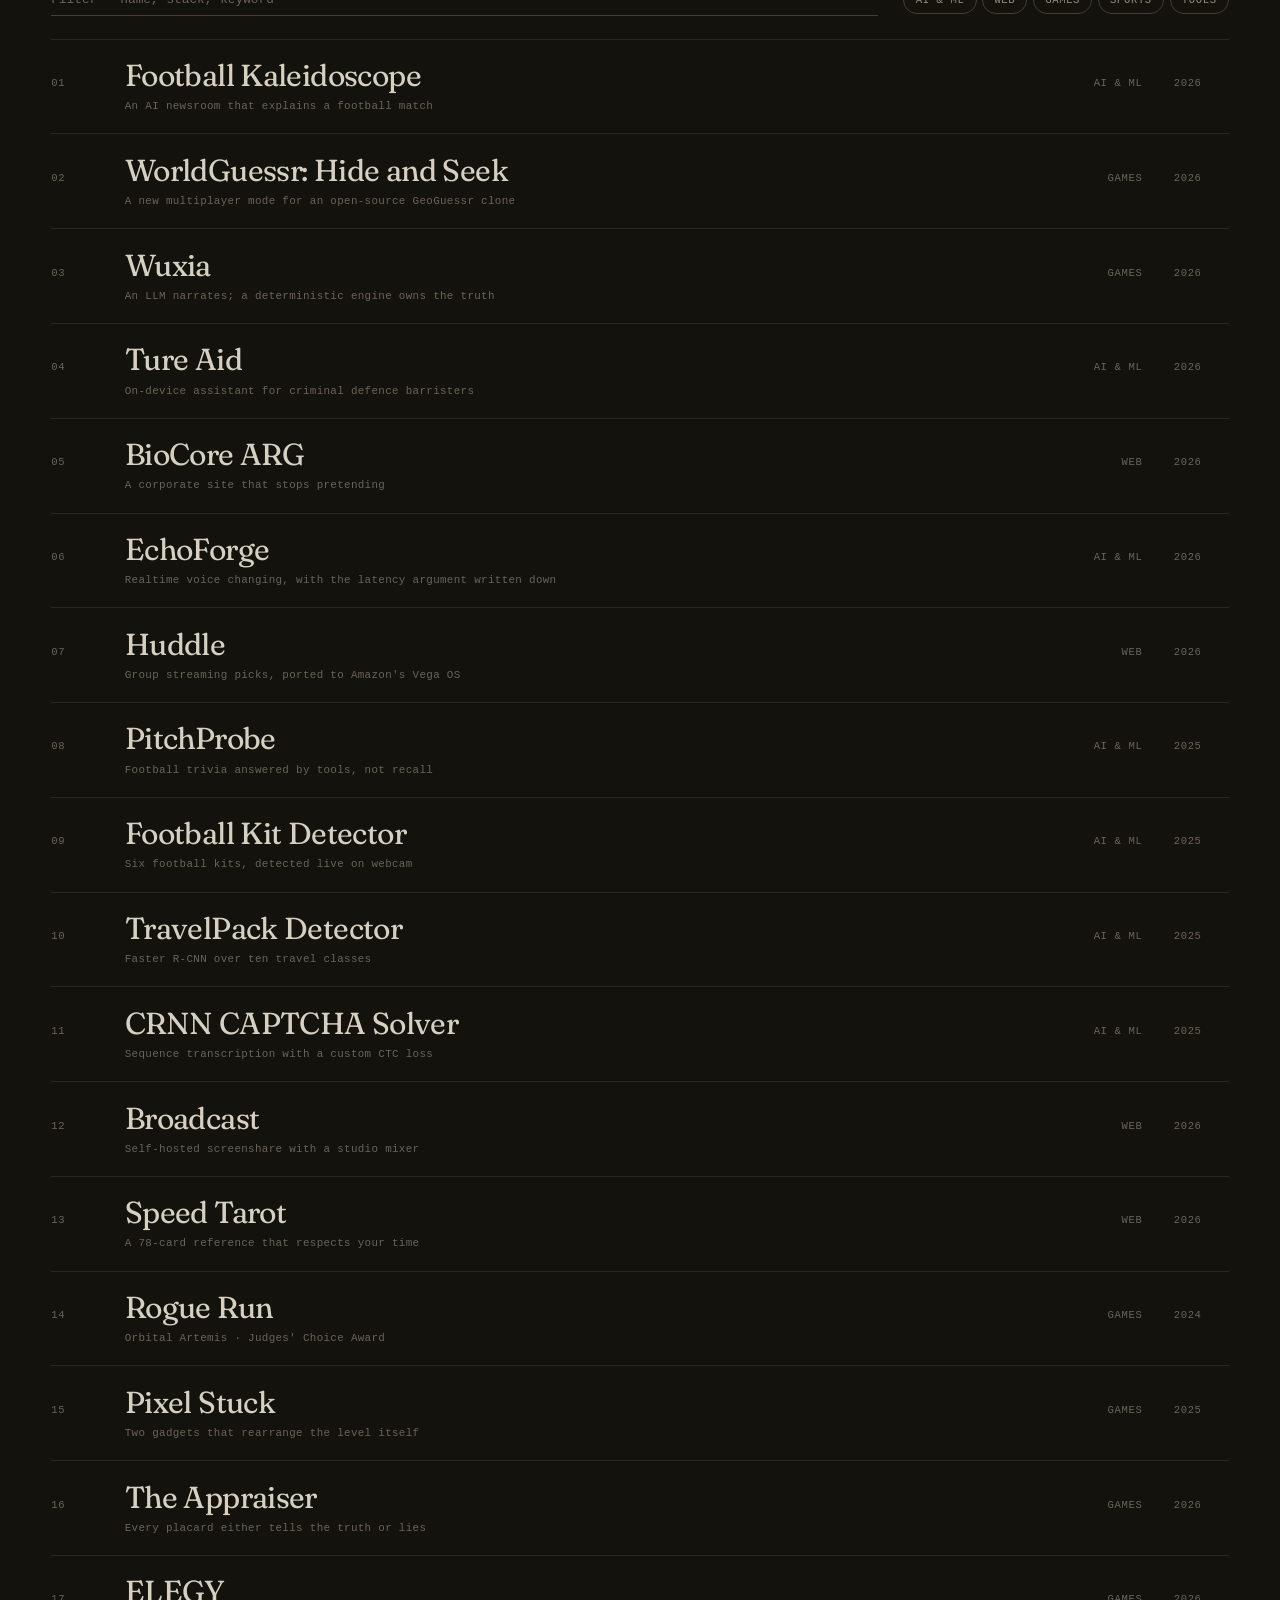
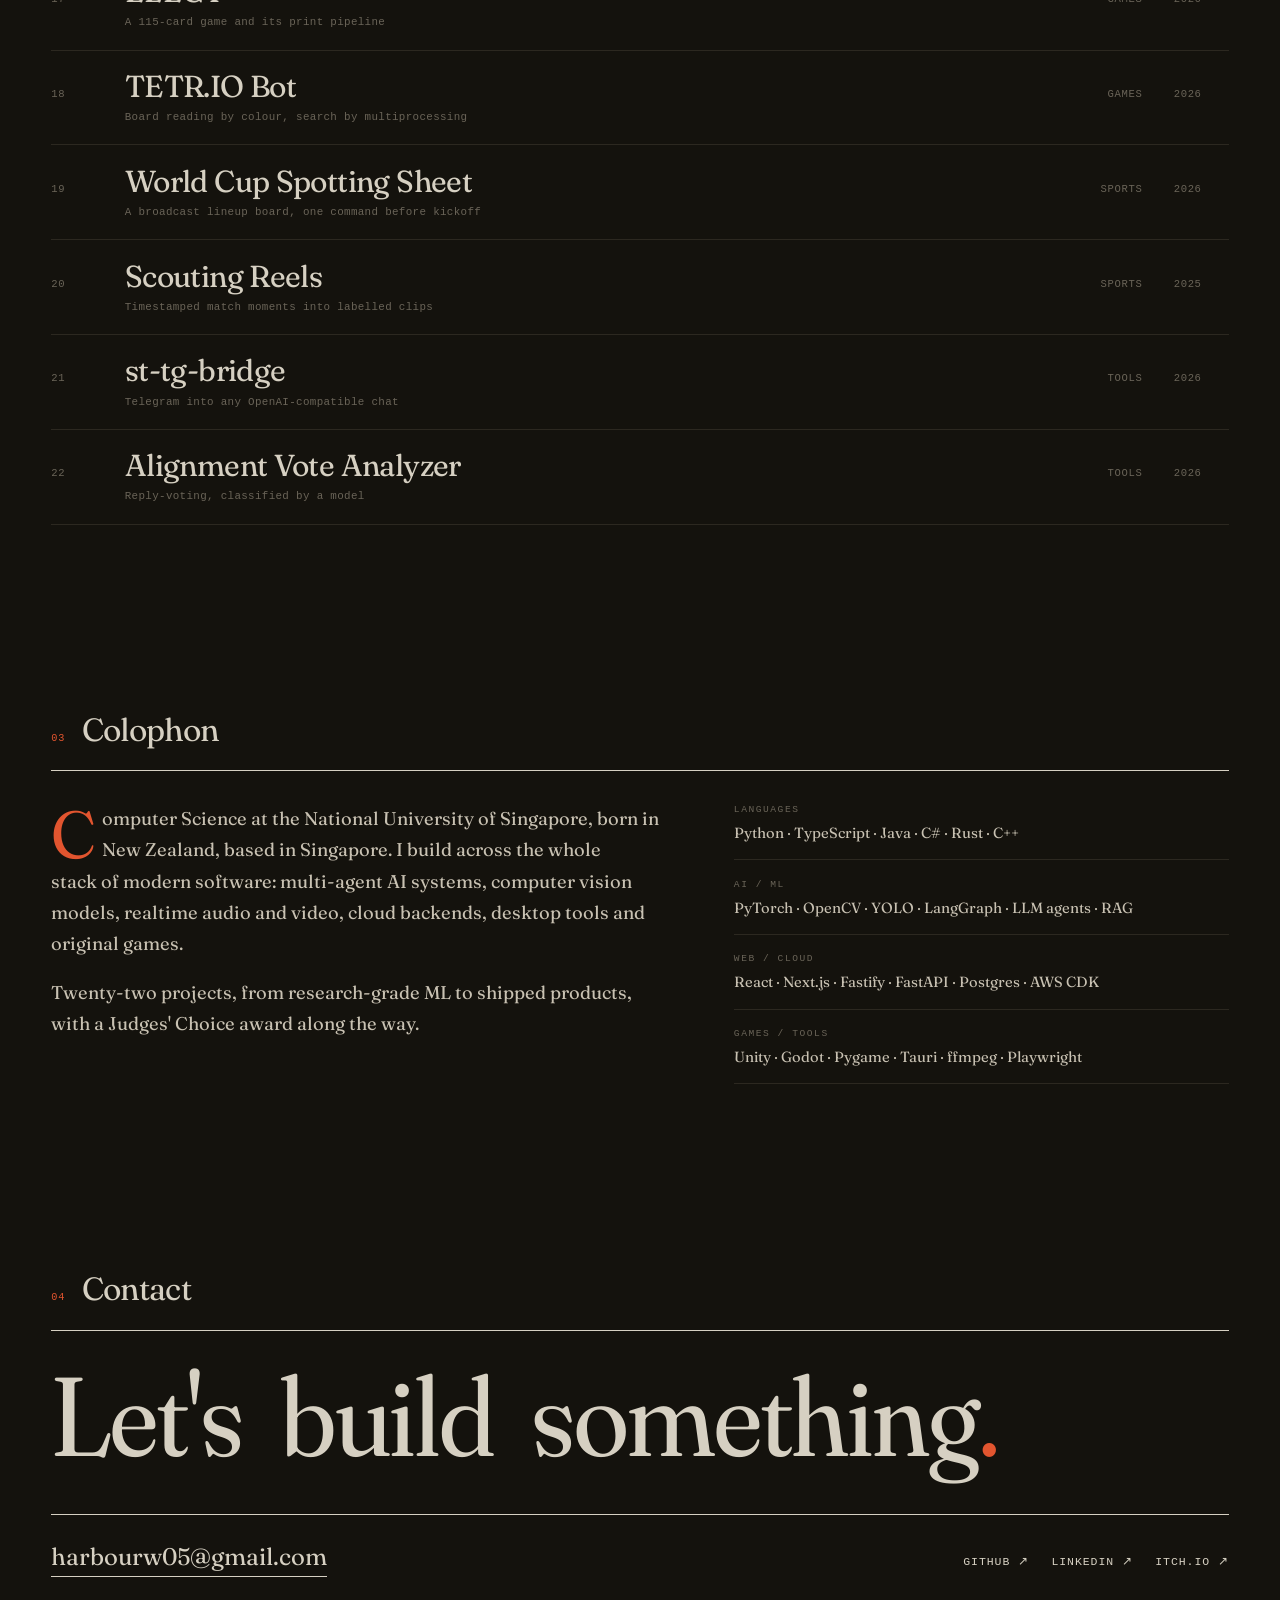
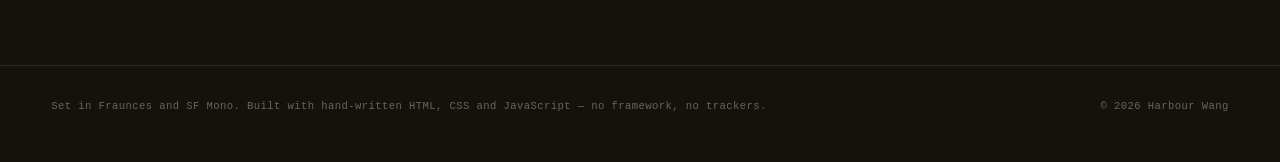
==== commit 7d6fcabf: "nudge: less gap above wheel, more below Co-authored-by: Cursor <cursoragent@cursor.com>" ====
--- a/index.html
+++ b/index.html
@@ -12,7 +12,7 @@
   <link rel="preconnect" href="https://fonts.googleapis.com">
   <link rel="preconnect" href="https://fonts.gstatic.com" crossorigin>
   <link href="https://fonts.googleapis.com/css2?family=Fraunces:ital,opsz,wght@0,9..144,300..700;1,9..144,300..700&display=swap" rel="stylesheet">
-  <link rel="stylesheet" href="assets/css/styles.css?v=39">
+  <link rel="stylesheet" href="assets/css/styles.css?v=40">
   <script>document.documentElement.classList.add("js");</script>
 </head>
 <body class="is-loading">
--- a/assets/css/styles.css
+++ b/assets/css/styles.css
@@ -1399,3 +1399,7 @@
   overflow: visible !important;
   padding-bottom: 2rem !important;
 }
+
+/* nudge: pull wheel up toward title, give that space back under the section */
+.wheel-scene { margin-top: -0.85rem !important; }
+.gallery { padding-bottom: calc(2rem + 0.85rem) !important; }
